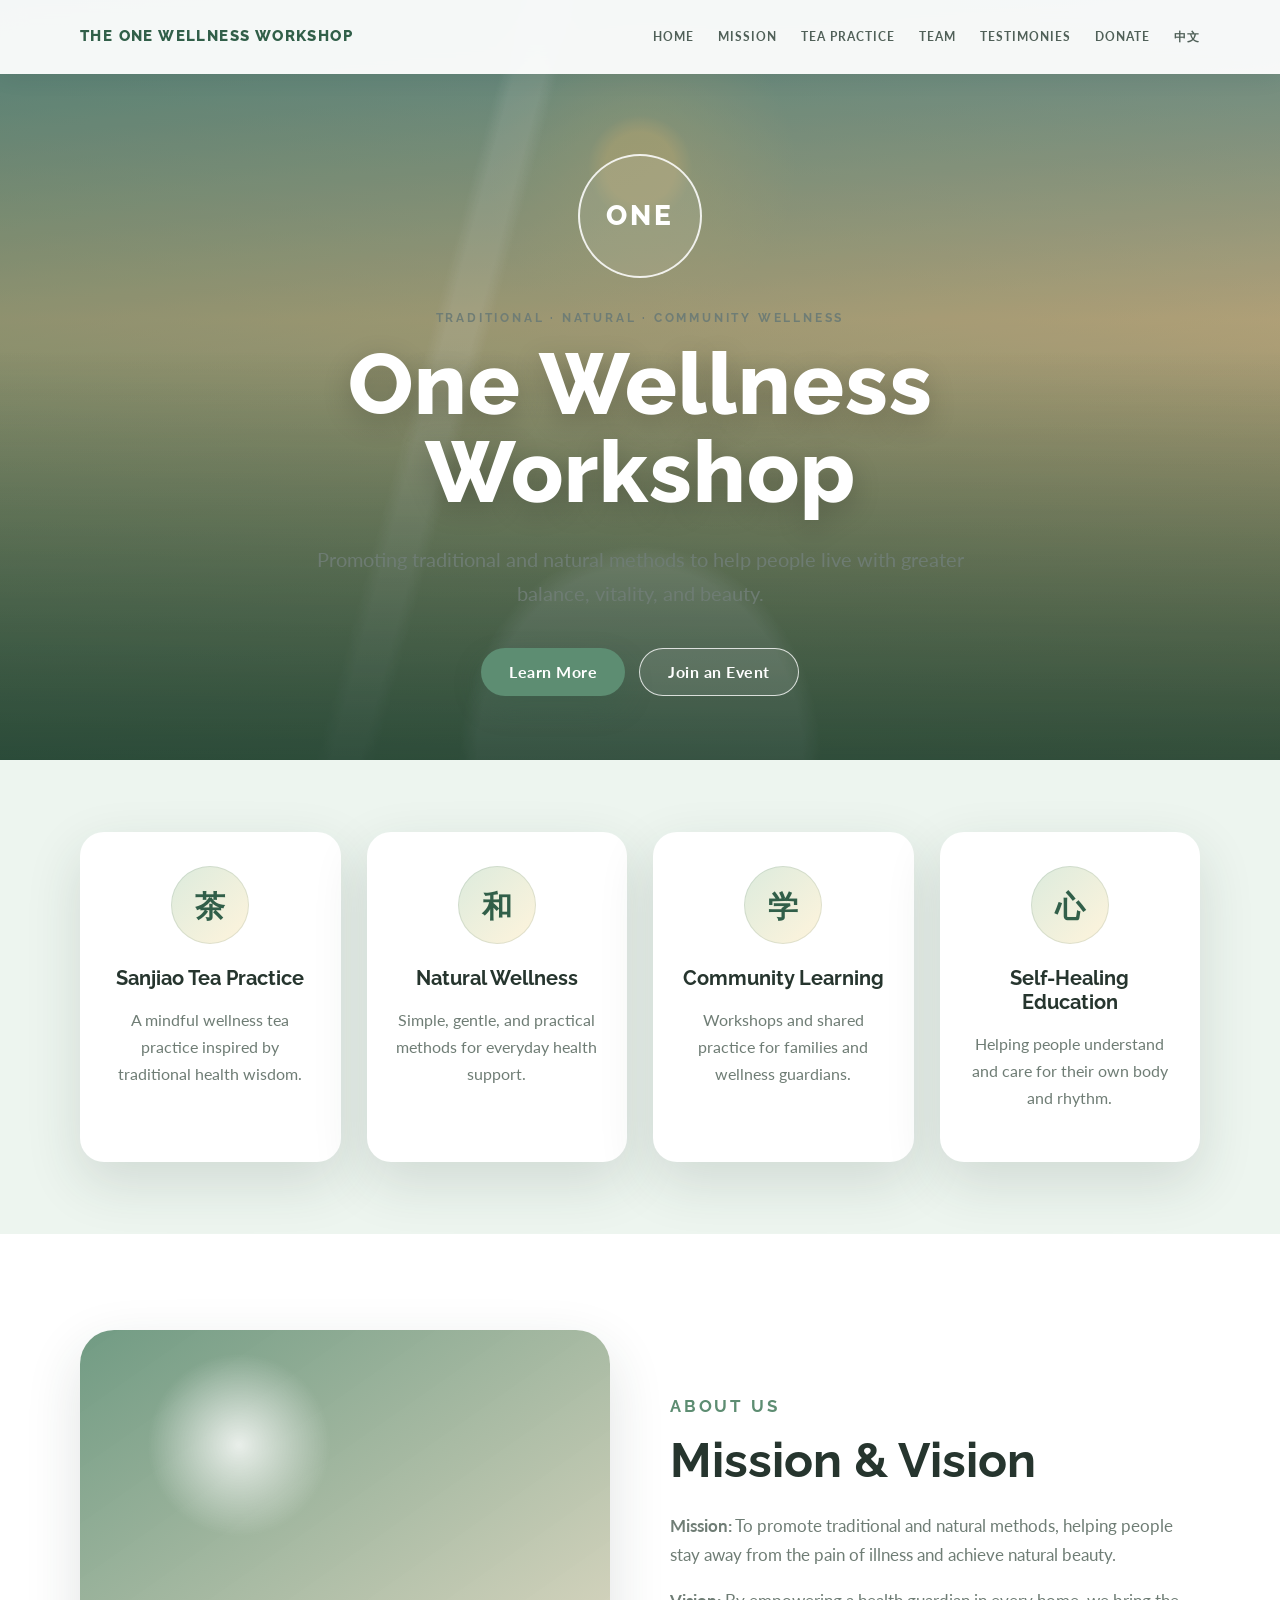
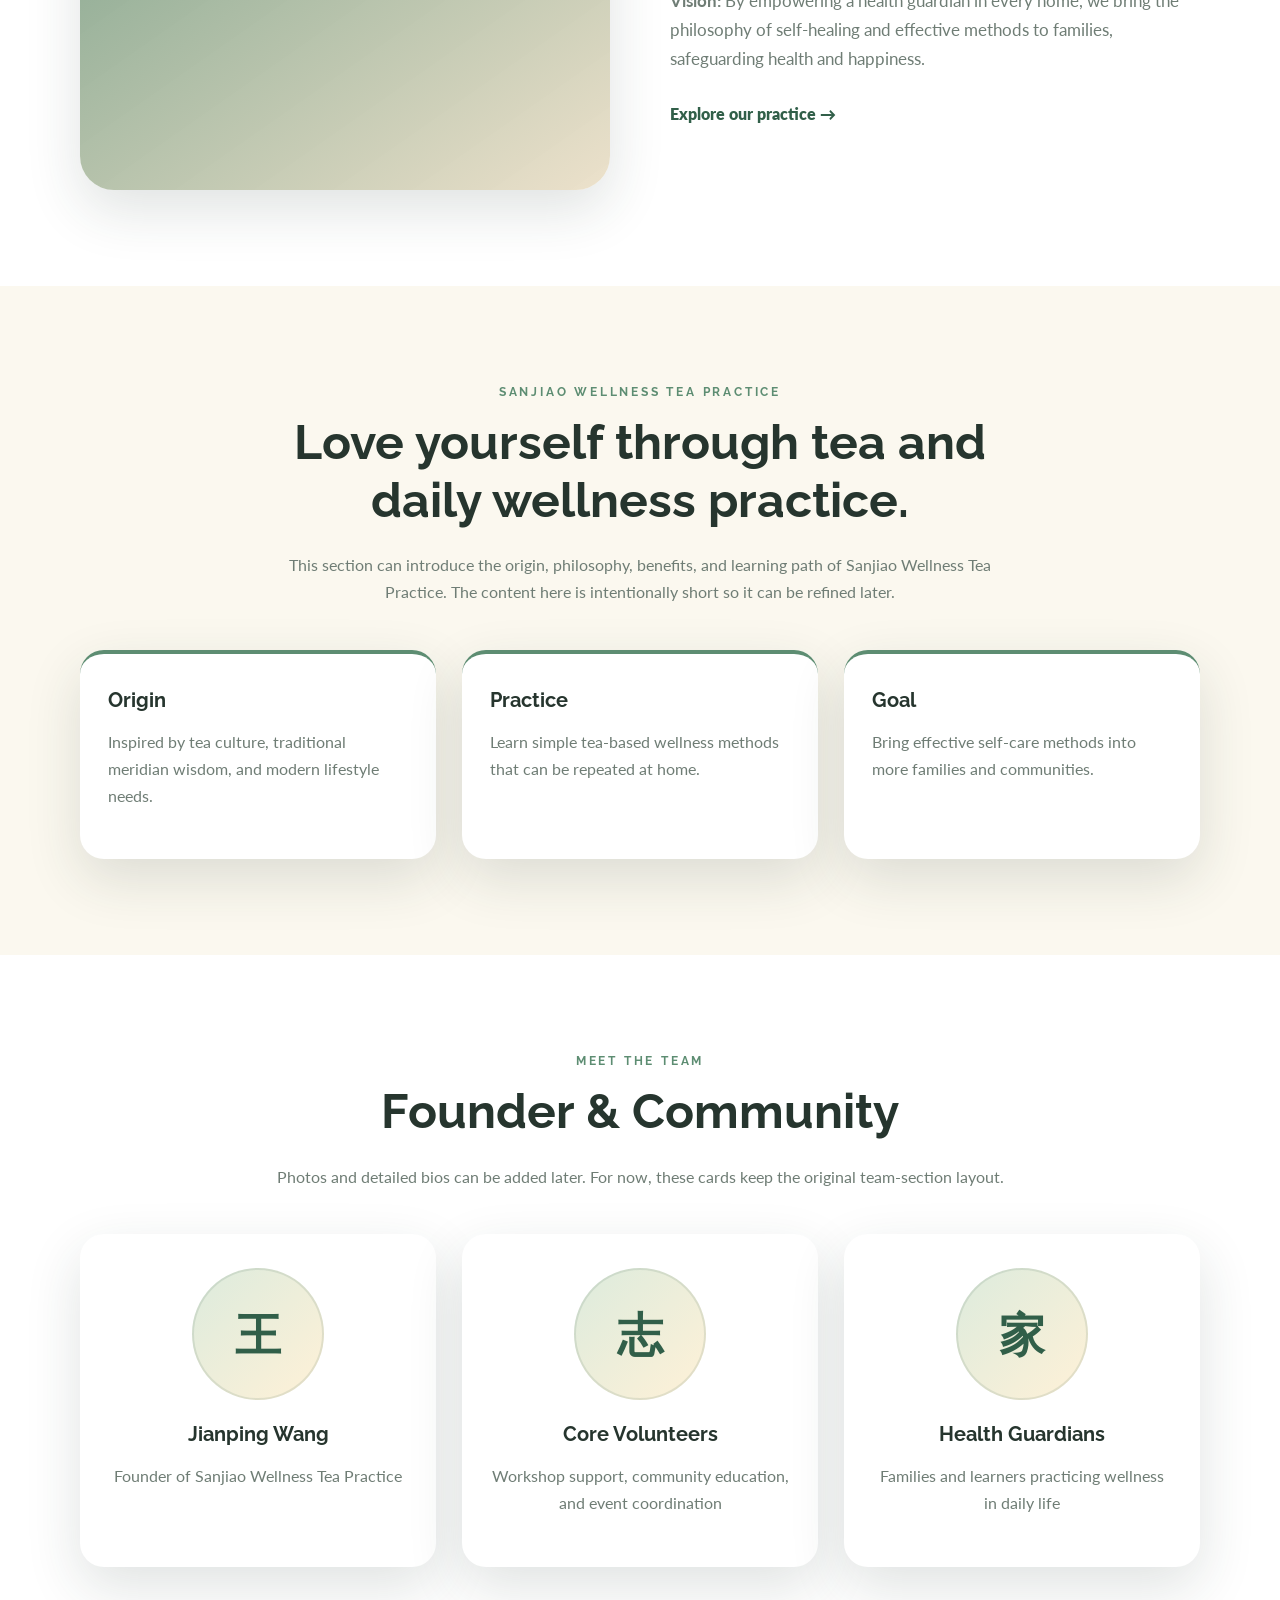
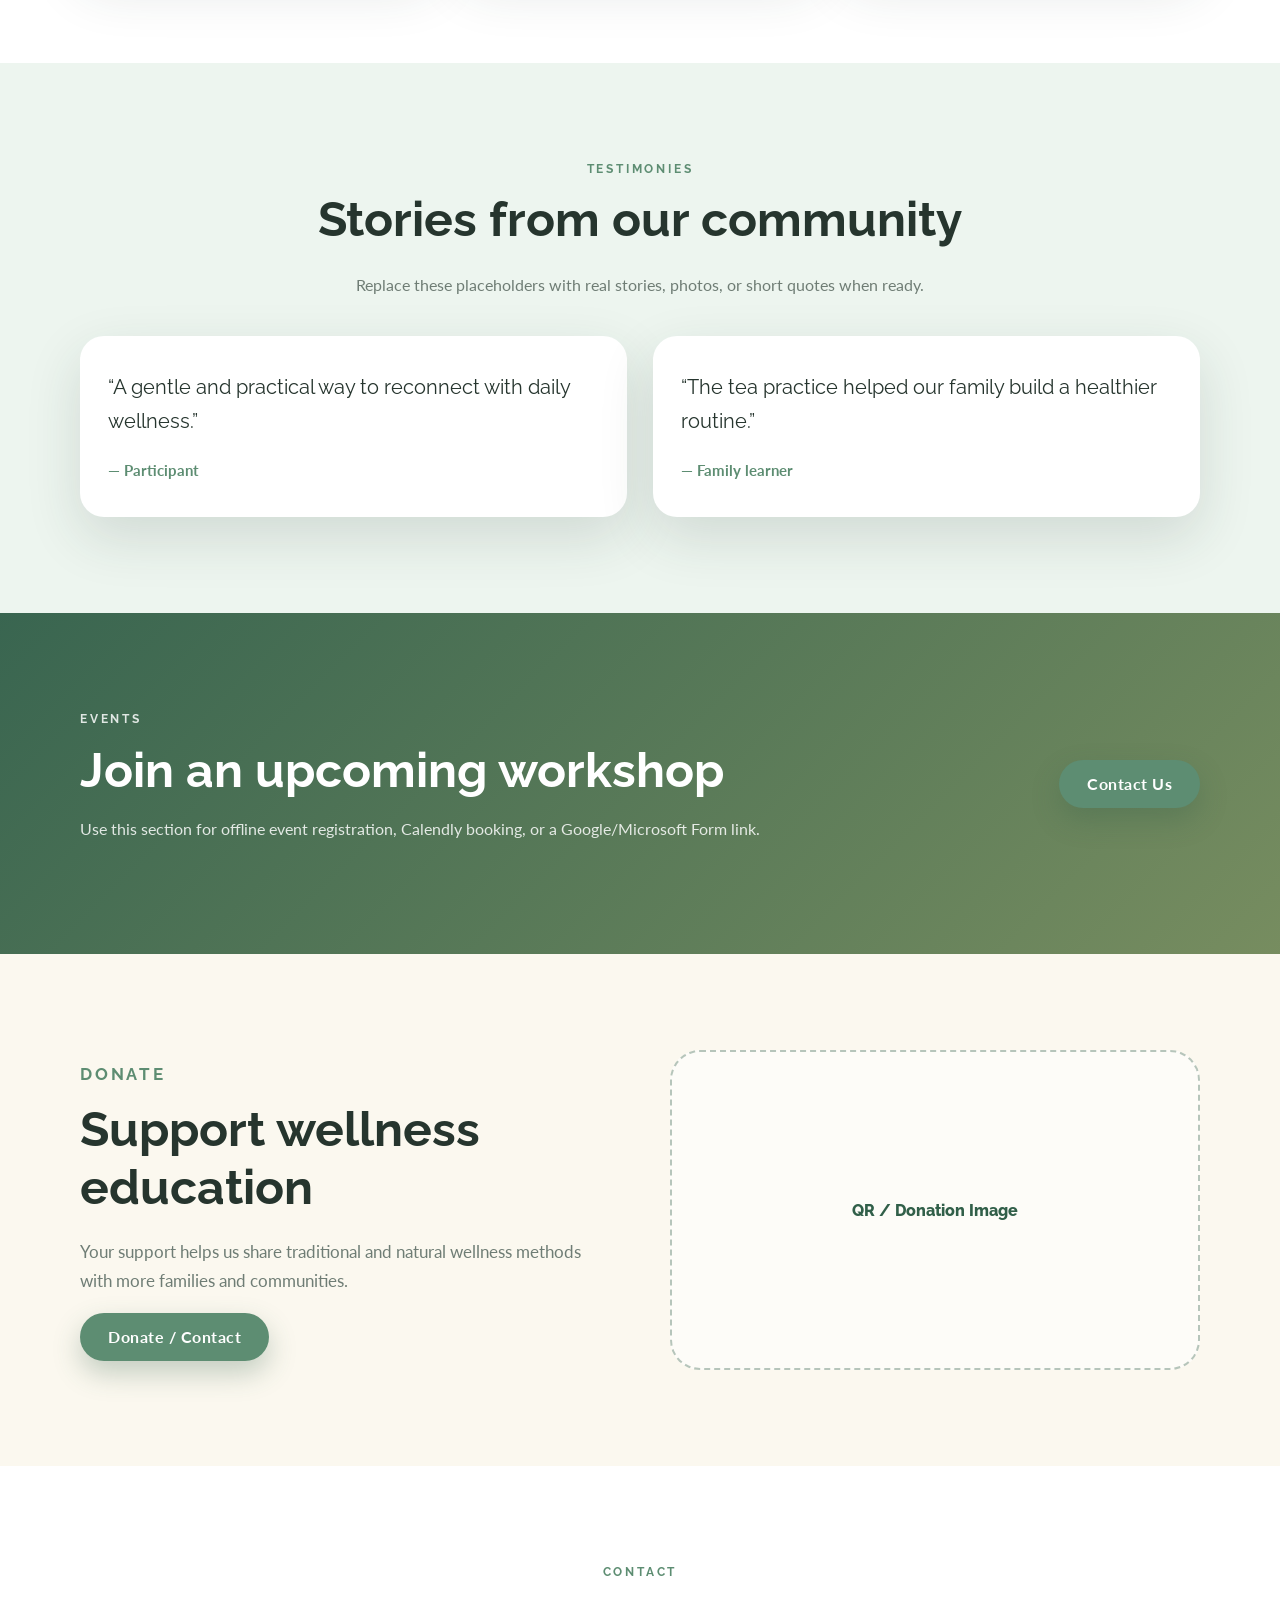
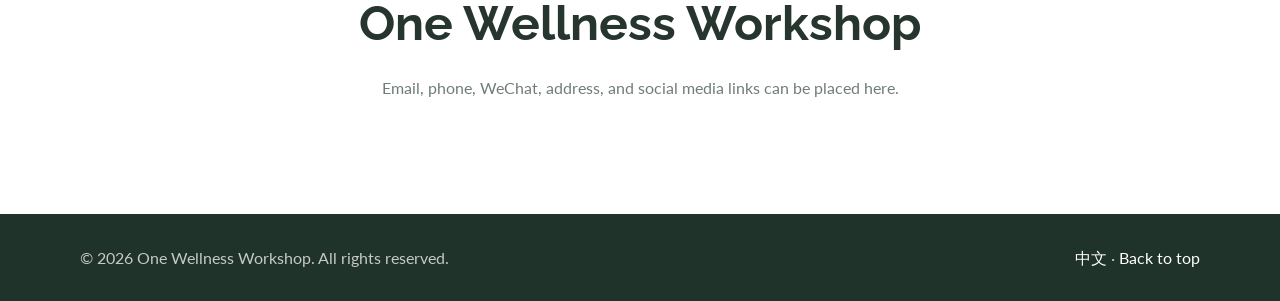
==== _backup_original/index.html @ e8e0ee2f "Replace website with redesigned bilingual version" ====
<!DOCTYPE html>
<html lang="en">
<head>
  <meta charset="UTF-8" />
  <meta name="viewport" content="width=device-width, initial-scale=1.0" />
  <title>One Wellness Workshop</title>
  <meta name="description" content="One Wellness Workshop promotes traditional and natural wellness methods through education, tea practice, and community learning." />
  <link rel="preconnect" href="https://fonts.googleapis.com">
  <link rel="preconnect" href="https://fonts.gstatic.com" crossorigin>
  <link href="https://fonts.googleapis.com/css2?family=Lato:wght@400;700&family=Raleway:wght@400;500;600;700;800&display=swap" rel="stylesheet">
  <link rel="stylesheet" href="styles.css" />
</head>
<body>
  <header class="site-header">
    <nav class="navbar container">
      <a href="#home" class="brand">THE ONE WELLNESS WORKSHOP</a>
      <button class="nav-toggle" aria-label="Open navigation" aria-expanded="false">☰</button>
      <div class="nav-links">
        <a href="#home">Home</a>
        <a href="#mission">Mission</a>
        <a href="#tea">Tea Practice</a>
        <a href="#team">Team</a>
        <a href="#testimonies">Testimonies</a>
        <a href="#donate">Donate</a>
        <a href="zh.html">中文</a>
      </div>
    </nav>
  </header>

  <main>
    <section id="home" class="hero">
      <div class="hero-overlay"></div>
      <div class="container hero-content">
        <div class="logo-mark">ONE</div>
        <p class="eyebrow">Traditional · Natural · Community Wellness</p>
        <h1>One Wellness Workshop</h1>
        <p class="hero-subtitle">Promoting traditional and natural methods to help people live with greater balance, vitality, and beauty.</p>
        <div class="hero-actions">
          <a class="btn btn-primary" href="#mission">Learn More</a>
          <a class="btn btn-secondary" href="#events">Join an Event</a>
        </div>
      </div>
    </section>

    <section class="features section-light">
      <div class="container feature-grid">
        <article class="feature-card">
          <div class="feature-icon">茶</div>
          <h3>Sanjiao Tea Practice</h3>
          <p>A mindful wellness tea practice inspired by traditional health wisdom.</p>
        </article>
        <article class="feature-card">
          <div class="feature-icon">和</div>
          <h3>Natural Wellness</h3>
          <p>Simple, gentle, and practical methods for everyday health support.</p>
        </article>
        <article class="feature-card">
          <div class="feature-icon">学</div>
          <h3>Community Learning</h3>
          <p>Workshops and shared practice for families and wellness guardians.</p>
        </article>
        <article class="feature-card">
          <div class="feature-icon">心</div>
          <h3>Self-Healing Education</h3>
          <p>Helping people understand and care for their own body and rhythm.</p>
        </article>
      </div>
    </section>

    <section id="mission" class="section split-section">
      <div class="container split-grid">
        <div class="split-image image-mission"></div>
        <div class="split-text">
          <p class="section-kicker">About Us</p>
          <h2>Mission & Vision</h2>
          <p><strong>Mission:</strong> To promote traditional and natural methods, helping people stay away from the pain of illness and achieve natural beauty.</p>
          <p><strong>Vision:</strong> By empowering a health guardian in every home, we bring the philosophy of self-healing and effective methods to families, safeguarding health and happiness.</p>
          <a href="#tea" class="text-link">Explore our practice →</a>
        </div>
      </div>
    </section>

    <section id="tea" class="section section-warm">
      <div class="container center-text narrow">
        <p class="section-kicker">Sanjiao Wellness Tea Practice</p>
        <h2>Love yourself through tea and daily wellness practice.</h2>
        <p>This section can introduce the origin, philosophy, benefits, and learning path of Sanjiao Wellness Tea Practice. The content here is intentionally short so it can be refined later.</p>
      </div>
      <div class="container card-grid three">
        <article class="info-card">
          <h3>Origin</h3>
          <p>Inspired by tea culture, traditional meridian wisdom, and modern lifestyle needs.</p>
        </article>
        <article class="info-card">
          <h3>Practice</h3>
          <p>Learn simple tea-based wellness methods that can be repeated at home.</p>
        </article>
        <article class="info-card">
          <h3>Goal</h3>
          <p>Bring effective self-care methods into more families and communities.</p>
        </article>
      </div>
    </section>

    <section id="team" class="section">
      <div class="container center-text narrow">
        <p class="section-kicker">Meet The Team</p>
        <h2>Founder & Community</h2>
        <p>Photos and detailed bios can be added later. For now, these cards keep the original team-section layout.</p>
      </div>
      <div class="container team-grid">
        <article class="team-card">
          <div class="avatar placeholder-avatar">王</div>
          <h3>Jianping Wang</h3>
          <p>Founder of Sanjiao Wellness Tea Practice</p>
        </article>
        <article class="team-card">
          <div class="avatar placeholder-avatar">志</div>
          <h3>Core Volunteers</h3>
          <p>Workshop support, community education, and event coordination</p>
        </article>
        <article class="team-card">
          <div class="avatar placeholder-avatar">家</div>
          <h3>Health Guardians</h3>
          <p>Families and learners practicing wellness in daily life</p>
        </article>
      </div>
    </section>

    <section id="testimonies" class="section section-light">
      <div class="container center-text narrow">
        <p class="section-kicker">Testimonies</p>
        <h2>Stories from our community</h2>
        <p>Replace these placeholders with real stories, photos, or short quotes when ready.</p>
      </div>
      <div class="container testimonial-grid">
        <blockquote>“A gentle and practical way to reconnect with daily wellness.”<span>— Participant</span></blockquote>
        <blockquote>“The tea practice helped our family build a healthier routine.”<span>— Family learner</span></blockquote>
      </div>
    </section>

    <section id="events" class="section event-section">
      <div class="container event-card">
        <div>
          <p class="section-kicker">Events</p>
          <h2>Join an upcoming workshop</h2>
          <p>Use this section for offline event registration, Calendly booking, or a Google/Microsoft Form link.</p>
        </div>
        <a class="btn btn-primary" href="#contact">Contact Us</a>
      </div>
    </section>

    <section id="donate" class="section section-warm">
      <div class="container split-grid reverse">
        <div class="split-text">
          <p class="section-kicker">Donate</p>
          <h2>Support wellness education</h2>
          <p>Your support helps us share traditional and natural wellness methods with more families and communities.</p>
          <a class="btn btn-primary" href="#contact">Donate / Contact</a>
        </div>
        <div class="donate-box">QR / Donation Image</div>
      </div>
    </section>

    <section id="contact" class="section contact-section">
      <div class="container center-text narrow">
        <p class="section-kicker">Contact</p>
        <h2>One Wellness Workshop</h2>
        <p>Email, phone, WeChat, address, and social media links can be placed here.</p>
      </div>
    </section>
  </main>

  <footer class="site-footer">
    <div class="container footer-grid">
      <p>© 2026 One Wellness Workshop. All rights reserved.</p>
      <p><a href="zh.html">中文</a> · <a href="#home">Back to top</a></p>
    </div>
  </footer>

  <script>
    const toggle = document.querySelector('.nav-toggle');
    const links = document.querySelector('.nav-links');
    toggle.addEventListener('click', () => {
      const open = links.classList.toggle('open');
      toggle.setAttribute('aria-expanded', open);
    });
  </script>
</body>
</html>
---- _backup_original/styles.css ----
:root {
  --green: #5d8d72;
  --green-dark: #315f49;
  --green-soft: #edf5ef;
  --cream: #fbf8ef;
  --sand: #e9dbc0;
  --tea: #a97943;
  --charcoal: #26352e;
  --muted: #6f7d75;
  --white: #ffffff;
  --shadow: 0 20px 55px rgba(37, 56, 47, 0.14);
}

* { box-sizing: border-box; }
html { scroll-behavior: smooth; }
body {
  margin: 0;
  font-family: "Lato", system-ui, -apple-system, BlinkMacSystemFont, "Segoe UI", sans-serif;
  color: var(--charcoal);
  background: var(--white);
  line-height: 1.7;
}

a { color: inherit; text-decoration: none; }
img { max-width: 100%; display: block; }

.container {
  width: min(1120px, calc(100% - 40px));
  margin: 0 auto;
}

.site-header {
  position: fixed;
  top: 0;
  left: 0;
  right: 0;
  z-index: 10;
  background: rgba(255, 255, 255, 0.94);
  backdrop-filter: blur(12px);
  box-shadow: 0 4px 25px rgba(0, 0, 0, 0.06);
}

.navbar {
  min-height: 74px;
  display: flex;
  align-items: center;
  justify-content: space-between;
  gap: 24px;
}

.brand {
  font-family: "Raleway", sans-serif;
  font-weight: 800;
  letter-spacing: 1.4px;
  color: var(--green-dark);
  font-size: 15px;
}

.nav-links {
  display: flex;
  align-items: center;
  gap: 24px;
  font-size: 12px;
  text-transform: uppercase;
  letter-spacing: 1px;
  font-weight: 700;
}

.nav-links a {
  color: #506058;
  transition: color .2s ease;
}
.nav-links a:hover { color: var(--green); }
.nav-toggle { display: none; }

.hero {
  min-height: 760px;
  position: relative;
  display: grid;
  place-items: center;
  text-align: center;
  color: var(--white);
  overflow: hidden;
  background:
    linear-gradient(140deg, rgba(49, 95, 73, .45), rgba(152, 112, 70, .25)),
    radial-gradient(circle at 50% 22%, rgba(255, 226, 166, .9) 0 4%, rgba(255, 226, 166, .35) 6%, transparent 18%),
    linear-gradient(180deg, #7bb6be 0%, #f5d7a5 42%, #7aa07d 100%);
}

.hero::before {
  content: "";
  position: absolute;
  inset: 0;
  background:
    linear-gradient(to top, rgba(18, 52, 40, .72), transparent 54%),
    radial-gradient(ellipse at bottom, rgba(255,255,255,.28) 0 18%, transparent 20%),
    linear-gradient(105deg, transparent 0 35%, rgba(255,255,255,.14) 36% 38%, transparent 39% 100%);
  opacity: .9;
}

.hero-overlay {
  position: absolute;
  inset: 0;
  background: rgba(15, 38, 30, .16);
}

.hero-content {
  position: relative;
  padding-top: 90px;
  max-width: 850px;
}

.logo-mark {
  width: 124px;
  height: 124px;
  margin: 0 auto 30px;
  border: 2px solid rgba(255,255,255,.86);
  border-radius: 50%;
  display: grid;
  place-items: center;
  font-family: "Raleway", sans-serif;
  font-weight: 800;
  font-size: 28px;
  letter-spacing: 3px;
  background: rgba(255,255,255,.08);
}

.eyebrow, .section-kicker {
  margin: 0 0 12px;
  font-family: "Raleway", sans-serif;
  text-transform: uppercase;
  letter-spacing: 2.8px;
  font-size: 12px;
  font-weight: 700;
}

.hero h1 {
  margin: 0;
  font-family: "Raleway", sans-serif;
  font-size: clamp(44px, 7vw, 86px);
  line-height: 1.02;
  font-weight: 800;
  letter-spacing: 1px;
  text-shadow: 0 8px 28px rgba(0,0,0,.22);
}

.hero-subtitle {
  max-width: 720px;
  margin: 26px auto 0;
  font-size: 20px;
  opacity: .94;
}

.hero-actions {
  margin-top: 38px;
  display: flex;
  justify-content: center;
  flex-wrap: wrap;
  gap: 14px;
}

.btn {
  display: inline-flex;
  min-height: 48px;
  align-items: center;
  justify-content: center;
  padding: 0 28px;
  border-radius: 999px;
  font-weight: 700;
  letter-spacing: .5px;
  transition: transform .2s ease, box-shadow .2s ease, background .2s ease;
}
.btn:hover { transform: translateY(-2px); }
.btn-primary {
  background: var(--green);
  color: var(--white);
  box-shadow: 0 12px 28px rgba(49, 95, 73, .28);
}
.btn-primary:hover { background: var(--green-dark); }
.btn-secondary {
  color: var(--white);
  border: 1px solid rgba(255,255,255,.78);
  background: rgba(255,255,255,.09);
}

.section { padding: 96px 0; }
.section-light { background: var(--green-soft); }
.section-warm { background: var(--cream); }
.center-text { text-align: center; }
.narrow { max-width: 760px; }

h2, h3 {
  font-family: "Raleway", sans-serif;
  line-height: 1.2;
  margin-top: 0;
}
h2 { font-size: clamp(32px, 4.5vw, 48px); margin-bottom: 22px; }
h3 { font-size: 20px; margin-bottom: 12px; }
p { color: var(--muted); }
.section-kicker { color: var(--green); }

.features { padding: 72px 0; }
.feature-grid, .card-grid, .team-grid, .testimonial-grid {
  display: grid;
  gap: 26px;
}
.feature-grid { grid-template-columns: repeat(4, 1fr); }
.card-grid.three { grid-template-columns: repeat(3, 1fr); margin-top: 44px; }
.team-grid { grid-template-columns: repeat(3, 1fr); margin-top: 44px; }
.testimonial-grid { grid-template-columns: repeat(2, 1fr); margin-top: 38px; }

.feature-card, .info-card, .team-card, blockquote {
  background: var(--white);
  border-radius: 24px;
  padding: 34px 28px;
  box-shadow: var(--shadow);
}
.feature-card { text-align: center; }
.feature-icon {
  width: 78px;
  height: 78px;
  margin: 0 auto 22px;
  border-radius: 50%;
  display: grid;
  place-items: center;
  color: var(--green-dark);
  background: linear-gradient(135deg, #dcebdd, #fff4dc);
  font-size: 30px;
  font-weight: 700;
  box-shadow: inset 0 0 0 1px rgba(49, 95, 73, .12);
}

.split-grid {
  display: grid;
  grid-template-columns: 1fr 1fr;
  gap: 60px;
  align-items: center;
}
.reverse .split-text { order: 1; }
.reverse .donate-box { order: 2; }

.split-image {
  min-height: 460px;
  border-radius: 34px;
  box-shadow: var(--shadow);
  background:
    radial-gradient(circle at 30% 25%, rgba(255,255,255,.8), transparent 18%),
    linear-gradient(145deg, rgba(93, 141, 114, .88), rgba(233, 219, 192, .82)),
    url("assets/placeholder.jpg");
}

.split-text p { font-size: 17px; }
.text-link {
  color: var(--green-dark);
  font-weight: 800;
  display: inline-block;
  margin-top: 10px;
}

.info-card {
  border-top: 4px solid var(--green);
}

.team-card { text-align: center; }
.avatar {
  width: 132px;
  height: 132px;
  border-radius: 50%;
  margin: 0 auto 22px;
  display: grid;
  place-items: center;
  font-size: 46px;
  font-weight: 800;
  color: var(--green-dark);
}
.placeholder-avatar {
  background: linear-gradient(135deg, #dcebdd, #fff1d7);
  box-shadow: inset 0 0 0 2px rgba(49, 95, 73, .12);
}

blockquote {
  margin: 0;
  font-size: 20px;
  color: var(--charcoal);
  font-family: "Raleway", sans-serif;
}
blockquote span {
  display: block;
  margin-top: 20px;
  color: var(--green);
  font-family: "Lato", sans-serif;
  font-size: 15px;
  font-weight: 700;
}

.event-section {
  background: linear-gradient(135deg, rgba(49, 95, 73, .96), rgba(107, 131, 82, .92));
  color: var(--white);
}
.event-section p, .event-section .section-kicker { color: rgba(255,255,255,.84); }
.event-card {
  display: flex;
  align-items: center;
  justify-content: space-between;
  gap: 32px;
}
.event-card h2 { margin-bottom: 10px; }

.donate-box {
  min-height: 320px;
  border-radius: 30px;
  border: 2px dashed rgba(49, 95, 73, .35);
  background: rgba(255,255,255,.58);
  display: grid;
  place-items: center;
  color: var(--green-dark);
  font-weight: 800;
  font-family: "Raleway", sans-serif;
}

.contact-section { background: var(--white); }
.site-footer {
  background: #20332a;
  color: rgba(255,255,255,.82);
  padding: 30px 0;
}
.footer-grid {
  display: flex;
  justify-content: space-between;
  gap: 20px;
  flex-wrap: wrap;
}
.site-footer p { margin: 0; color: rgba(255,255,255,.74); }
.site-footer a { color: var(--white); }

@media (max-width: 900px) {
  .nav-toggle {
    display: block;
    border: 0;
    background: transparent;
    color: var(--green-dark);
    font-size: 28px;
    cursor: pointer;
  }
  .nav-links {
    position: absolute;
    top: 74px;
    left: 0;
    right: 0;
    display: none;
    flex-direction: column;
    align-items: flex-start;
    gap: 0;
    background: var(--white);
    padding: 12px 20px 22px;
    box-shadow: 0 18px 30px rgba(0,0,0,.08);
  }
  .nav-links.open { display: flex; }
  .nav-links a { padding: 10px 0; }
  .hero { min-height: 680px; }
  .feature-grid, .card-grid.three, .team-grid, .testimonial-grid, .split-grid {
    grid-template-columns: 1fr;
  }
  .split-image { min-height: 300px; }
  .event-card { flex-direction: column; align-items: flex-start; }
}

@media (max-width: 560px) {
  .container { width: min(100% - 28px, 1120px); }
  .brand { font-size: 13px; letter-spacing: .7px; }
  .hero { min-height: 650px; }
  .logo-mark { width: 100px; height: 100px; font-size: 23px; }
  .hero-subtitle { font-size: 17px; }
  .section { padding: 72px 0; }
  .feature-card, .info-card, .team-card, blockquote { padding: 28px 22px; }
}
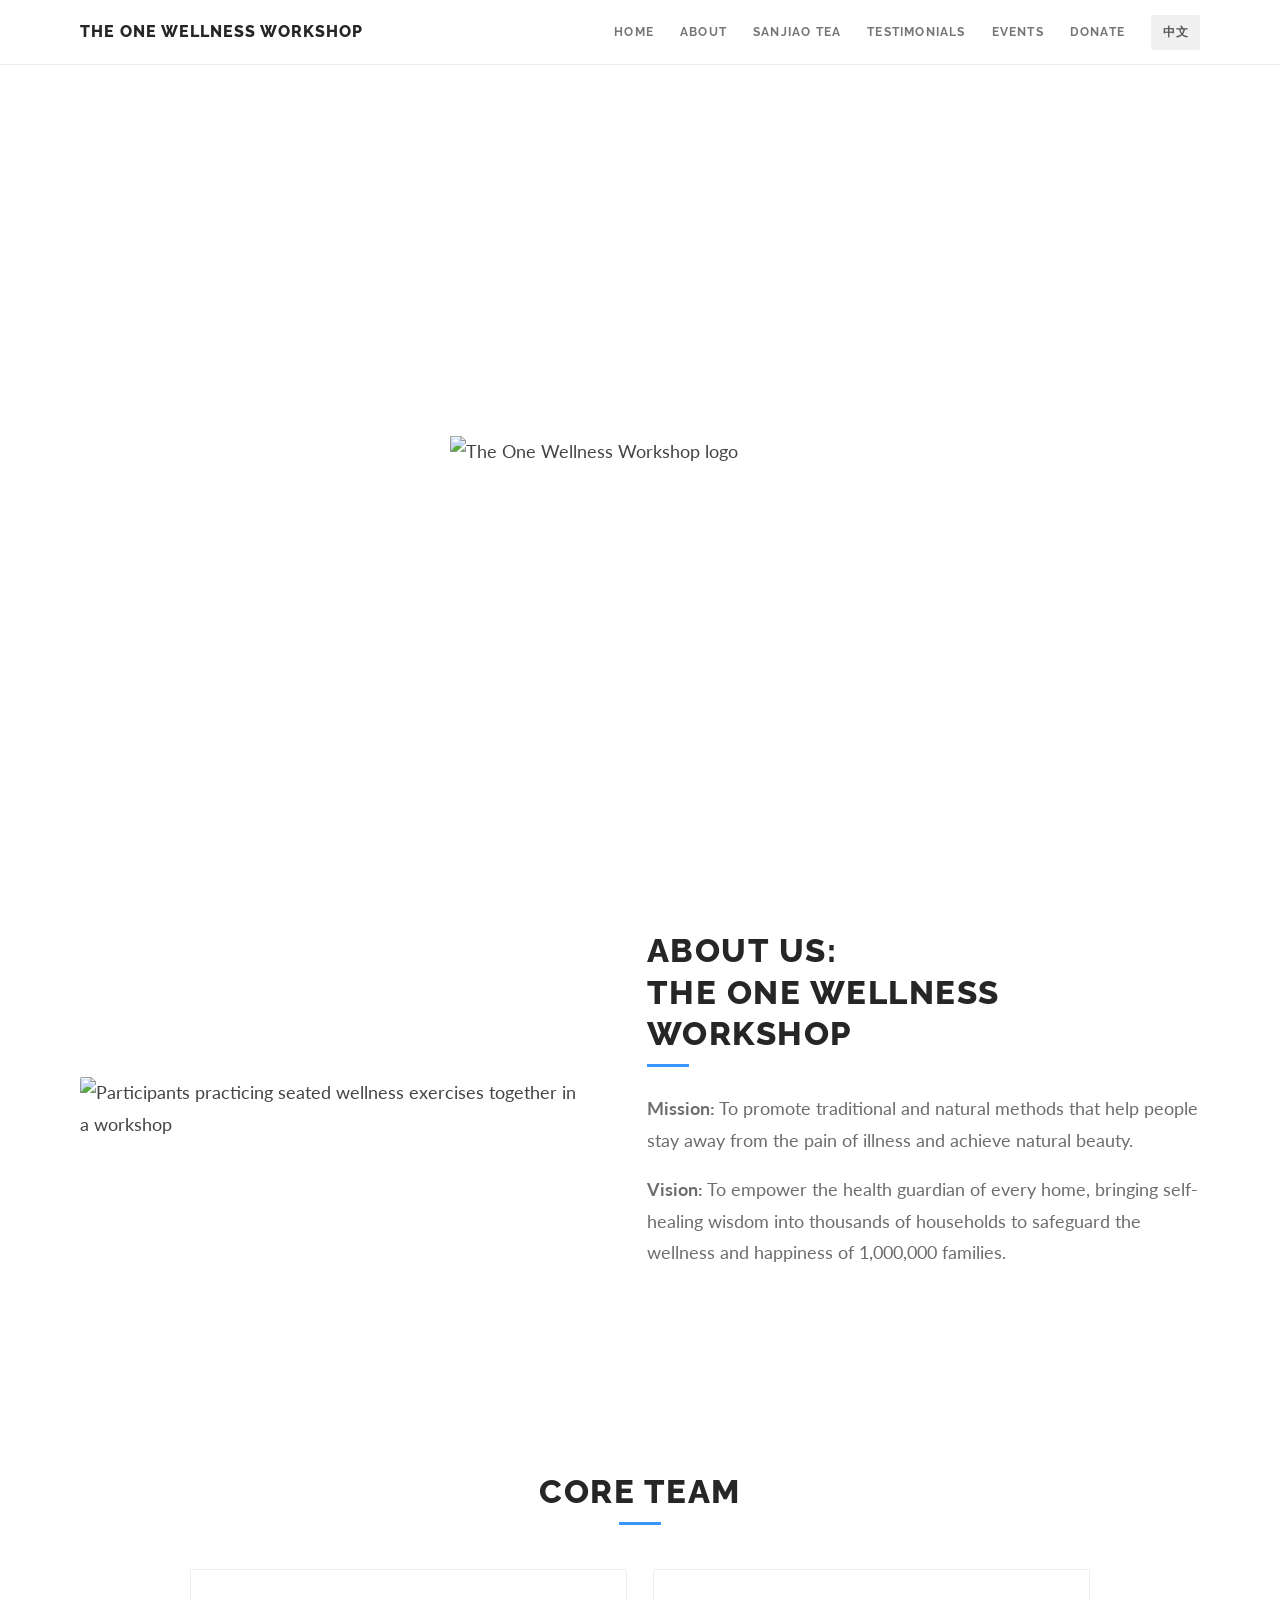
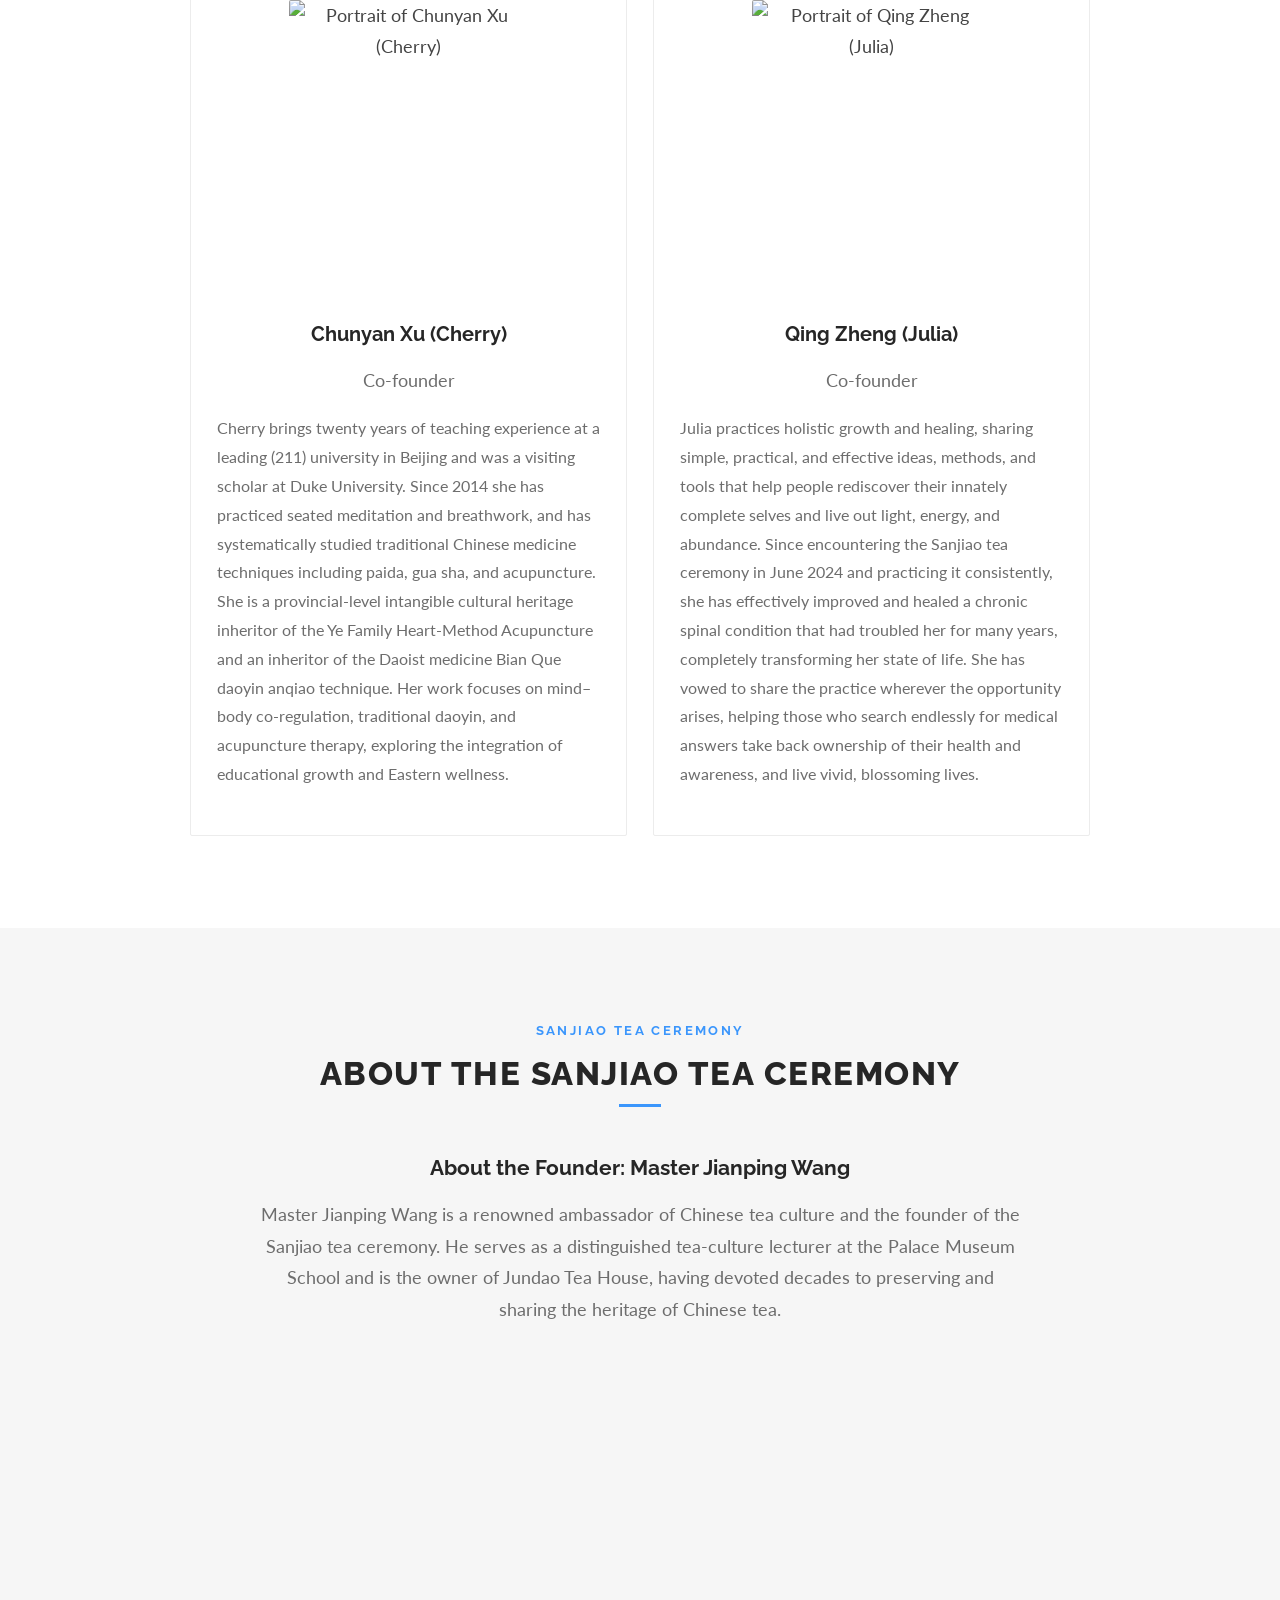
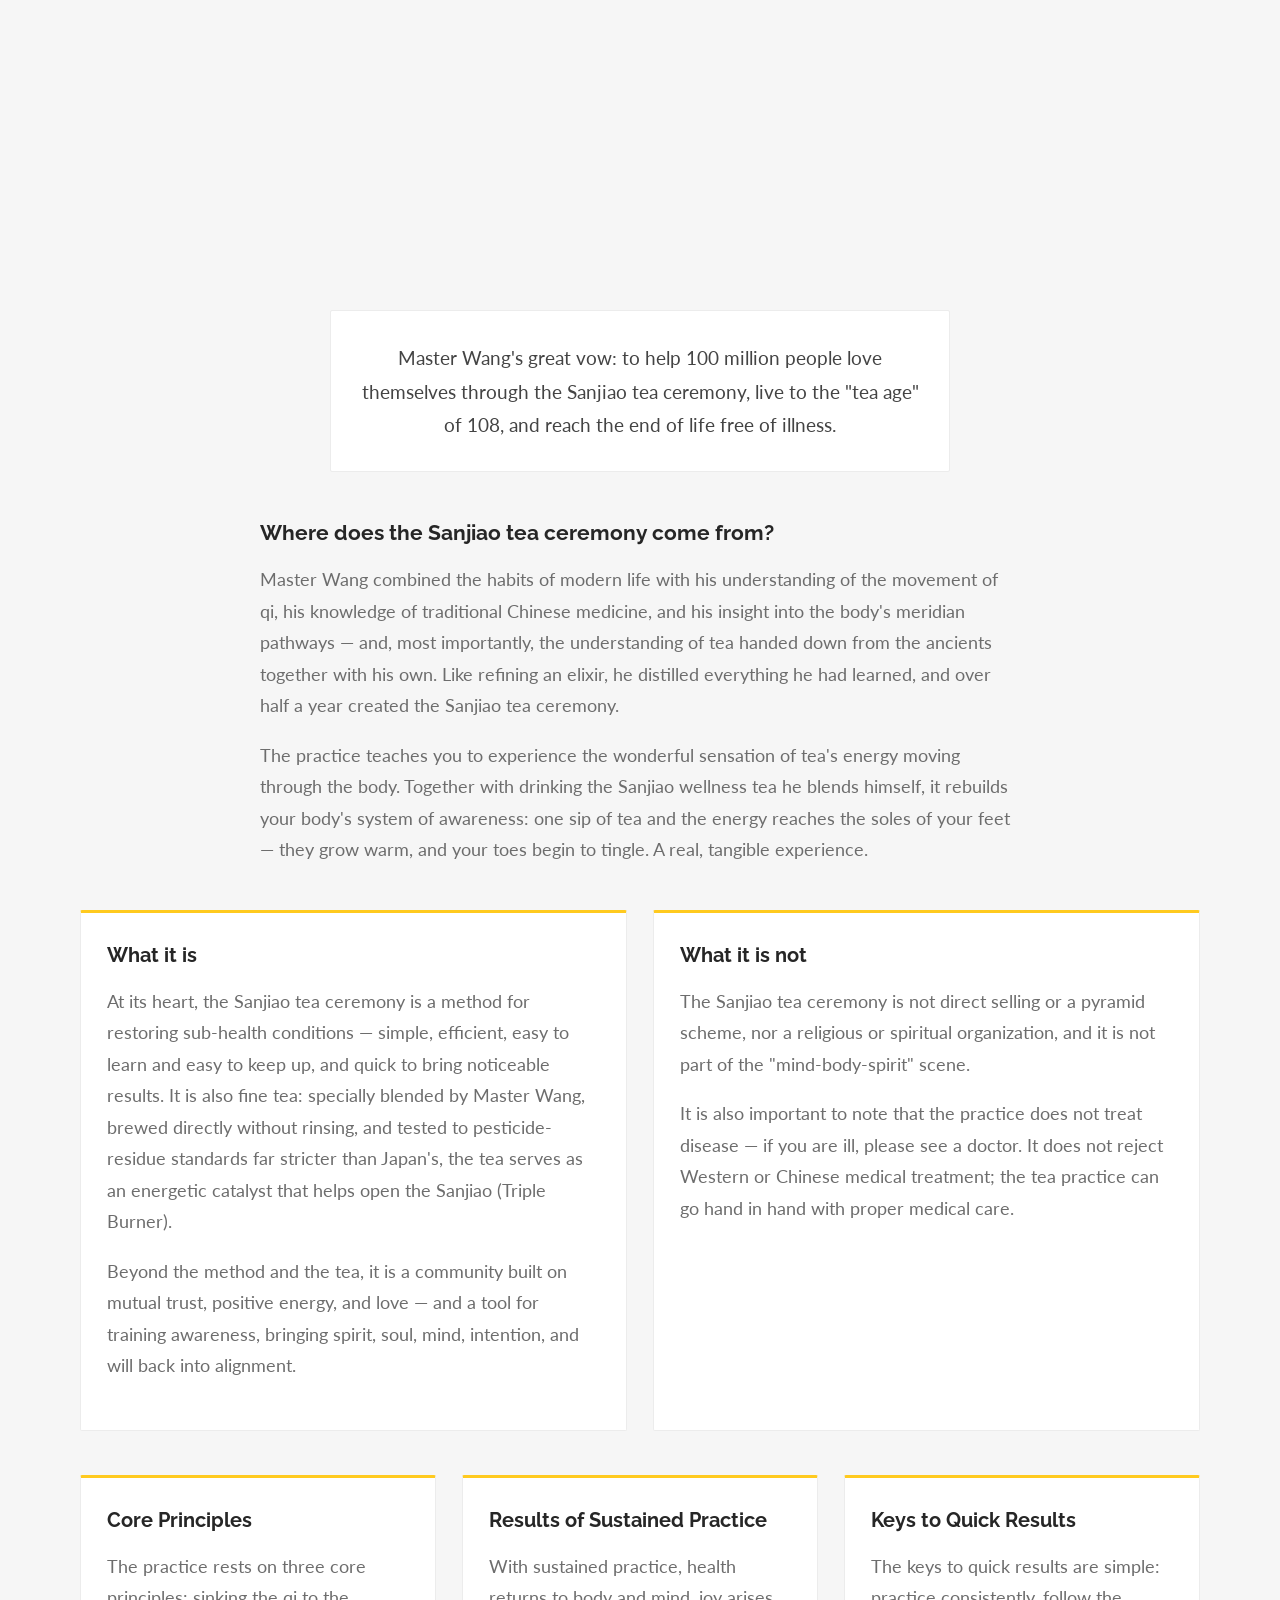
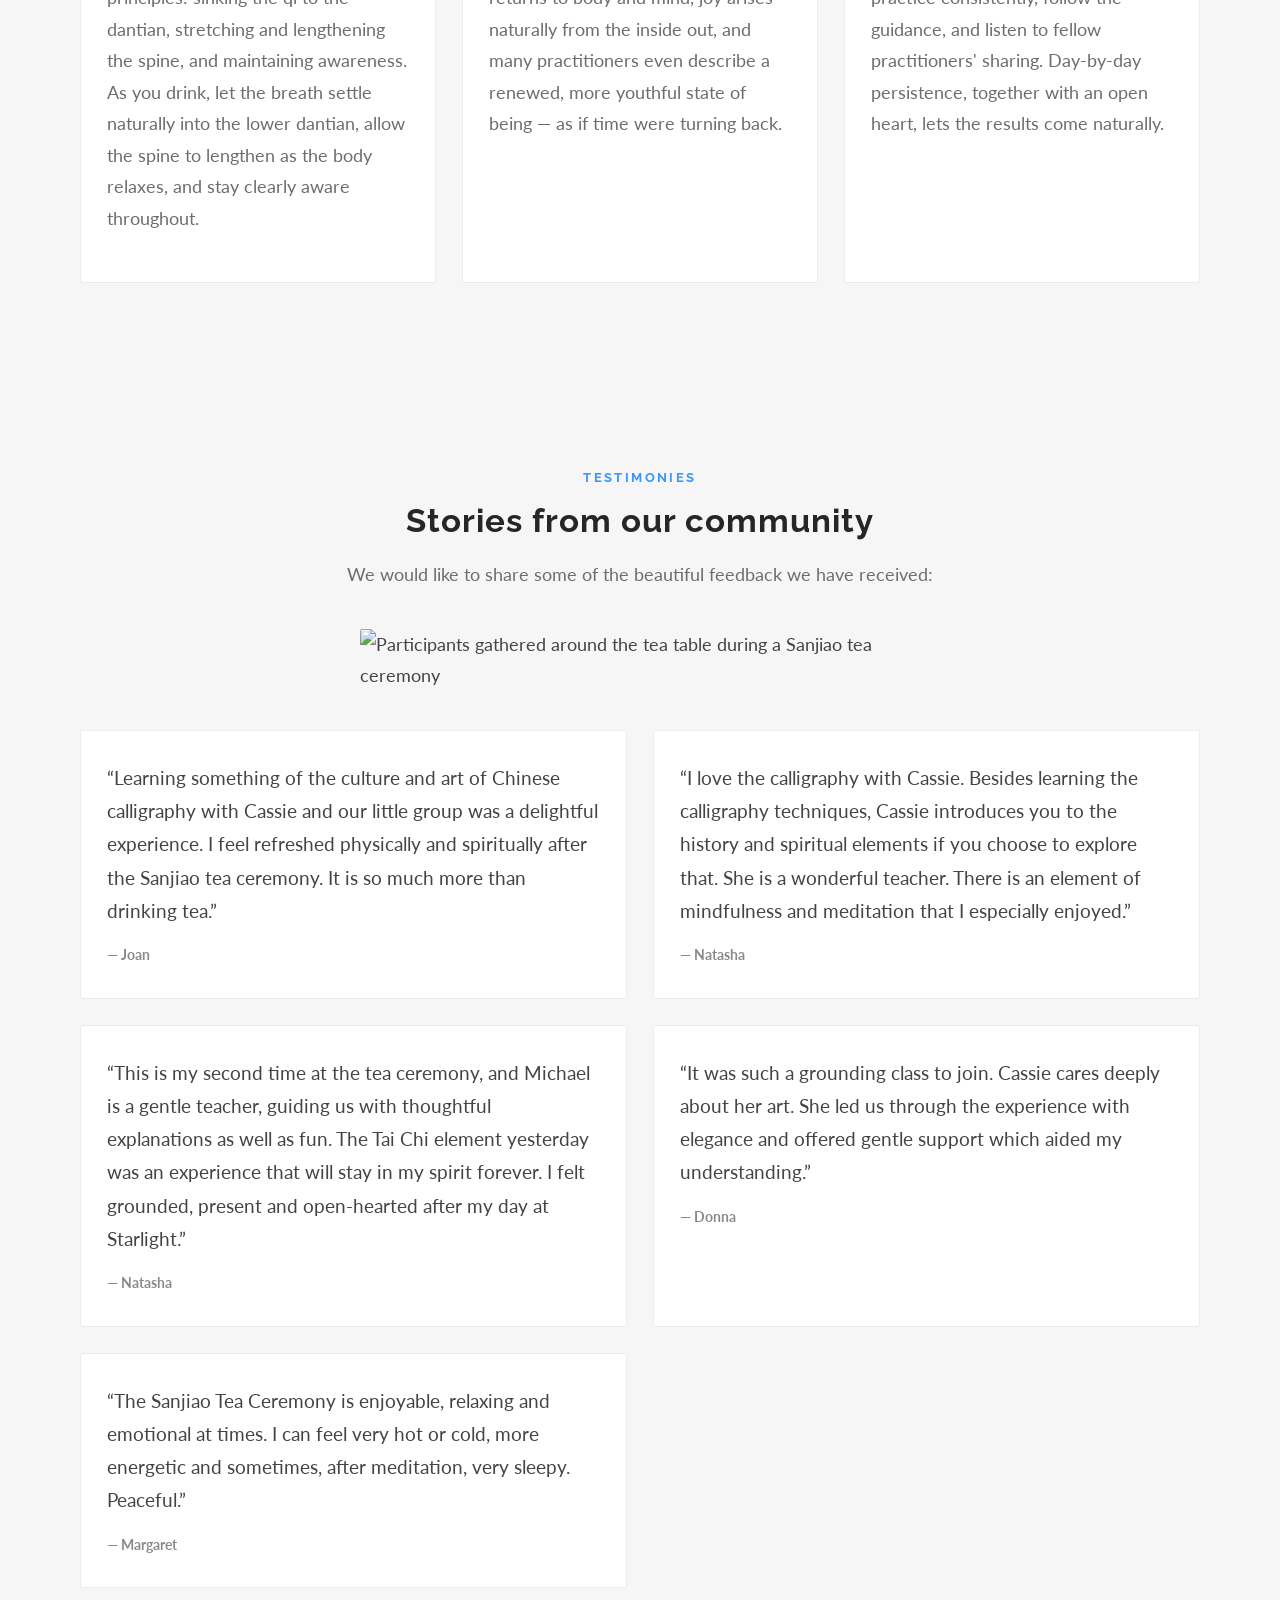
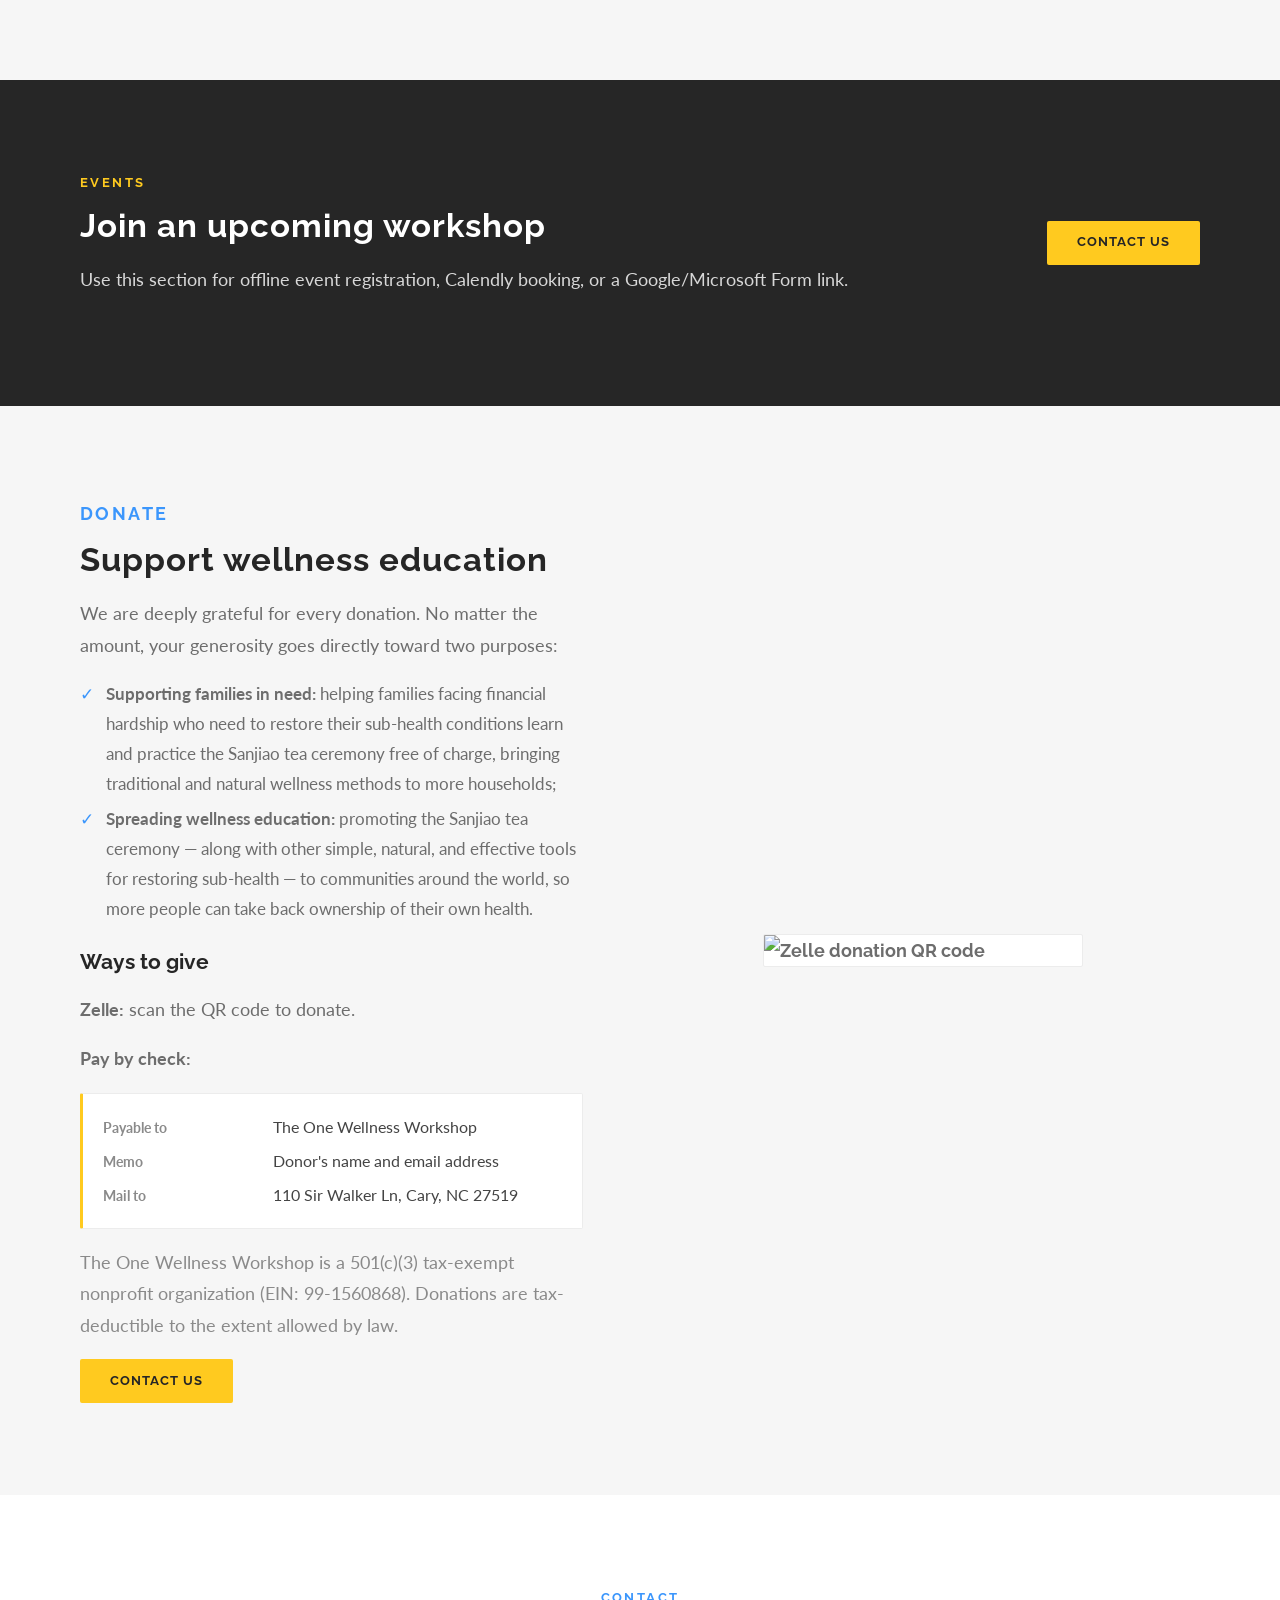
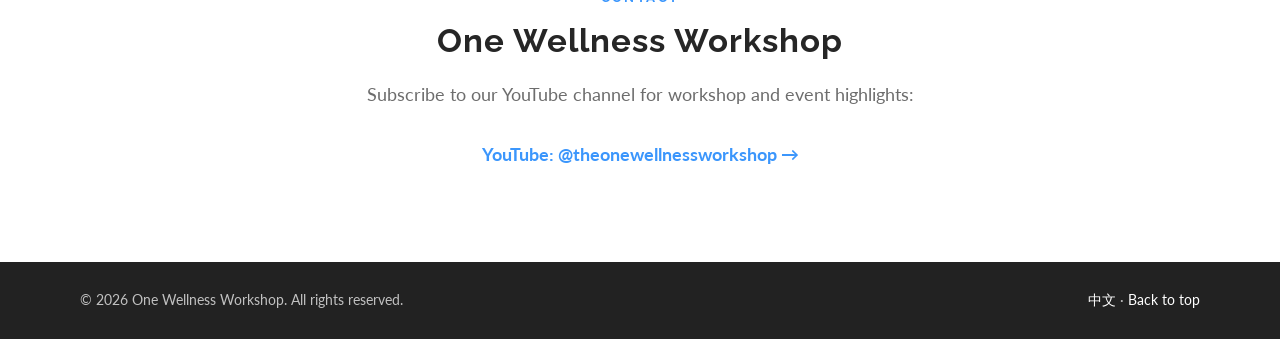
==== commit d6c284bc: "add google form, fix text" ====
--- a/_backup_original/index.html
+++ b/_backup_original/index.html
@@ -17,112 +17,104 @@
       <button class="nav-toggle" aria-label="Open navigation" aria-expanded="false">☰</button>
       <div class="nav-links">
         <a href="#home">Home</a>
-        <a href="#mission">Mission</a>
-        <a href="#tea">Tea Practice</a>
-        <a href="#team">Team</a>
-        <a href="#testimonies">Testimonies</a>
+        <a href="#about">About</a>
+        <a href="#tea">Sanjiao Tea</a>
+        <a href="#testimonies">Testimonials</a>
+        <a href="#events">Events</a>
         <a href="#donate">Donate</a>
-        <a href="zh.html">中文</a>
+        <a href="zh.html" class="lang-switch" lang="zh-CN">中文</a>
       </div>
     </nav>
   </header>
 
   <main>
     <section id="home" class="hero">
-      <div class="hero-overlay"></div>
-      <div class="container hero-content">
-        <div class="logo-mark">ONE</div>
-        <p class="eyebrow">Traditional · Natural · Community Wellness</p>
-        <h1>One Wellness Workshop</h1>
-        <p class="hero-subtitle">Promoting traditional and natural methods to help people live with greater balance, vitality, and beauty.</p>
-        <div class="hero-actions">
-          <a class="btn btn-primary" href="#mission">Learn More</a>
-          <a class="btn btn-secondary" href="#events">Join an Event</a>
-        </div>
-      </div>
-    </section>
-
-    <section class="features section-light">
-      <div class="container feature-grid">
-        <article class="feature-card">
-          <div class="feature-icon">茶</div>
-          <h3>Sanjiao Tea Practice</h3>
-          <p>A mindful wellness tea practice inspired by traditional health wisdom.</p>
-        </article>
-        <article class="feature-card">
-          <div class="feature-icon">和</div>
-          <h3>Natural Wellness</h3>
-          <p>Simple, gentle, and practical methods for everyday health support.</p>
-        </article>
-        <article class="feature-card">
-          <div class="feature-icon">学</div>
-          <h3>Community Learning</h3>
-          <p>Workshops and shared practice for families and wellness guardians.</p>
-        </article>
-        <article class="feature-card">
-          <div class="feature-icon">心</div>
-          <h3>Self-Healing Education</h3>
-          <p>Helping people understand and care for their own body and rhythm.</p>
-        </article>
-      </div>
-    </section>
-
-    <section id="mission" class="section split-section">
+      <h1 class="visually-hidden">The One Wellness Workshop</h1>
+      <img class="hero-lockup" src="assets/logo-lockup-psd.png" alt="The One Wellness Workshop logo" />
+    </section>
+
+    <section id="about" class="section split-section">
       <div class="container split-grid">
-        <div class="split-image image-mission"></div>
+        <div class="split-image">
+          <img src="assets/about-class.jpg" alt="Participants practicing seated wellness exercises together in a workshop" loading="lazy" />
+        </div>
         <div class="split-text">
-          <p class="section-kicker">About Us</p>
-          <h2>Mission & Vision</h2>
-          <p><strong>Mission:</strong> To promote traditional and natural methods, helping people stay away from the pain of illness and achieve natural beauty.</p>
-          <p><strong>Vision:</strong> By empowering a health guardian in every home, we bring the philosophy of self-healing and effective methods to families, safeguarding health and happiness.</p>
-          <a href="#tea" class="text-link">Explore our practice →</a>
-        </div>
-      </div>
-    </section>
-
-    <section id="tea" class="section section-warm">
-      <div class="container center-text narrow">
-        <p class="section-kicker">Sanjiao Wellness Tea Practice</p>
-        <h2>Love yourself through tea and daily wellness practice.</h2>
-        <p>This section can introduce the origin, philosophy, benefits, and learning path of Sanjiao Wellness Tea Practice. The content here is intentionally short so it can be refined later.</p>
-      </div>
-      <div class="container card-grid three">
-        <article class="info-card">
-          <h3>Origin</h3>
-          <p>Inspired by tea culture, traditional meridian wisdom, and modern lifestyle needs.</p>
-        </article>
-        <article class="info-card">
-          <h3>Practice</h3>
-          <p>Learn simple tea-based wellness methods that can be repeated at home.</p>
-        </article>
-        <article class="info-card">
-          <h3>Goal</h3>
-          <p>Bring effective self-care methods into more families and communities.</p>
-        </article>
+          <h2 class="section-title">About Us:<br />The One Wellness Workshop</h2>
+          <span class="title-rule left" aria-hidden="true"></span>
+          <p><strong>Mission:</strong> To promote traditional and natural methods that help people stay away from the pain of illness and achieve natural beauty.</p>
+          <p><strong>Vision:</strong> To empower the health guardian of every home, bringing self-healing wisdom into thousands of households to safeguard the wellness and happiness of 1,000,000 families.</p>
+        </div>
       </div>
     </section>
 
     <section id="team" class="section">
       <div class="container center-text narrow">
-        <p class="section-kicker">Meet The Team</p>
-        <h2>Founder & Community</h2>
-        <p>Photos and detailed bios can be added later. For now, these cards keep the original team-section layout.</p>
+        <h2 class="section-title">Core Team</h2>
+        <span class="title-rule" aria-hidden="true"></span>
       </div>
       <div class="container team-grid">
         <article class="team-card">
-          <div class="avatar placeholder-avatar">王</div>
-          <h3>Jianping Wang</h3>
-          <p>Founder of Sanjiao Wellness Tea Practice</p>
+          <figure class="team-photo"><img src="assets/team-cherry.jpg" alt="Portrait of Chunyan Xu (Cherry)" loading="lazy" /></figure>
+          <h3>Chunyan Xu (Cherry)</h3>
+          <p>Co-founder</p>
+          <p class="bio">Cherry brings twenty years of teaching experience at a leading (211) university in Beijing and was a visiting scholar at Duke University. Since 2014 she has practiced seated meditation and breathwork, and has systematically studied traditional Chinese medicine techniques including paida, gua sha, and acupuncture. She is a provincial-level intangible cultural heritage inheritor of the Ye Family Heart-Method Acupuncture and an inheritor of the Daoist medicine Bian Que daoyin anqiao technique. Her work focuses on mind–body co-regulation, traditional daoyin, and acupuncture therapy, exploring the integration of educational growth and Eastern wellness.</p>
         </article>
         <article class="team-card">
-          <div class="avatar placeholder-avatar">志</div>
-          <h3>Core Volunteers</h3>
-          <p>Workshop support, community education, and event coordination</p>
-        </article>
-        <article class="team-card">
-          <div class="avatar placeholder-avatar">家</div>
-          <h3>Health Guardians</h3>
-          <p>Families and learners practicing wellness in daily life</p>
+          <figure class="team-photo"><img src="assets/team-julia.jpg" alt="Portrait of Qing Zheng (Julia)" loading="lazy" /></figure>
+          <h3>Qing Zheng (Julia)</h3>
+          <p>Co-founder</p>
+          <p class="bio">Julia practices holistic growth and healing, sharing simple, practical, and effective ideas, methods, and tools that help people rediscover their innately complete selves and live out light, energy, and abundance. Since encountering the Sanjiao tea ceremony in June 2024 and practicing it consistently, she has effectively improved and healed a chronic spinal condition that had troubled her for many years, completely transforming her state of life. She has vowed to share the practice wherever the opportunity arises, helping those who search endlessly for medical answers take back ownership of their health and awareness, and live vivid, blossoming lives.</p>
+        </article>
+      </div>
+    </section>
+
+    <section id="tea" class="section section-warm">
+      <div class="container center-text narrow">
+        <p class="section-kicker">Sanjiao Tea Ceremony</p>
+        <h2 class="section-title">About the Sanjiao Tea Ceremony</h2>
+        <span class="title-rule" aria-hidden="true"></span>
+      </div>
+
+      <div class="container center-text narrow tea-block">
+        <h3 class="subheading">About the Founder: Master Jianping Wang</h3>
+        <p>Master Jianping Wang is a renowned ambassador of Chinese tea culture and the founder of the Sanjiao tea ceremony. He serves as a distinguished tea-culture lecturer at the Palace Museum School and is the owner of Jundao Tea House, having devoted decades to preserving and sharing the heritage of Chinese tea.</p>
+        <div class="tea-video">
+          <iframe src="https://www.youtube.com/embed/YK6tbPDrr0U" title="Video of Master Jianping Wang" loading="lazy" allow="accelerometer; autoplay; clipboard-write; encrypted-media; gyroscope; picture-in-picture; web-share" allowfullscreen></iframe>
+        </div>
+        <blockquote class="tea-vow">Master Wang's great vow: to help 100 million people love themselves through the Sanjiao tea ceremony, live to the "tea age" of 108, and reach the end of life free of illness.</blockquote>
+      </div>
+
+      <div class="container narrow tea-block">
+        <h3 class="subheading">Where does the Sanjiao tea ceremony come from?</h3>
+        <p>Master Wang combined the habits of modern life with his understanding of the movement of qi, his knowledge of traditional Chinese medicine, and his insight into the body's meridian pathways — and, most importantly, the understanding of tea handed down from the ancients together with his own. Like refining an elixir, he distilled everything he had learned, and over half a year created the Sanjiao tea ceremony.</p>
+        <p>The practice teaches you to experience the wonderful sensation of tea's energy moving through the body. Together with drinking the Sanjiao wellness tea he blends himself, it rebuilds your body's system of awareness: one sip of tea and the energy reaches the soles of your feet — they grow warm, and your toes begin to tingle. A real, tangible experience.</p>
+      </div>
+
+      <div class="container card-grid two">
+        <article class="info-card">
+          <h3>What it is</h3>
+          <p>At its heart, the Sanjiao tea ceremony is a method for restoring sub-health conditions — simple, efficient, easy to learn and easy to keep up, and quick to bring noticeable results. It is also fine tea: specially blended by Master Wang, brewed directly without rinsing, and tested to pesticide-residue standards far stricter than Japan's, the tea serves as an energetic catalyst that helps open the Sanjiao (Triple Burner).</p>
+          <p>Beyond the method and the tea, it is a community built on mutual trust, positive energy, and love — and a tool for training awareness, bringing spirit, soul, mind, intention, and will back into alignment.</p>
+        </article>
+        <article class="info-card">
+          <h3>What it is not</h3>
+          <p>The Sanjiao tea ceremony is not direct selling or a pyramid scheme, nor a religious or spiritual organization, and it is not part of the "mind-body-spirit" scene.</p>
+          <p>It is also important to note that the practice does not treat disease — if you are ill, please see a doctor. It does not reject Western or Chinese medical treatment; the tea practice can go hand in hand with proper medical care.</p>
+        </article>
+      </div>
+
+      <div class="container card-grid three">
+        <article class="info-card">
+          <h3>Core Principles</h3>
+          <p>The practice rests on three core principles: sinking the qi to the dantian, stretching and lengthening the spine, and maintaining awareness. As you drink, let the breath settle naturally into the lower dantian, allow the spine to lengthen as the body relaxes, and stay clearly aware throughout.</p>
+        </article>
+        <article class="info-card">
+          <h3>Results of Sustained Practice</h3>
+          <p>With sustained practice, health returns to body and mind, joy arises naturally from the inside out, and many practitioners even describe a renewed, more youthful state of being — as if time were turning back.</p>
+        </article>
+        <article class="info-card">
+          <h3>Keys to Quick Results</h3>
+          <p>The keys to quick results are simple: practice consistently, follow the guidance, and listen to fellow practitioners' sharing. Day-by-day persistence, together with an open heart, lets the results come naturally.</p>
         </article>
       </div>
     </section>
@@ -131,11 +123,17 @@
       <div class="container center-text narrow">
         <p class="section-kicker">Testimonies</p>
         <h2>Stories from our community</h2>
-        <p>Replace these placeholders with real stories, photos, or short quotes when ready.</p>
-      </div>
+        <p>We would like to share some of the beautiful feedback we have received:</p>
+      </div>
+      <figure class="container testimonial-photo">
+        <img src="assets/testimonies-tea.jpg" alt="Participants gathered around the tea table during a Sanjiao tea ceremony" loading="lazy" />
+      </figure>
       <div class="container testimonial-grid">
-        <blockquote>“A gentle and practical way to reconnect with daily wellness.”<span>— Participant</span></blockquote>
-        <blockquote>“The tea practice helped our family build a healthier routine.”<span>— Family learner</span></blockquote>
+        <blockquote>“Learning something of the culture and art of Chinese calligraphy with Cassie and our little group was a delightful experience. I feel refreshed physically and spiritually after the Sanjiao tea ceremony. It is so much more than drinking tea.”<span>— Joan</span></blockquote>
+        <blockquote>“I love the calligraphy with Cassie. Besides learning the calligraphy techniques, Cassie introduces you to the history and spiritual elements if you choose to explore that. She is a wonderful teacher. There is an element of mindfulness and meditation that I especially enjoyed.”<span>— Natasha</span></blockquote>
+        <blockquote>“This is my second time at the tea ceremony, and Michael is a gentle teacher, guiding us with thoughtful explanations as well as fun. The Tai Chi element yesterday was an experience that will stay in my spirit forever. I felt grounded, present and open-hearted after my day at Starlight.”<span>— Natasha</span></blockquote>
+        <blockquote>“It was such a grounding class to join. Cassie cares deeply about her art. She led us through the experience with elegance and offered gentle support which aided my understanding.”<span>— Donna</span></blockquote>
+        <blockquote>“The Sanjiao Tea Ceremony is enjoyable, relaxing and emotional at times. I can feel very hot or cold, more energetic and sometimes, after meditation, very sleepy. Peaceful.”<span>— Margaret</span></blockquote>
       </div>
     </section>
 
@@ -155,10 +153,25 @@
         <div class="split-text">
           <p class="section-kicker">Donate</p>
           <h2>Support wellness education</h2>
-          <p>Your support helps us share traditional and natural wellness methods with more families and communities.</p>
-          <a class="btn btn-primary" href="#contact">Donate / Contact</a>
-        </div>
-        <div class="donate-box">QR / Donation Image</div>
+          <p>We are deeply grateful for every donation. No matter the amount, your generosity goes directly toward two purposes:</p>
+          <ul class="checklist single">
+            <li><strong>Supporting families in need:</strong> helping families facing financial hardship who need to restore their sub-health conditions learn and practice the Sanjiao tea ceremony free of charge, bringing traditional and natural wellness methods to more households;</li>
+            <li><strong>Spreading wellness education:</strong> promoting the Sanjiao tea ceremony — along with other simple, natural, and effective tools for restoring sub-health — to communities around the world, so more people can take back ownership of their own health.</li>
+          </ul>
+          <h3 class="subheading">Ways to give</h3>
+          <p><strong>Zelle:</strong> scan the QR code to donate.</p>
+          <p><strong>Pay by check:</strong></p>
+          <ul class="donate-details">
+            <li><span>Payable to</span>The One Wellness Workshop</li>
+            <li><span>Memo</span>Donor's name and email address</li>
+            <li><span>Mail to</span>110 Sir Walker Ln, Cary, NC 27519</li>
+          </ul>
+          <p class="donate-tax">The One Wellness Workshop is a 501(c)(3) tax-exempt nonprofit organization (EIN: 99-1560868). Donations are tax-deductible to the extent allowed by law.</p>
+          <a class="btn btn-primary" href="#contact">Contact Us</a>
+        </div>
+        <figure class="donate-box has-image">
+          <img src="assets/donate-zelle.png" alt="Zelle donation QR code" loading="lazy" />
+        </figure>
       </div>
     </section>
 
@@ -166,7 +179,8 @@
       <div class="container center-text narrow">
         <p class="section-kicker">Contact</p>
         <h2>One Wellness Workshop</h2>
-        <p>Email, phone, WeChat, address, and social media links can be placed here.</p>
+        <p>Subscribe to our YouTube channel for workshop and event highlights:</p>
+        <a class="text-link" href="https://www.youtube.com/@theonewellnessworkshop" target="_blank" rel="noopener">YouTube: @theonewellnessworkshop →</a>
       </div>
     </section>
   </main>
@@ -185,6 +199,13 @@
       const open = links.classList.toggle('open');
       toggle.setAttribute('aria-expanded', open);
     });
+    // 手机端：点击任意导航链接后自动收起菜单
+    links.querySelectorAll('a').forEach((a) => {
+      a.addEventListener('click', () => {
+        links.classList.remove('open');
+        toggle.setAttribute('aria-expanded', 'false');
+      });
+    });
   </script>
 </body>
 </html>
--- a/_backup_original/styles.css
+++ b/_backup_original/styles.css
@@ -1,47 +1,75 @@
+/* ==========================================================================
+   One Wellness Workshop — global design system
+   Derived from onewellness网页模版.psd
+   Palette sampled from the PSD:
+     brand yellow  #FFCA1F   (logo sun / lockup text)
+     icon yellow   #FDD150   (feature circles, subtle gradient)
+     accent blue   #3B96FC   (section underlines, checklist marks)
+     heading       #262626
+     body text     #8F8F8F
+     nav text      #8C8C8C
+     light band    #F6F6F6
+   ========================================================================== */
+
 :root {
-  --green: #5d8d72;
-  --green-dark: #315f49;
-  --green-soft: #edf5ef;
-  --cream: #fbf8ef;
-  --sand: #e9dbc0;
-  --tea: #a97943;
-  --charcoal: #26352e;
-  --muted: #6f7d75;
+  --yellow: #ffca1f;
+  --yellow-soft: #fdd150;
+  --yellow-deep: #f4b91a;
+  --blue: #3b96fc;
+  --charcoal: #262626;
+  --ink: #444444;
+  --muted: #6d6d6d;
+  --muted-soft: #8a8a8a;
+  --band: #f6f6f6;
+  --line: #ececec;
   --white: #ffffff;
-  --shadow: 0 20px 55px rgba(37, 56, 47, 0.14);
+  --radius: 2px;
+  --header-h: 64px;
 }
 
 * { box-sizing: border-box; }
 html { scroll-behavior: smooth; }
 body {
   margin: 0;
-  font-family: "Lato", system-ui, -apple-system, BlinkMacSystemFont, "Segoe UI", sans-serif;
-  color: var(--charcoal);
+  font-family: "Lato", "PingFang SC", "Microsoft YaHei", system-ui, -apple-system, "Segoe UI", sans-serif;
+  color: var(--ink);
   background: var(--white);
-  line-height: 1.7;
+  line-height: 1.75;
+  font-size: 18px;
 }
 
 a { color: inherit; text-decoration: none; }
 img { max-width: 100%; display: block; }
+
+.visually-hidden {
+  position: absolute;
+  width: 1px; height: 1px;
+  margin: -1px; padding: 0;
+  overflow: hidden;
+  clip: rect(0 0 0 0);
+  white-space: nowrap;
+  border: 0;
+}
 
 .container {
   width: min(1120px, calc(100% - 40px));
   margin: 0 auto;
 }
 
+/* --------------------------------------------------------------------------
+   Header / navigation  (PSD: flat white bar, brand left, compact caps nav,
+   boxed language switcher — no shadows, no pills)
+   -------------------------------------------------------------------------- */
 .site-header {
   position: fixed;
-  top: 0;
-  left: 0;
-  right: 0;
+  top: 0; left: 0; right: 0;
   z-index: 10;
-  background: rgba(255, 255, 255, 0.94);
-  backdrop-filter: blur(12px);
-  box-shadow: 0 4px 25px rgba(0, 0, 0, 0.06);
+  background: var(--white);
+  border-bottom: 1px solid var(--line);
 }
 
 .navbar {
-  min-height: 74px;
+  min-height: var(--header-h);
   display: flex;
   align-items: center;
   justify-content: space-between;
@@ -49,280 +77,463 @@
 }
 
 .brand {
-  font-family: "Raleway", sans-serif;
+  font-family: "Raleway", "PingFang SC", "Microsoft YaHei", sans-serif;
   font-weight: 800;
-  letter-spacing: 1.4px;
-  color: var(--green-dark);
-  font-size: 15px;
+  letter-spacing: 1px;
+  color: var(--charcoal);
+  font-size: 16px;
+  text-transform: uppercase;
+  white-space: nowrap;
 }
 
 .nav-links {
   display: flex;
   align-items: center;
-  gap: 24px;
+  gap: 26px;
   font-size: 12px;
   text-transform: uppercase;
-  letter-spacing: 1px;
-  font-weight: 700;
+  letter-spacing: 1.2px;
+  font-weight: 700;
+  font-family: "Raleway", "PingFang SC", "Microsoft YaHei", sans-serif;
 }
 
 .nav-links a {
-  color: #506058;
+  color: #757575;
   transition: color .2s ease;
 }
-.nav-links a:hover { color: var(--green); }
+.nav-links a:hover { color: var(--charcoal); }
+
+/* Boxed language switcher, as in the PSD */
+.nav-links a.lang-switch {
+  background: #f0f0f0;
+  color: #555;
+  padding: 7px 12px;
+  border-radius: var(--radius);
+  letter-spacing: .5px;
+}
+.nav-links a.lang-switch:hover { background: #e6e6e6; color: var(--charcoal); }
+
 .nav-toggle { display: none; }
 
+/* --------------------------------------------------------------------------
+   Hero  (PSD: full-bleed ocean-sunset photo, centered logo lockup,
+   no headline / subtitle / buttons)
+   -------------------------------------------------------------------------- */
 .hero {
-  min-height: 760px;
+  margin-top: var(--header-h);
   position: relative;
-  display: grid;
-  place-items: center;
-  text-align: center;
-  color: var(--white);
+  min-height: 520px;
+  height: min(60.5vw, 88vh);   /* PSD hero ratio ≈ height 60.5% of width */
+  background: url("assets/hero-ocean.jpg") center 38% / cover no-repeat;
   overflow: hidden;
-  background:
-    linear-gradient(140deg, rgba(49, 95, 73, .45), rgba(152, 112, 70, .25)),
-    radial-gradient(circle at 50% 22%, rgba(255, 226, 166, .9) 0 4%, rgba(255, 226, 166, .35) 6%, transparent 18%),
-    linear-gradient(180deg, #7bb6be 0%, #f5d7a5 42%, #7aa07d 100%);
-}
-
-.hero::before {
-  content: "";
+}
+
+.hero-lockup {
   position: absolute;
-  inset: 0;
-  background:
-    linear-gradient(to top, rgba(18, 52, 40, .72), transparent 54%),
-    radial-gradient(ellipse at bottom, rgba(255,255,255,.28) 0 18%, transparent 20%),
-    linear-gradient(105deg, transparent 0 35%, rgba(255,255,255,.14) 36% 38%, transparent 39% 100%);
-  opacity: .9;
-}
-
-.hero-overlay {
-  position: absolute;
-  inset: 0;
-  background: rgba(15, 38, 30, .16);
-}
-
-.hero-content {
-  position: relative;
-  padding-top: 90px;
-  max-width: 850px;
-}
-
-.logo-mark {
-  width: 124px;
-  height: 124px;
-  margin: 0 auto 30px;
-  border: 2px solid rgba(255,255,255,.86);
-  border-radius: 50%;
-  display: grid;
-  place-items: center;
-  font-family: "Raleway", sans-serif;
+  left: 50%;
+  top: 50%;
+  transform: translate(-50%, -48%);  /* -48%: optical centering per PSD */
+  width: 34%;                        /* PSD: lockup ≈ 35% of layout width */
+  max-width: 380px;
+  min-width: 220px;
+  height: auto;
+}
+
+/* --------------------------------------------------------------------------
+   Sections & headings  (PSD: uppercase heading + short blue rule)
+   -------------------------------------------------------------------------- */
+.section { padding: 92px 0; }
+.section-light, .section-warm { background: var(--band); }
+.center-text { text-align: center; }
+.narrow { max-width: 760px; }
+
+h1, h2, h3 {
+  font-family: "Raleway", "PingFang SC", "Microsoft YaHei", sans-serif;
+  color: var(--charcoal);
+  line-height: 1.25;
+  margin-top: 0;
+}
+h2 { font-size: 33px; letter-spacing: 1px; margin-bottom: 18px; }
+h3 { font-size: 20px; margin-bottom: 10px; }
+p  { color: var(--muted); }
+
+.section-title {
+  text-transform: uppercase;
   font-weight: 800;
-  font-size: 28px;
-  letter-spacing: 3px;
-  background: rgba(255,255,255,.08);
-}
-
-.eyebrow, .section-kicker {
-  margin: 0 0 12px;
-  font-family: "Raleway", sans-serif;
+  letter-spacing: 1.5px;
+  margin-bottom: 10px;
+}
+
+/* Short blue underline under section titles */
+.title-rule {
+  display: block;
+  width: 42px;
+  height: 3px;
+  background: var(--blue);
+  margin: 0 auto 26px;
+  border: 0;
+}
+.title-rule.left { margin-left: 0; margin-right: auto; }
+
+.section-lede {
+  max-width: 640px;
+  margin: 0 auto 8px;
+  color: var(--muted);
+}
+
+/* Kicker kept for not-yet-restyled sections */
+.section-kicker {
+  margin: 0 0 10px;
+  font-family: "Raleway", "PingFang SC", "Microsoft YaHei", sans-serif;
   text-transform: uppercase;
-  letter-spacing: 2.8px;
-  font-size: 12px;
-  font-weight: 700;
-}
-
-.hero h1 {
-  margin: 0;
-  font-family: "Raleway", sans-serif;
-  font-size: clamp(44px, 7vw, 86px);
-  line-height: 1.02;
-  font-weight: 800;
-  letter-spacing: 1px;
-  text-shadow: 0 8px 28px rgba(0,0,0,.22);
-}
-
-.hero-subtitle {
-  max-width: 720px;
-  margin: 26px auto 0;
-  font-size: 20px;
-  opacity: .94;
-}
-
-.hero-actions {
-  margin-top: 38px;
-  display: flex;
-  justify-content: center;
-  flex-wrap: wrap;
-  gap: 14px;
-}
-
+  letter-spacing: 2.4px;
+  font-size: 13px;
+  font-weight: 700;
+  color: var(--blue);
+}
+
+/* --------------------------------------------------------------------------
+   Buttons  (flat, rectangular — no pills)
+   -------------------------------------------------------------------------- */
 .btn {
   display: inline-flex;
-  min-height: 48px;
+  min-height: 44px;
   align-items: center;
   justify-content: center;
-  padding: 0 28px;
-  border-radius: 999px;
-  font-weight: 700;
-  letter-spacing: .5px;
-  transition: transform .2s ease, box-shadow .2s ease, background .2s ease;
-}
-.btn:hover { transform: translateY(-2px); }
+  padding: 0 30px;
+  border-radius: var(--radius);
+  font-weight: 700;
+  font-family: "Raleway", "PingFang SC", "Microsoft YaHei", sans-serif;
+  letter-spacing: 1px;
+  text-transform: uppercase;
+  font-size: 13px;
+  transition: background .2s ease, color .2s ease, border-color .2s ease;
+}
 .btn-primary {
-  background: var(--green);
-  color: var(--white);
-  box-shadow: 0 12px 28px rgba(49, 95, 73, .28);
-}
-.btn-primary:hover { background: var(--green-dark); }
+  background: var(--yellow);
+  color: var(--charcoal);
+}
+.btn-primary:hover { background: var(--yellow-deep); }
 .btn-secondary {
-  color: var(--white);
-  border: 1px solid rgba(255,255,255,.78);
-  background: rgba(255,255,255,.09);
-}
-
-.section { padding: 96px 0; }
-.section-light { background: var(--green-soft); }
-.section-warm { background: var(--cream); }
-.center-text { text-align: center; }
-.narrow { max-width: 760px; }
-
-h2, h3 {
-  font-family: "Raleway", sans-serif;
-  line-height: 1.2;
-  margin-top: 0;
-}
-h2 { font-size: clamp(32px, 4.5vw, 48px); margin-bottom: 22px; }
-h3 { font-size: 20px; margin-bottom: 12px; }
-p { color: var(--muted); }
-.section-kicker { color: var(--green); }
-
-.features { padding: 72px 0; }
-.feature-grid, .card-grid, .team-grid, .testimonial-grid {
-  display: grid;
-  gap: 26px;
-}
-.feature-grid { grid-template-columns: repeat(4, 1fr); }
-.card-grid.three { grid-template-columns: repeat(3, 1fr); margin-top: 44px; }
-.team-grid { grid-template-columns: repeat(3, 1fr); margin-top: 44px; }
-.testimonial-grid { grid-template-columns: repeat(2, 1fr); margin-top: 38px; }
-
-.feature-card, .info-card, .team-card, blockquote {
-  background: var(--white);
-  border-radius: 24px;
-  padding: 34px 28px;
-  box-shadow: var(--shadow);
-}
-.feature-card { text-align: center; }
+  color: var(--charcoal);
+  border: 1px solid #d5d5d5;
+  background: transparent;
+}
+.btn-secondary:hover { border-color: var(--charcoal); }
+
+.text-link {
+  color: var(--blue);
+  font-weight: 700;
+  display: inline-block;
+  margin-top: 10px;
+}
+
+/* --------------------------------------------------------------------------
+   Features  (PSD: gray band, 4 columns, yellow gradient circles, no cards)
+   -------------------------------------------------------------------------- */
+.features { padding: 84px 0; }
+.features .section-head { text-align: center; }
+
+.feature-grid {
+  display: grid;
+  grid-template-columns: repeat(4, 1fr);
+  gap: 34px;
+  margin-top: 18px;
+}
+
+.feature-card {
+  background: transparent;
+  text-align: center;
+  padding: 0;
+}
+.feature-card h3 {
+  font-size: 15px;
+  font-weight: 700;
+  margin: 22px 0 8px;
+}
+.feature-card p {
+  font-size: 13px;
+  line-height: 1.8;
+  color: var(--muted-soft);
+  margin: 0;
+}
+
 .feature-icon {
-  width: 78px;
-  height: 78px;
-  margin: 0 auto 22px;
+  width: 92px;
+  height: 92px;
+  margin: 0 auto;
   border-radius: 50%;
   display: grid;
   place-items: center;
-  color: var(--green-dark);
-  background: linear-gradient(135deg, #dcebdd, #fff4dc);
-  font-size: 30px;
-  font-weight: 700;
-  box-shadow: inset 0 0 0 1px rgba(49, 95, 73, .12);
-}
-
+  background: linear-gradient(135deg, #ffda6b 0%, var(--yellow-soft) 45%, #f9c22e 100%);
+  color: rgba(255, 255, 255, .96);
+  font-size: 36px;
+  font-weight: 700;
+  font-family: "Raleway", "PingFang SC", "Microsoft YaHei", sans-serif;
+}
+
+/* --------------------------------------------------------------------------
+   About / split sections  (PSD: photo left, left-aligned title + blue rule,
+   "Why Choose Us?" checklist with blue marks)
+   -------------------------------------------------------------------------- */
 .split-grid {
   display: grid;
-  grid-template-columns: 1fr 1fr;
-  gap: 60px;
+  grid-template-columns: 1fr 1.1fr;
+  gap: 64px;
   align-items: center;
 }
 .reverse .split-text { order: 1; }
 .reverse .donate-box { order: 2; }
 
-.split-image {
-  min-height: 460px;
-  border-radius: 34px;
-  box-shadow: var(--shadow);
-  background:
-    radial-gradient(circle at 30% 25%, rgba(255,255,255,.8), transparent 18%),
-    linear-gradient(145deg, rgba(93, 141, 114, .88), rgba(233, 219, 192, .82)),
-    url("assets/placeholder.jpg");
-}
-
-.split-text p { font-size: 17px; }
-.text-link {
-  color: var(--green-dark);
-  font-weight: 800;
-  display: inline-block;
-  margin-top: 10px;
-}
-
-.info-card {
-  border-top: 4px solid var(--green);
-}
+.split-image img {
+  width: 100%;
+  height: auto;
+  max-height: 460px;
+  object-fit: cover;
+  border-radius: var(--radius);
+}
+
+.split-text p { font-size: 18px; }
+
+.subheading {
+  font-size: 21px;
+  margin: 26px 0 6px;
+}
+
+/* Blue checklist */
+.checklist {
+  list-style: none;
+  margin: 10px 0 0;
+  padding: 0;
+  display: grid;
+  grid-template-columns: 1fr 1fr;
+  gap: 6px 32px;
+}
+.checklist li {
+  position: relative;
+  padding-left: 26px;
+  font-size: 17px;
+  color: var(--muted);
+}
+.checklist li::before {
+  content: "✓";
+  position: absolute;
+  left: 0;
+  top: 0;
+  color: var(--blue);
+  font-weight: 900;
+}
+
+/* --------------------------------------------------------------------------
+   Not-yet-restyled sections (Tea, Team, Testimonies, Events, Donate,
+   Contact) — mapped onto the flat system so nothing looks broken.
+   These get their full PSD treatment in the next stage.
+   -------------------------------------------------------------------------- */
+.card-grid, .team-grid, .testimonial-grid { display: grid; gap: 26px; }
+.card-grid.three { grid-template-columns: repeat(3, 1fr); margin-top: 44px; }
+.team-grid {
+  grid-template-columns: repeat(2, 1fr);
+  max-width: 900px;               /* 两张卡片时整体居中，避免占满整行 */
+  margin: 44px auto 0;
+}
+.testimonial-grid { grid-template-columns: repeat(2, 1fr); margin-top: 38px; }
+
+.info-card, .team-card, blockquote {
+  background: var(--white);
+  border: 1px solid var(--line);
+  border-radius: var(--radius);
+  padding: 30px 26px;
+}
+.info-card { border-top: 3px solid var(--yellow); }
 
 .team-card { text-align: center; }
 .avatar {
-  width: 132px;
-  height: 132px;
+  width: 128px;
+  height: 128px;
   border-radius: 50%;
-  margin: 0 auto 22px;
+  margin: 0 auto 20px;
   display: grid;
   place-items: center;
-  font-size: 46px;
+  font-size: 42px;
   font-weight: 800;
-  color: var(--green-dark);
+  color: var(--white);
 }
 .placeholder-avatar {
-  background: linear-gradient(135deg, #dcebdd, #fff1d7);
-  box-shadow: inset 0 0 0 2px rgba(49, 95, 73, .12);
+  background: linear-gradient(135deg, #ffda6b, #f9c22e);
 }
 
 blockquote {
   margin: 0;
-  font-size: 20px;
-  color: var(--charcoal);
-  font-family: "Raleway", sans-serif;
+  font-size: 19px;
+  color: var(--ink);
 }
 blockquote span {
   display: block;
-  margin-top: 20px;
-  color: var(--green);
-  font-family: "Lato", sans-serif;
-  font-size: 15px;
+  margin-top: 16px;
+  color: var(--muted-soft);
+  font-size: 14px;
   font-weight: 700;
 }
 
 .event-section {
-  background: linear-gradient(135deg, rgba(49, 95, 73, .96), rgba(107, 131, 82, .92));
+  background: var(--charcoal);
   color: var(--white);
 }
-.event-section p, .event-section .section-kicker { color: rgba(255,255,255,.84); }
+.event-section h2 { color: var(--white); }
+.event-section p { color: rgba(255,255,255,.82); }
+.event-section .section-kicker { color: var(--yellow); }
 .event-card {
   display: flex;
   align-items: center;
   justify-content: space-between;
   gap: 32px;
 }
-.event-card h2 { margin-bottom: 10px; }
+.event-card h2 { margin-bottom: 8px; }
 
 .donate-box {
-  min-height: 320px;
-  border-radius: 30px;
-  border: 2px dashed rgba(49, 95, 73, .35);
-  background: rgba(255,255,255,.58);
+  min-height: 300px;
+  border-radius: var(--radius);
+  border: 1px dashed #cfcfcf;
+  background: var(--white);
   display: grid;
   place-items: center;
-  color: var(--green-dark);
+  color: var(--muted);
+  font-weight: 700;
+  font-family: "Raleway", "PingFang SC", "Microsoft YaHei", sans-serif;
+}
+
+.contact-section { background: var(--white); }
+
+/* --------------------------------------------------------------------------
+   Content helpers for the Sanjiao Tea section & Testimonies
+   (layout only — same colors, type, and radius as the rest of the system)
+   -------------------------------------------------------------------------- */
+.card-grid.two { grid-template-columns: repeat(2, 1fr); margin-top: 44px; }
+
+.checklist.single { grid-template-columns: 1fr; }
+.checklist.no-list li::before { content: "✕"; color: var(--muted-soft); }
+
+.tea-block { margin-top: 48px; }
+.tea-block .subheading { margin-top: 0; }
+
+.tea-credentials {
+  display: grid;
+  grid-template-columns: repeat(2, minmax(0, max-content));
+  justify-content: center;
+  gap: 6px 44px;
+  text-align: left;
+  margin-top: 14px;
+}
+
+.tea-vow {
+  margin: 28px auto 0;
+  max-width: 620px;
+}
+
+.tea-video {
+  margin: 24px auto 0;
+  width: min(300px, 100%);
+  aspect-ratio: 9 / 16;   /* YouTube Shorts 为竖屏比例 */
+}
+.tea-video iframe {
+  width: 100%;
+  height: 100%;
+  border: 0;
+  border-radius: var(--radius);
+  display: block;
+}
+
+.testimonial-photo {
+  margin: 38px auto 0;
+  max-width: 560px;
+  padding: 0;
+}
+.testimonial-photo img {
+  width: 100%;
+  height: auto;
+  border-radius: var(--radius);
+}
+
+/* Team photos (rectangular) & bios */
+.team-photo {
+  width: min(240px, 100%);
+  height: 300px;
+  margin: 0 auto 22px;
+  border-radius: var(--radius);
+  overflow: hidden;
+}
+.team-photo img {
+  width: 100%;
+  height: 100%;
+  object-fit: cover;
+  object-position: center;   /* photo file is pre-cropped with the face centered */
+}
+.team-photo.placeholder-photo {
+  display: grid;
+  place-items: center;
+  font-size: 64px;
   font-weight: 800;
-  font-family: "Raleway", sans-serif;
-}
-
-.contact-section { background: var(--white); }
+  color: var(--white);
+  font-family: "Raleway", "PingFang SC", "Microsoft YaHei", sans-serif;
+  background: linear-gradient(135deg, #ffda6b, #f9c22e);
+}
+.team-card .bio {
+  text-align: left;
+  font-size: 16px;
+  line-height: 1.8;
+  margin-top: 12px;
+}
+
+/* Check-payment details in the Donate section */
+.donate-details {
+  list-style: none;
+  margin: 4px 0 18px;
+  padding: 16px 20px;
+  background: var(--white);
+  border: 1px solid var(--line);
+  border-left: 3px solid var(--yellow);
+  border-radius: var(--radius);
+}
+.donate-details li {
+  font-size: 16px;
+  color: var(--ink);
+  padding: 3px 0;
+}
+.donate-details li span {
+  display: inline-block;
+  min-width: 170px;
+  color: var(--muted-soft);
+  font-weight: 700;
+  font-size: 14px;
+}
+
+.donate-tax {
+  font-size: 14px;
+  color: var(--muted-soft);
+  margin: 0 0 18px;
+}
+
+/* Donate QR (replaces the dashed placeholder box when an image is present) */
+.donate-box.has-image {
+  border: 0;
+  background: transparent;
+  min-height: 0;
+  margin: 0;
+  padding: 0;
+}
+.donate-box.has-image img {
+  width: min(320px, 100%);
+  height: auto;
+  border-radius: var(--radius);
+  border: 1px solid var(--line);
+  background: var(--white);
+}
+
 .site-footer {
-  background: #20332a;
-  color: rgba(255,255,255,.82);
-  padding: 30px 0;
+  background: #222222;
+  color: rgba(255,255,255,.75);
+  padding: 26px 0;
+  font-size: 14px;
 }
 .footer-grid {
   display: flex;
@@ -330,47 +541,56 @@
   gap: 20px;
   flex-wrap: wrap;
 }
-.site-footer p { margin: 0; color: rgba(255,255,255,.74); }
+.site-footer p { margin: 0; color: rgba(255,255,255,.72); }
 .site-footer a { color: var(--white); }
 
+/* --------------------------------------------------------------------------
+   Responsive
+   -------------------------------------------------------------------------- */
 @media (max-width: 900px) {
   .nav-toggle {
     display: block;
     border: 0;
     background: transparent;
-    color: var(--green-dark);
-    font-size: 28px;
+    color: var(--charcoal);
+    font-size: 26px;
     cursor: pointer;
   }
   .nav-links {
     position: absolute;
-    top: 74px;
-    left: 0;
-    right: 0;
+    top: var(--header-h);
+    left: 0; right: 0;
     display: none;
     flex-direction: column;
     align-items: flex-start;
     gap: 0;
     background: var(--white);
-    padding: 12px 20px 22px;
-    box-shadow: 0 18px 30px rgba(0,0,0,.08);
+    padding: 10px 20px 18px;
+    border-bottom: 1px solid var(--line);
   }
   .nav-links.open { display: flex; }
   .nav-links a { padding: 10px 0; }
-  .hero { min-height: 680px; }
-  .feature-grid, .card-grid.three, .team-grid, .testimonial-grid, .split-grid {
+  .nav-links a.lang-switch { margin-top: 8px; }
+
+  .hero { height: auto; min-height: 420px; aspect-ratio: 4 / 3; }
+  .hero-lockup { width: 48%; }
+
+  .feature-grid { grid-template-columns: repeat(2, 1fr); gap: 40px 26px; }
+  .card-grid.three, .card-grid.two, .team-grid, .testimonial-grid, .split-grid {
     grid-template-columns: 1fr;
   }
-  .split-image { min-height: 300px; }
+  .tea-credentials { grid-template-columns: minmax(0, max-content); }
+  .split-grid { gap: 36px; }
+  .checklist { grid-template-columns: 1fr; }
   .event-card { flex-direction: column; align-items: flex-start; }
 }
 
 @media (max-width: 560px) {
   .container { width: min(100% - 28px, 1120px); }
-  .brand { font-size: 13px; letter-spacing: .7px; }
-  .hero { min-height: 650px; }
-  .logo-mark { width: 100px; height: 100px; font-size: 23px; }
-  .hero-subtitle { font-size: 17px; }
-  .section { padding: 72px 0; }
-  .feature-card, .info-card, .team-card, blockquote { padding: 28px 22px; }
-}
+  .brand { font-size: 14px; letter-spacing: .6px; }
+  .section { padding: 68px 0; }
+  .features { padding: 64px 0; }
+  .feature-grid { grid-template-columns: 1fr; }
+  .hero-lockup { width: 60%; }
+  h2 { font-size: 27px; }
+}
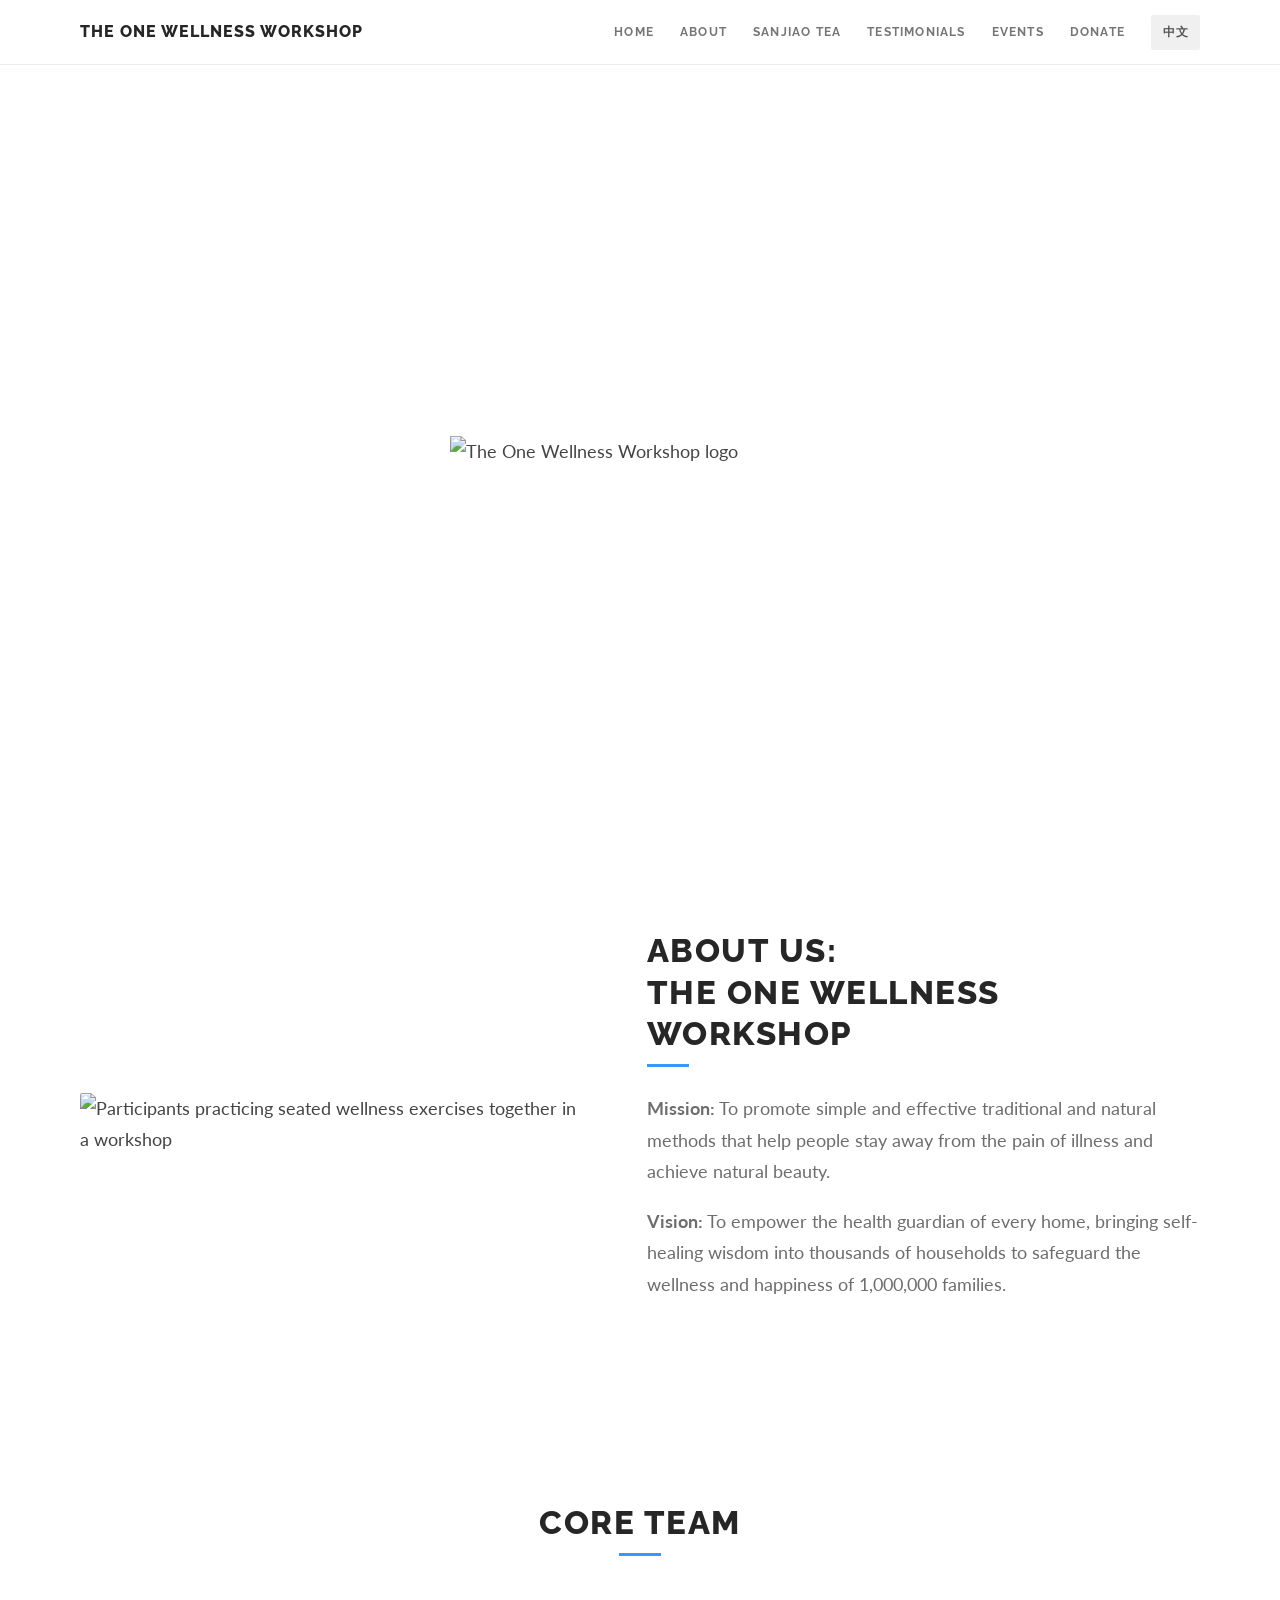
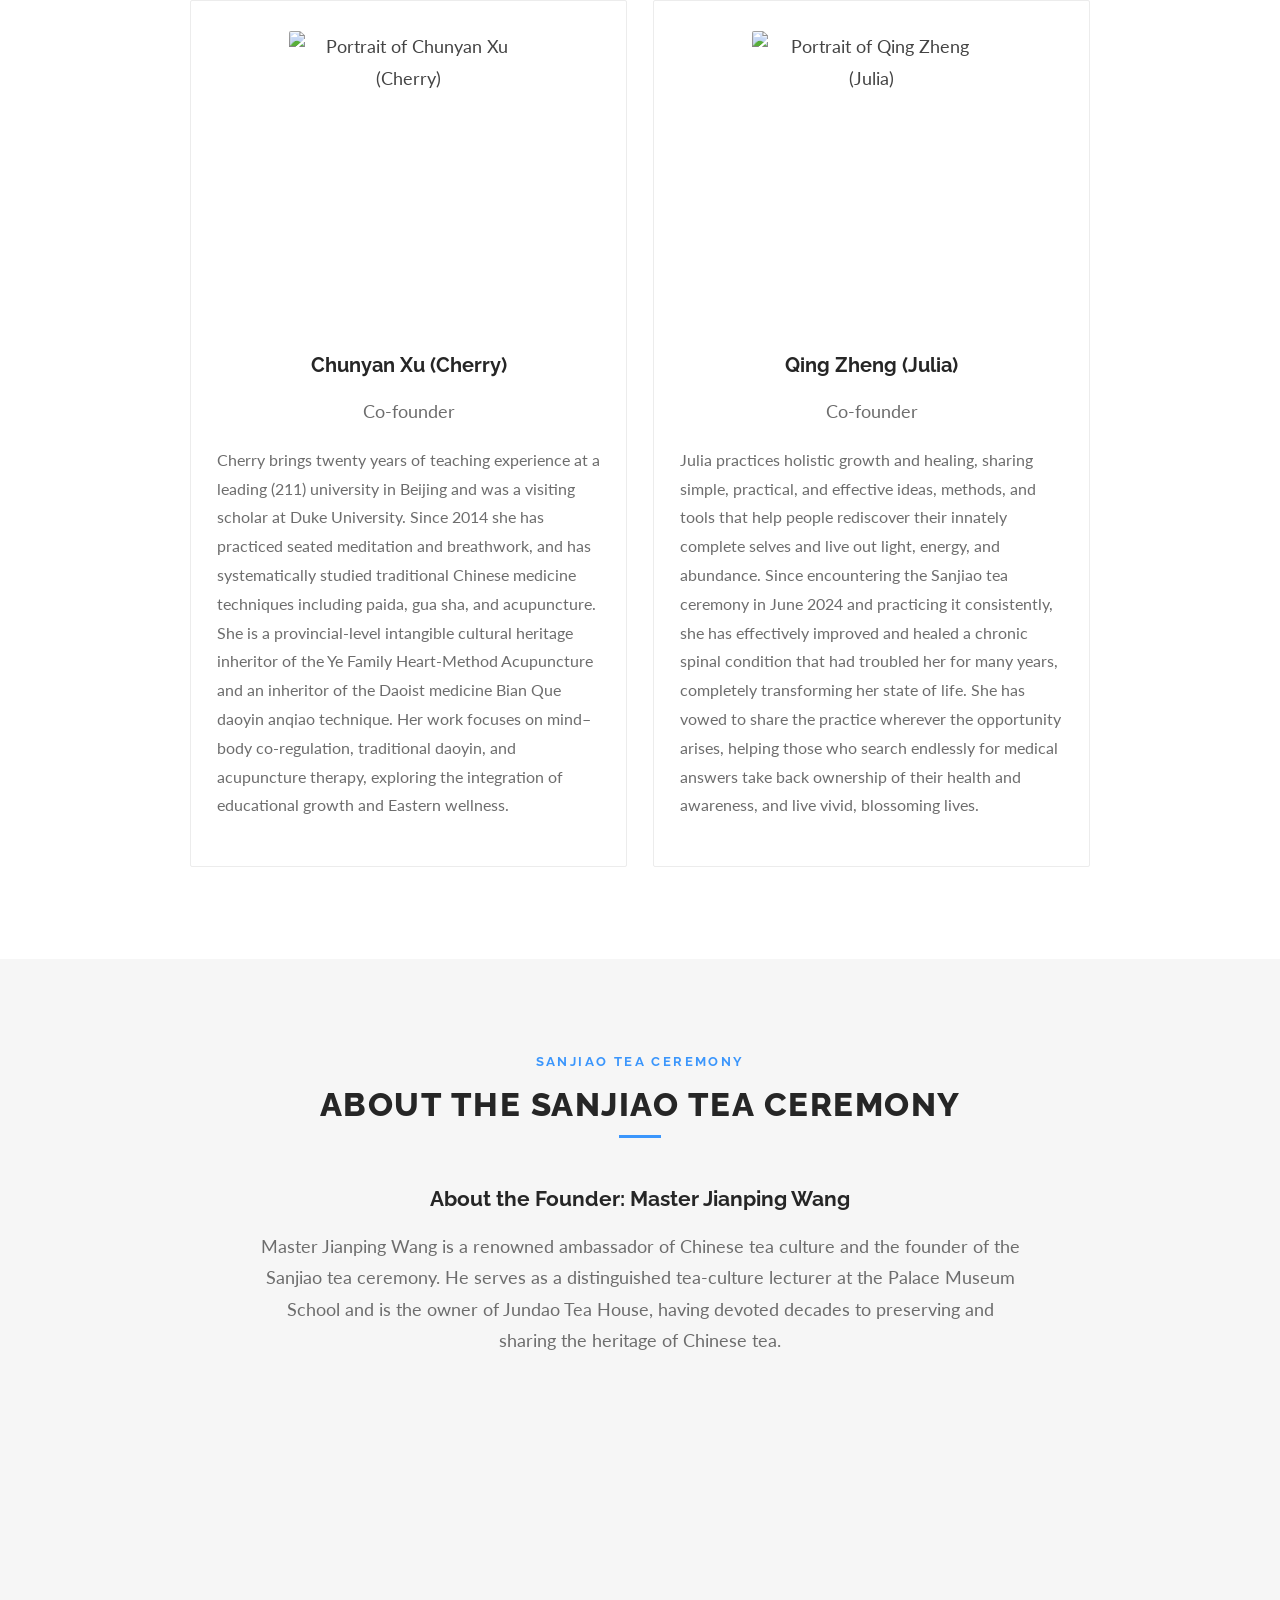
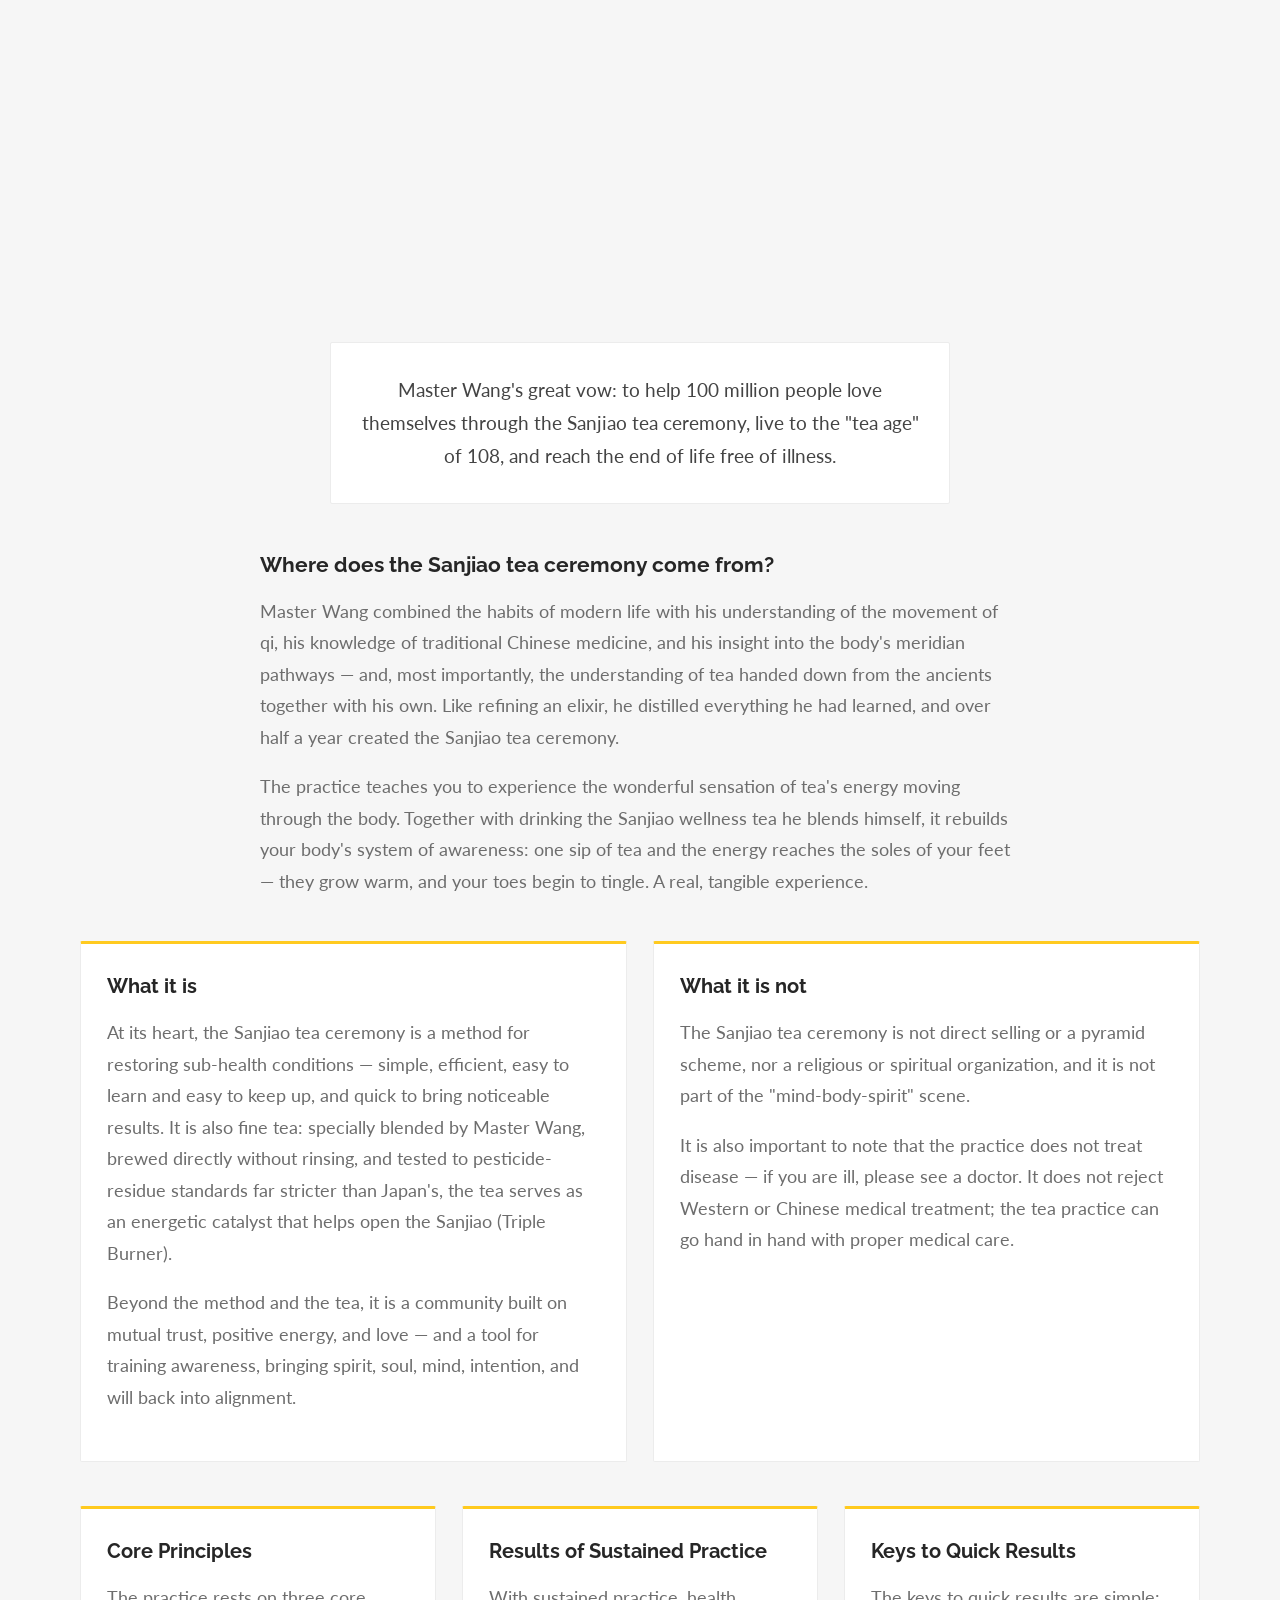
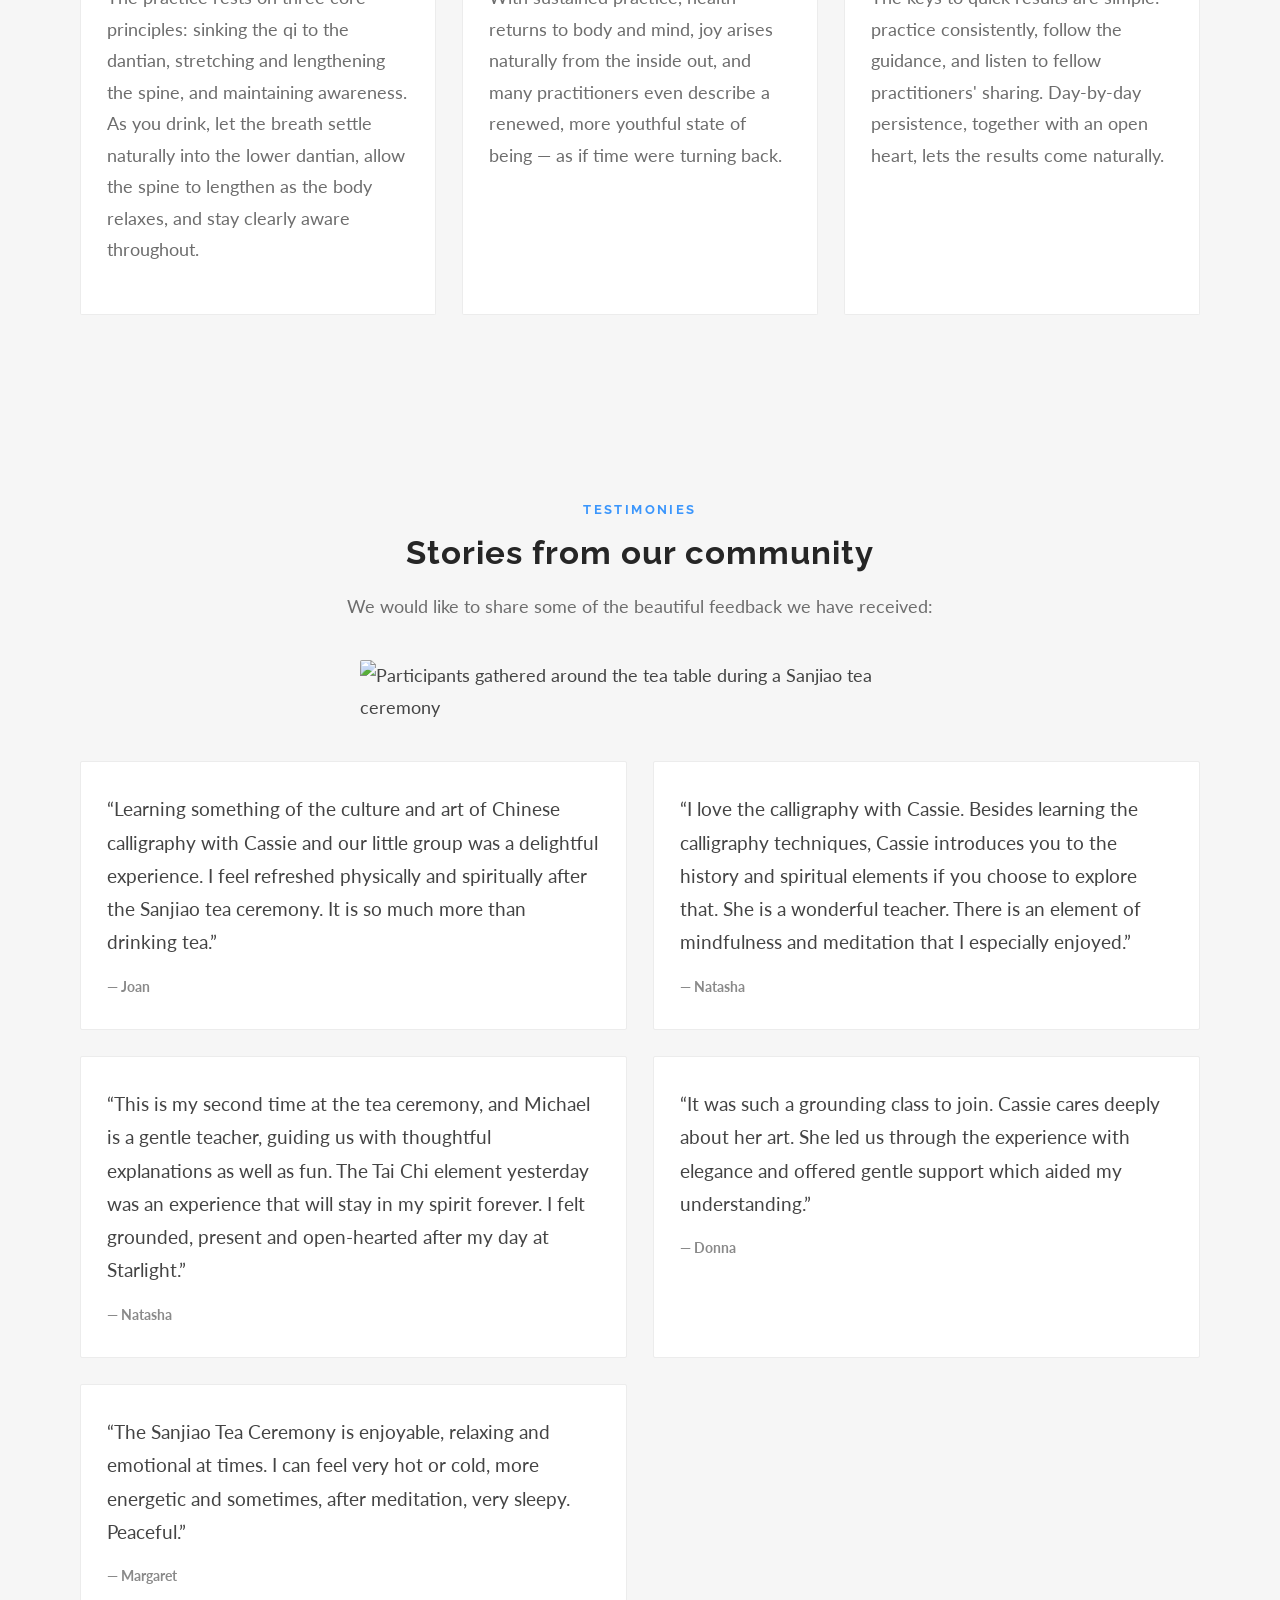
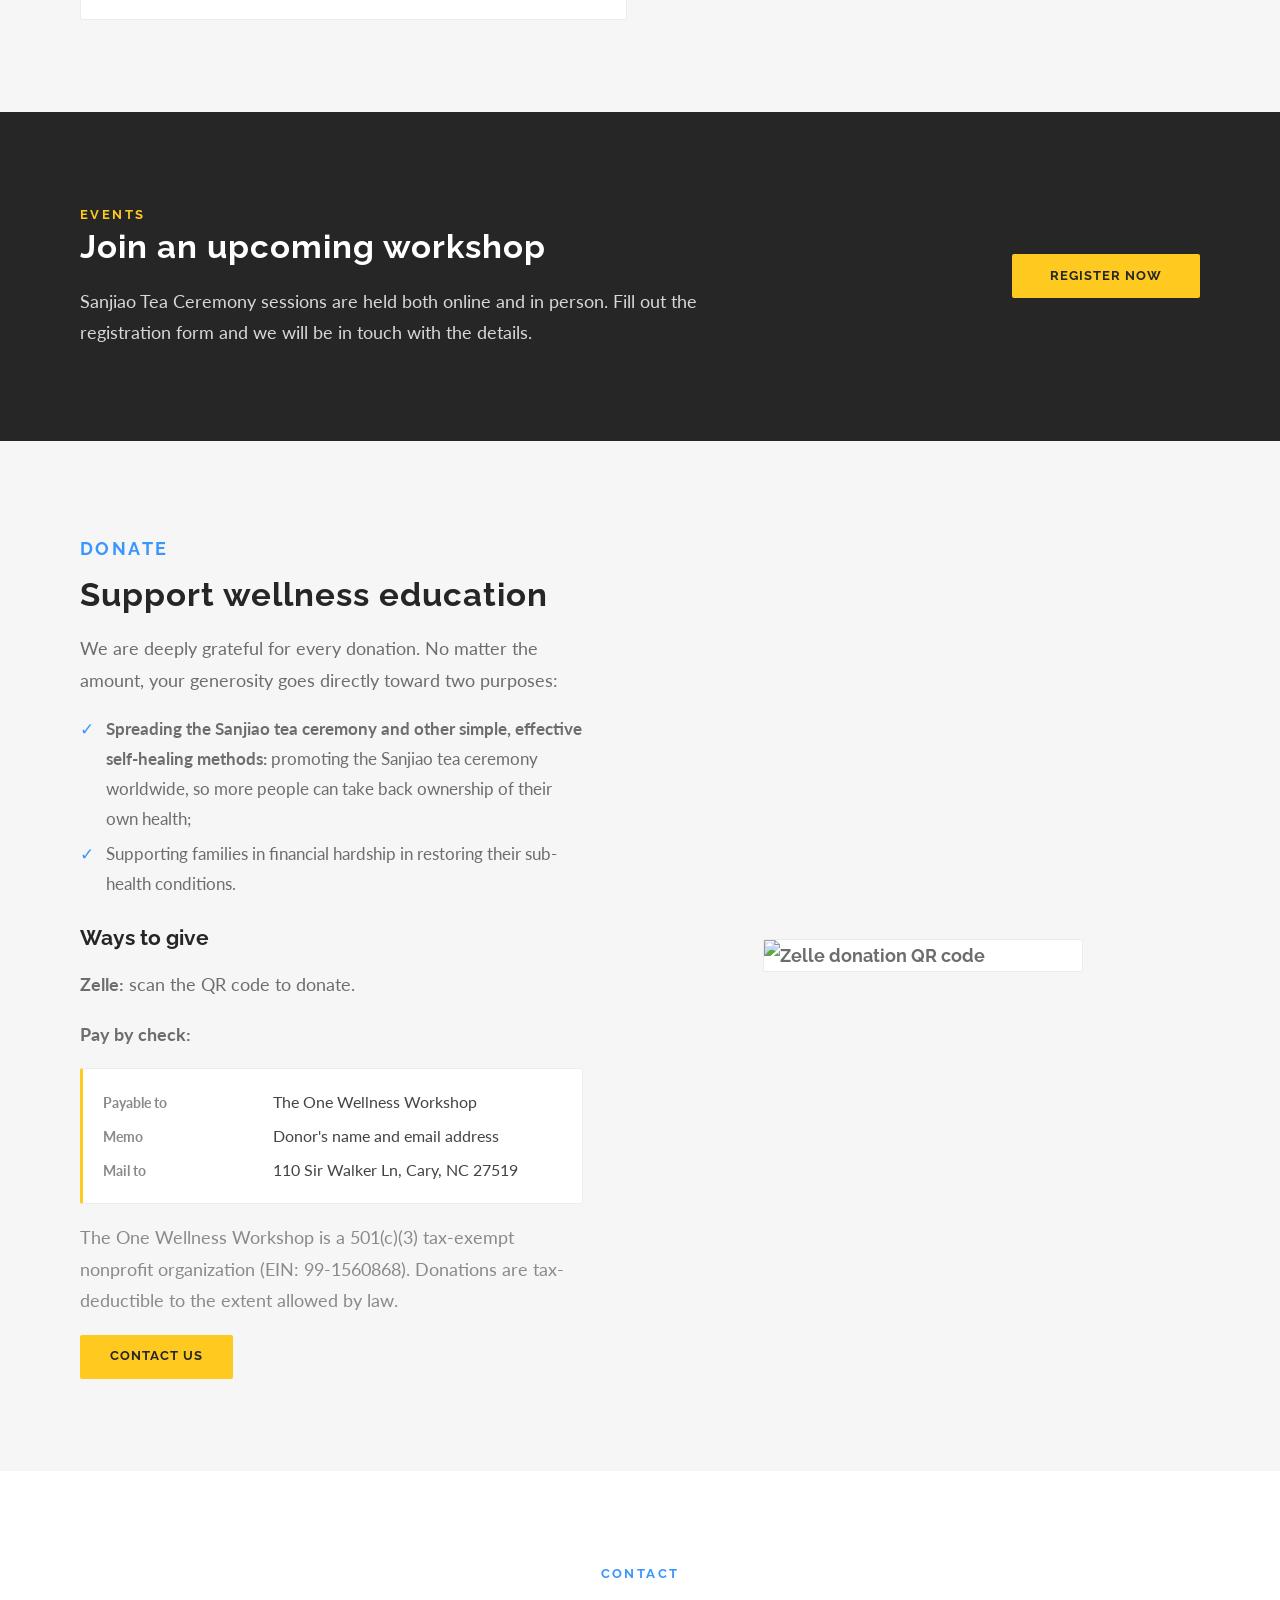
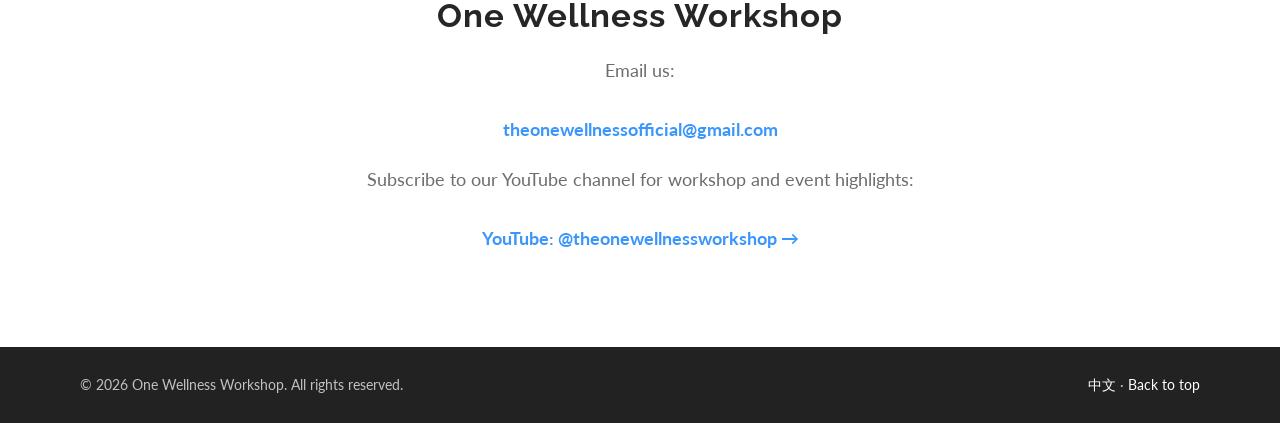
==== commit 082cdc4e: "layout fix" ====
--- a/_backup_original/index.html
+++ b/_backup_original/index.html
@@ -4,7 +4,7 @@
   <meta charset="UTF-8" />
   <meta name="viewport" content="width=device-width, initial-scale=1.0" />
   <title>One Wellness Workshop</title>
-  <meta name="description" content="One Wellness Workshop promotes traditional and natural wellness methods through education, tea practice, and community learning." />
+  <meta name="description" content="One Wellness Workshop promotes simple and effective traditional and natural wellness methods through education, tea practice, and community learning." />
   <link rel="preconnect" href="https://fonts.googleapis.com">
   <link rel="preconnect" href="https://fonts.gstatic.com" crossorigin>
   <link href="https://fonts.googleapis.com/css2?family=Lato:wght@400;700&family=Raleway:wght@400;500;600;700;800&display=swap" rel="stylesheet">
@@ -41,7 +41,7 @@
         <div class="split-text">
           <h2 class="section-title">About Us:<br />The One Wellness Workshop</h2>
           <span class="title-rule left" aria-hidden="true"></span>
-          <p><strong>Mission:</strong> To promote traditional and natural methods that help people stay away from the pain of illness and achieve natural beauty.</p>
+          <p><strong>Mission:</strong> To promote simple and effective traditional and natural methods that help people stay away from the pain of illness and achieve natural beauty.</p>
           <p><strong>Vision:</strong> To empower the health guardian of every home, bringing self-healing wisdom into thousands of households to safeguard the wellness and happiness of 1,000,000 families.</p>
         </div>
       </div>
@@ -142,9 +142,9 @@
         <div>
           <p class="section-kicker">Events</p>
           <h2>Join an upcoming workshop</h2>
-          <p>Use this section for offline event registration, Calendly booking, or a Google/Microsoft Form link.</p>
-        </div>
-        <a class="btn btn-primary" href="#contact">Contact Us</a>
+          <p>Sanjiao Tea Ceremony sessions are held both online and in person. Fill out the registration form and we will be in touch with the details.</p>
+        </div>
+        <a class="btn btn-primary" href="https://forms.gle/8Z8Eb8uVFvMLnaNM6" target="_blank" rel="noopener">Register Now</a>
       </div>
     </section>
 
@@ -155,11 +155,12 @@
           <h2>Support wellness education</h2>
           <p>We are deeply grateful for every donation. No matter the amount, your generosity goes directly toward two purposes:</p>
           <ul class="checklist single">
-            <li><strong>Supporting families in need:</strong> helping families facing financial hardship who need to restore their sub-health conditions learn and practice the Sanjiao tea ceremony free of charge, bringing traditional and natural wellness methods to more households;</li>
-            <li><strong>Spreading wellness education:</strong> promoting the Sanjiao tea ceremony — along with other simple, natural, and effective tools for restoring sub-health — to communities around the world, so more people can take back ownership of their own health.</li>
+            <li><strong>Spreading the Sanjiao tea ceremony and other simple, effective self-healing methods:</strong> promoting the Sanjiao tea ceremony worldwide, so more people can take back ownership of their own health;</li>
+            <li>Supporting families in financial hardship in restoring their sub-health conditions.</li>
           </ul>
           <h3 class="subheading">Ways to give</h3>
           <p><strong>Zelle:</strong> scan the QR code to donate.</p>
+          <div class="donate-qr-slot"></div>
           <p><strong>Pay by check:</strong></p>
           <ul class="donate-details">
             <li><span>Payable to</span>The One Wellness Workshop</li>
@@ -179,6 +180,8 @@
       <div class="container center-text narrow">
         <p class="section-kicker">Contact</p>
         <h2>One Wellness Workshop</h2>
+        <p>Email us:</p>
+        <a class="text-link" href="mailto:theonewellnessofficial@gmail.com">theonewellnessofficial@gmail.com</a>
         <p>Subscribe to our YouTube channel for workshop and event highlights:</p>
         <a class="text-link" href="https://www.youtube.com/@theonewellnessworkshop" target="_blank" rel="noopener">YouTube: @theonewellnessworkshop →</a>
       </div>
@@ -206,6 +209,22 @@
         toggle.setAttribute('aria-expanded', 'false');
       });
     });
+
+    // 捐赠二维码：桌面端显示在右侧栏，手机端移动到 Zelle 文字下方（同一张图，不重复）
+    const donateQr = document.querySelector('#donate .donate-box.has-image');
+    const donateQrSlot = document.querySelector('#donate .donate-qr-slot');
+    const donateGrid = document.querySelector('#donate .split-grid');
+    const mqMobile = window.matchMedia('(max-width: 900px)');
+    function placeDonateQr() {
+      if (!donateQr || !donateQrSlot || !donateGrid) return;
+      if (mqMobile.matches) {
+        donateQrSlot.appendChild(donateQr);
+      } else {
+        donateGrid.appendChild(donateQr);
+      }
+    }
+    placeDonateQr();
+    mqMobile.addEventListener('change', placeDonateQr);
   </script>
 </body>
 </html>
--- a/_backup_original/styles.css
+++ b/_backup_original/styles.css
@@ -386,9 +386,15 @@
   display: flex;
   align-items: center;
   justify-content: space-between;
-  gap: 32px;
+  gap: 48px;
 }
 .event-card h2 { margin-bottom: 8px; }
+.event-card p { max-width: 640px; margin-bottom: 0; }
+.event-card .btn {
+  flex-shrink: 0;
+  white-space: nowrap;
+  padding: 0 38px;
+}
 
 .donate-box {
   min-height: 300px;
@@ -528,6 +534,10 @@
   border: 1px solid var(--line);
   background: var(--white);
 }
+
+/* 手机端二维码插槽：桌面端为空，不占空间 */
+.donate-qr-slot { margin: 0; }
+.donate-qr-slot:not(:empty) { margin: 12px 0 26px; }
 
 .site-footer {
   background: #222222;
@@ -582,7 +592,14 @@
   .tea-credentials { grid-template-columns: minmax(0, max-content); }
   .split-grid { gap: 36px; }
   .checklist { grid-template-columns: 1fr; }
-  .event-card { flex-direction: column; align-items: flex-start; }
+  .event-card { flex-direction: column; align-items: flex-start; gap: 26px; }
+
+  /* 手机端：二维码由脚本移入 .donate-qr-slot，显示在 Zelle 文字下方并居中 */
+  .donate-qr-slot .donate-box.has-image {
+    display: grid;
+    justify-content: center;
+  }
+  .donate-qr-slot .donate-box.has-image img { width: min(240px, 100%); }
 }
 
 @media (max-width: 560px) {
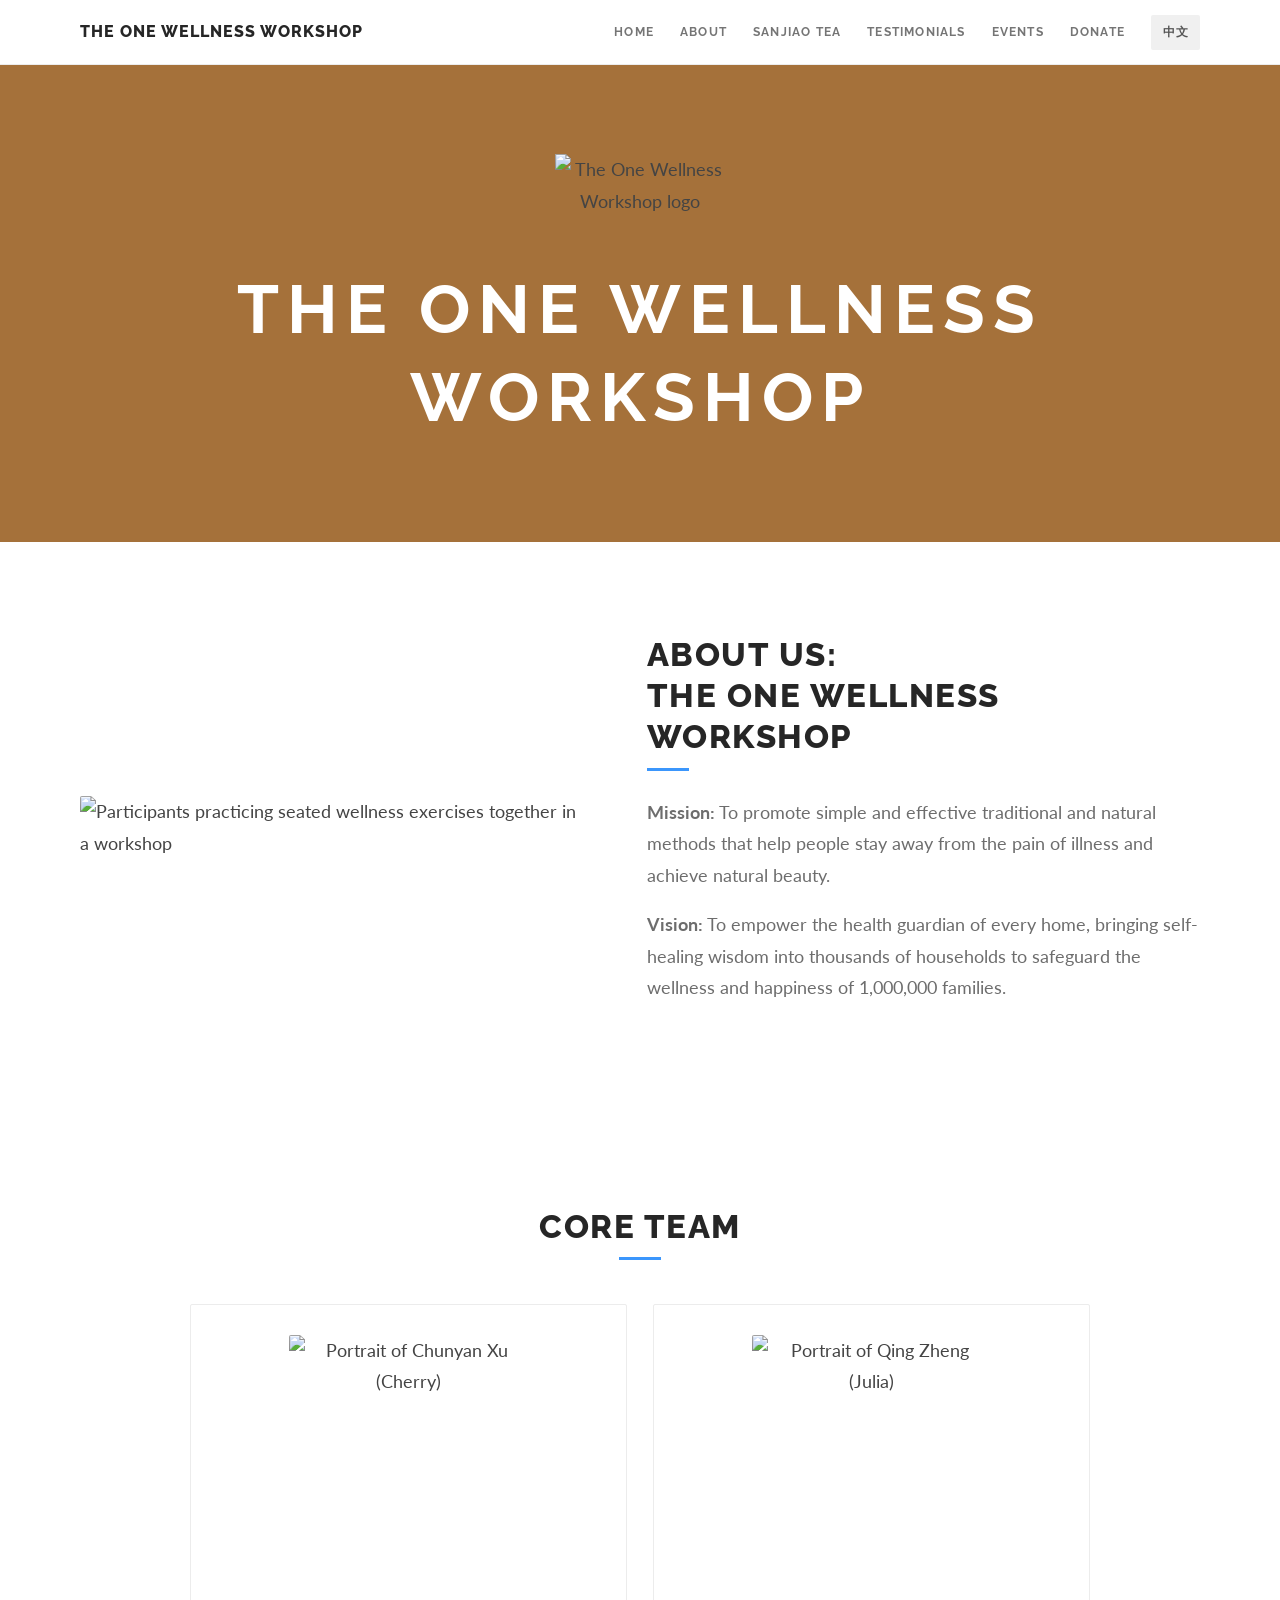
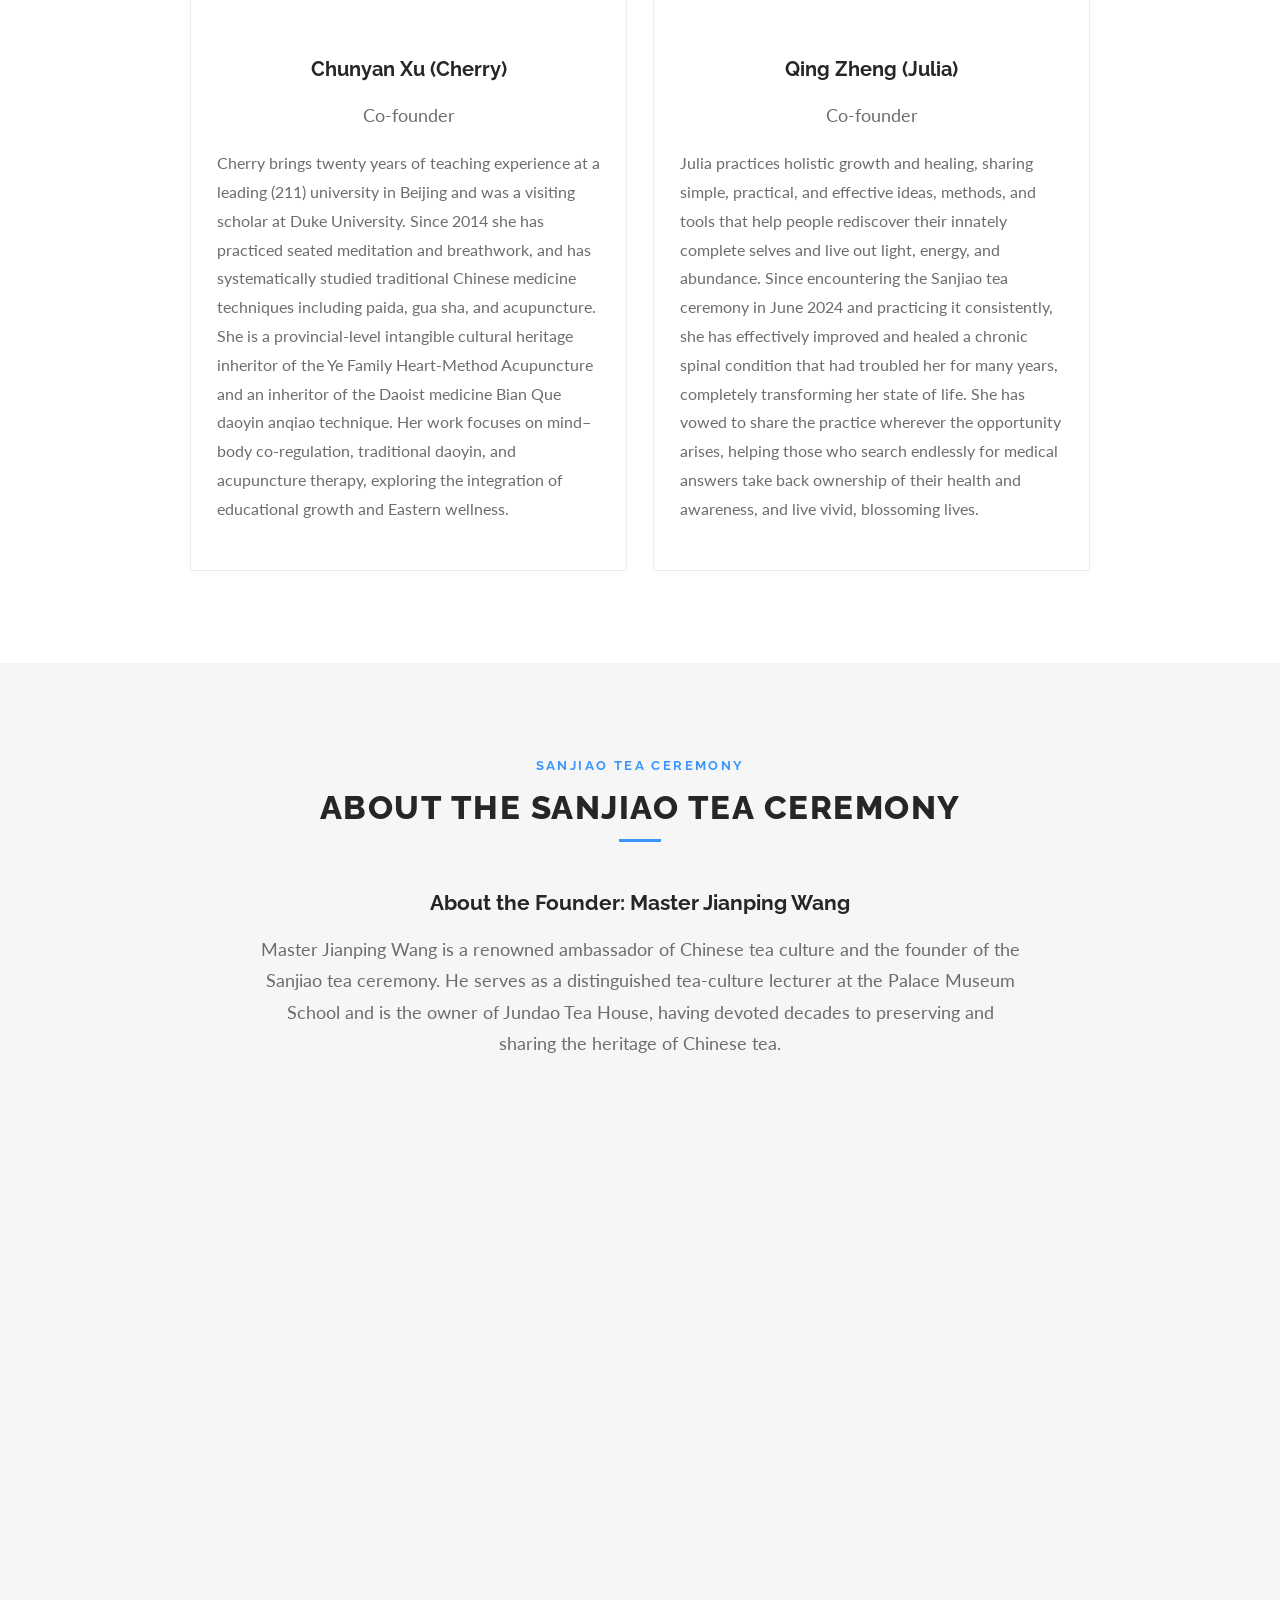
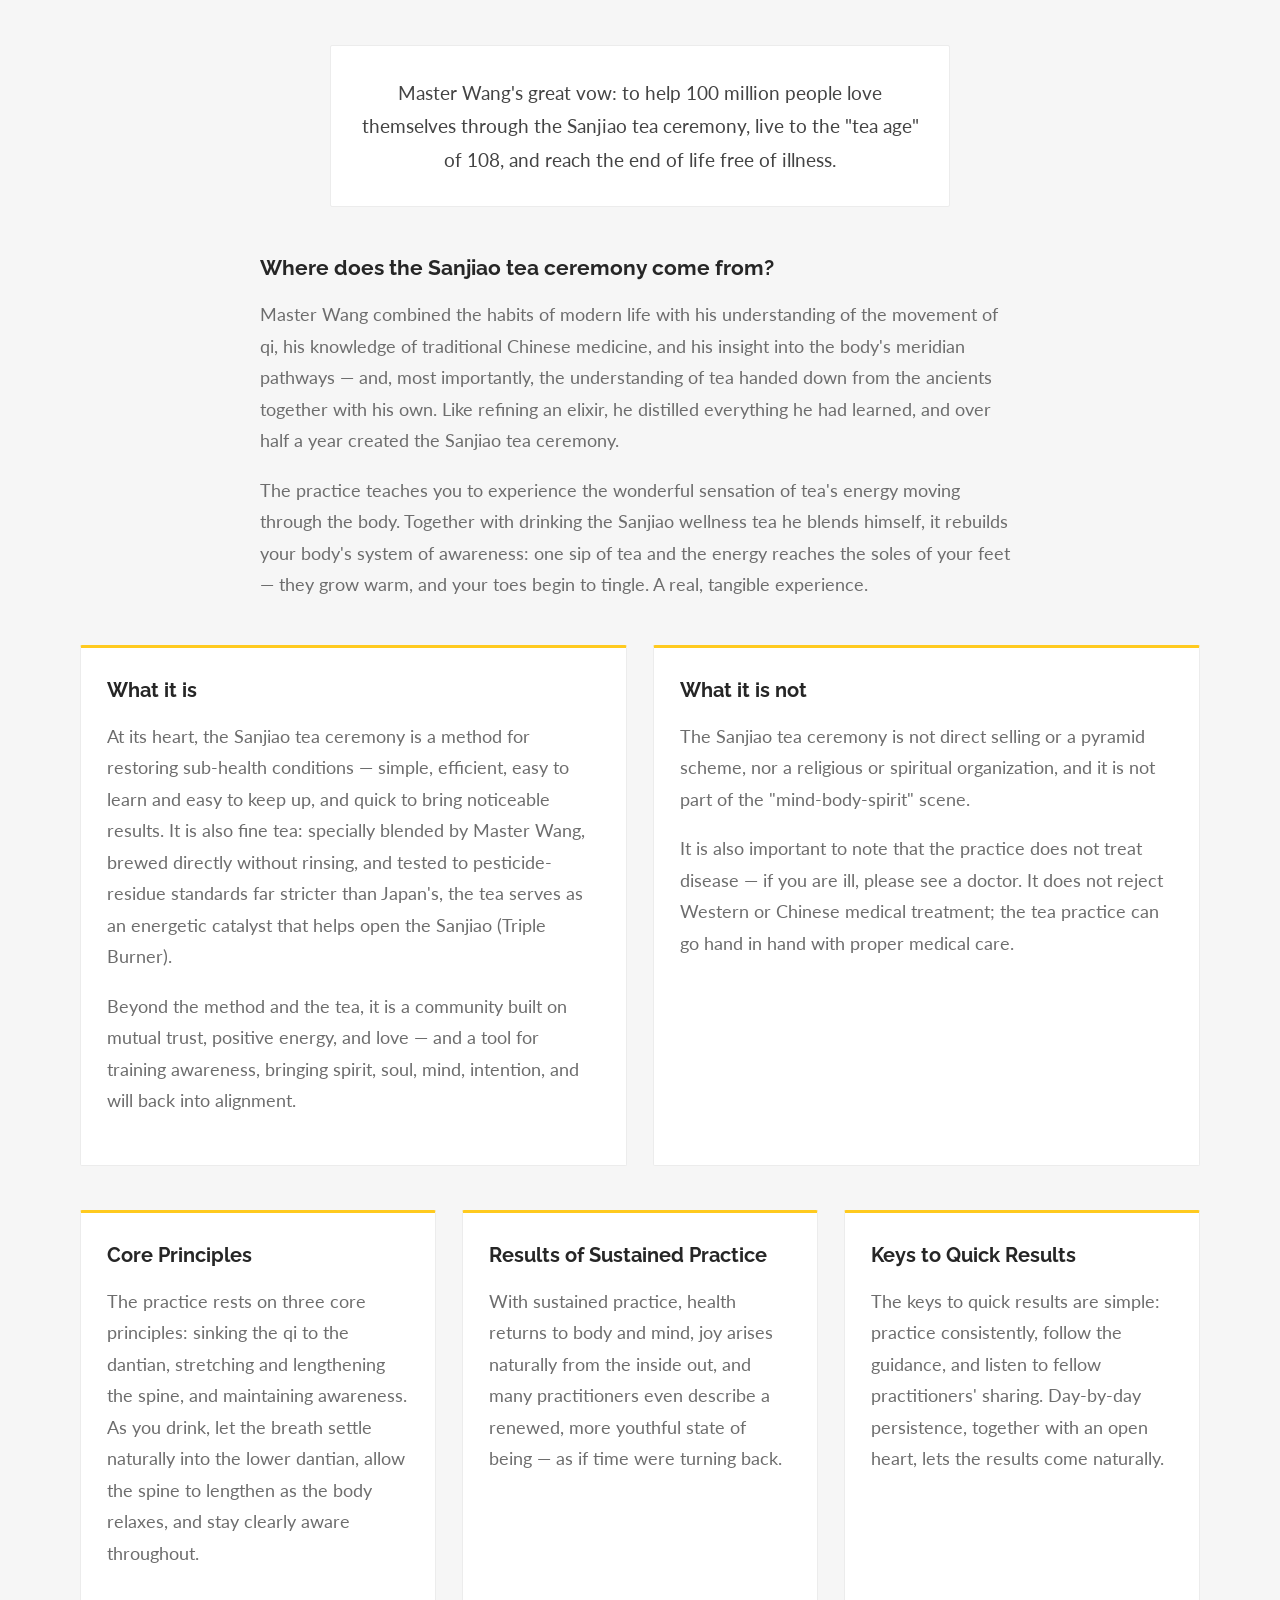
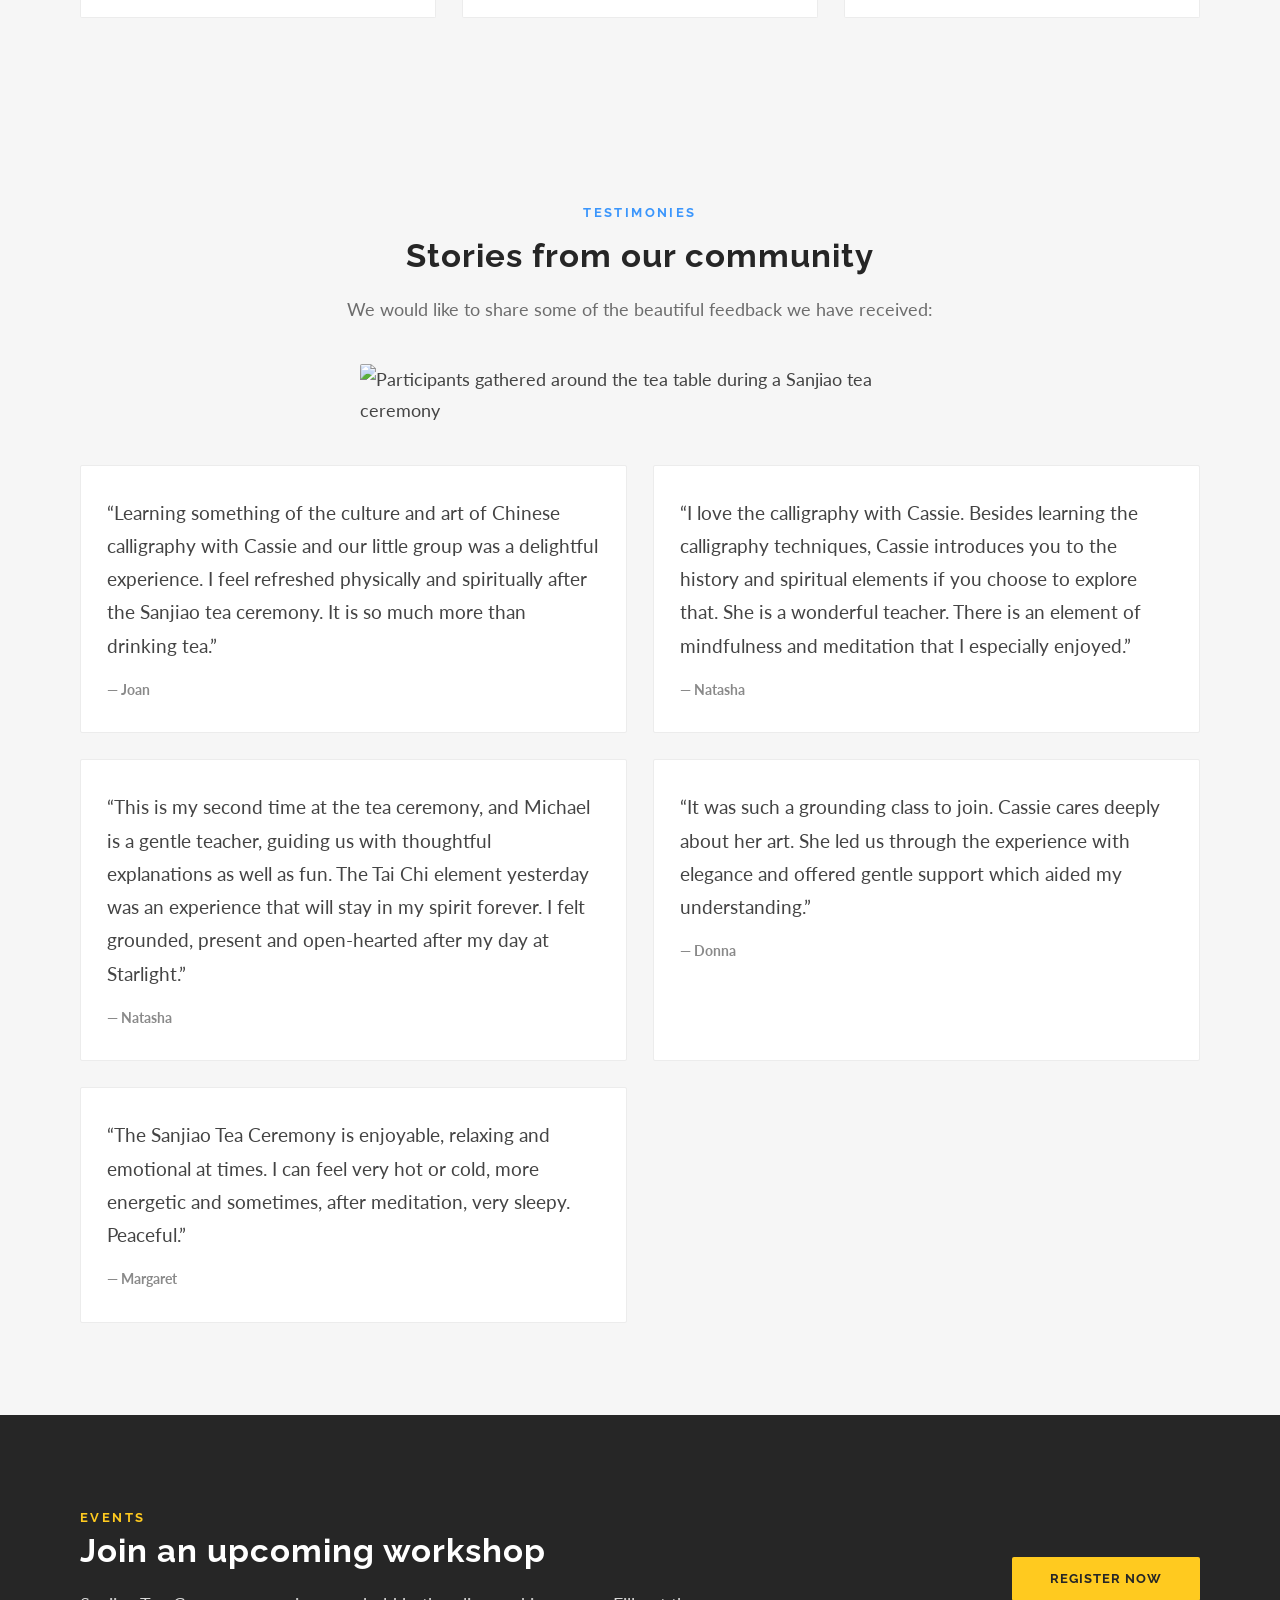
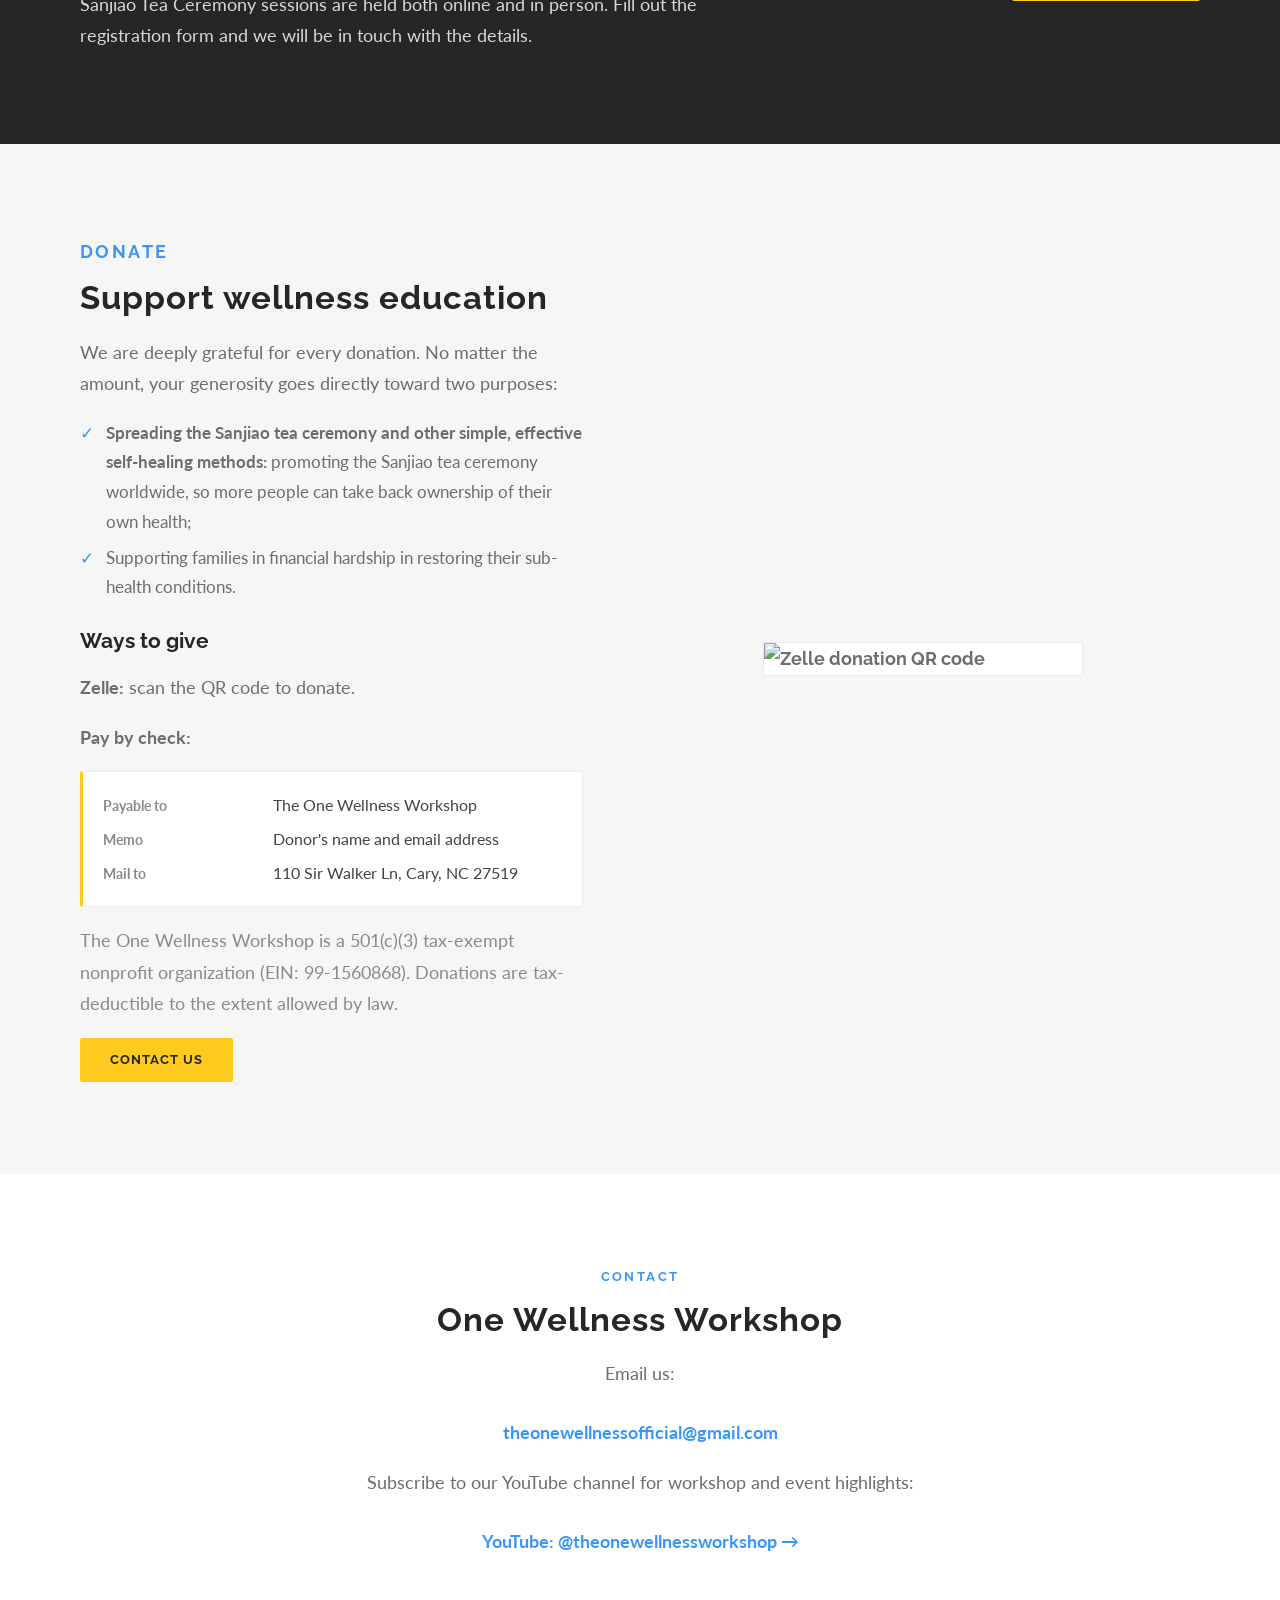
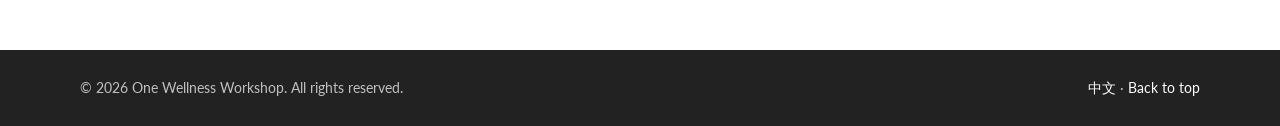
==== commit 98dde73c: "delete testimonies" ====
--- a/_backup_original/index.html
+++ b/_backup_original/index.html
@@ -29,8 +29,8 @@
 
   <main>
     <section id="home" class="hero">
-      <h1 class="visually-hidden">The One Wellness Workshop</h1>
       <img class="hero-lockup" src="assets/logo-lockup-psd.png" alt="The One Wellness Workshop logo" />
+      <h1 class="hero-title">The One Wellness Workshop</h1>
     </section>
 
     <section id="about" class="section split-section">
--- a/_backup_original/styles.css
+++ b/_backup_original/styles.css
@@ -116,27 +116,36 @@
 .nav-toggle { display: none; }
 
 /* --------------------------------------------------------------------------
-   Hero  (PSD: full-bleed ocean-sunset photo, centered logo lockup,
-   no headline / subtitle / buttons)
-   -------------------------------------------------------------------------- */
+   Hero  (solid brand-brown band, centered logo lockup,
+   organization name in white below the logo)
+   -------------------------------------------------------------------------- */
+:root { --hero-brown: #a5713a; }
+
 .hero {
   margin-top: var(--header-h);
-  position: relative;
-  min-height: 520px;
-  height: min(60.5vw, 88vh);   /* PSD hero ratio ≈ height 60.5% of width */
-  background: url("assets/hero-ocean.jpg") center 38% / cover no-repeat;
-  overflow: hidden;
+  background: var(--hero-brown);
+  display: flex;
+  flex-direction: column;
+  align-items: center;
+  justify-content: center;
+  text-align: center;
+  padding: 90px 20px 100px;
 }
 
 .hero-lockup {
-  position: absolute;
-  left: 50%;
-  top: 50%;
-  transform: translate(-50%, -48%);  /* -48%: optical centering per PSD */
-  width: 34%;                        /* PSD: lockup ≈ 35% of layout width */
-  max-width: 380px;
-  min-width: 220px;
+  width: min(170px, 50%);
   height: auto;
+}
+
+.hero-title {
+  margin: 48px 0 0;
+  color: var(--white);
+  font-family: "Raleway", "PingFang SC", "Microsoft YaHei", sans-serif;
+  font-weight: 700;
+  font-size: 68px;
+  letter-spacing: 8px;
+  text-transform: uppercase;
+  line-height: 1.3;
 }
 
 /* --------------------------------------------------------------------------
@@ -582,8 +591,9 @@
   .nav-links a { padding: 10px 0; }
   .nav-links a.lang-switch { margin-top: 8px; }
 
-  .hero { height: auto; min-height: 420px; aspect-ratio: 4 / 3; }
-  .hero-lockup { width: 48%; }
+  .hero { padding: 70px 20px 80px; }
+  .hero-lockup { width: min(140px, 45%); }
+  .hero-title { font-size: 46px; letter-spacing: 5px; margin-top: 38px; }
 
   .feature-grid { grid-template-columns: repeat(2, 1fr); gap: 40px 26px; }
   .card-grid.three, .card-grid.two, .team-grid, .testimonial-grid, .split-grid {
@@ -608,6 +618,8 @@
   .section { padding: 68px 0; }
   .features { padding: 64px 0; }
   .feature-grid { grid-template-columns: 1fr; }
-  .hero-lockup { width: 60%; }
+  .hero { padding: 56px 16px 64px; }
+  .hero-lockup { width: min(120px, 42%); }
+  .hero-title { font-size: 36px; letter-spacing: 3px; margin-top: 32px; }
   h2 { font-size: 27px; }
 }
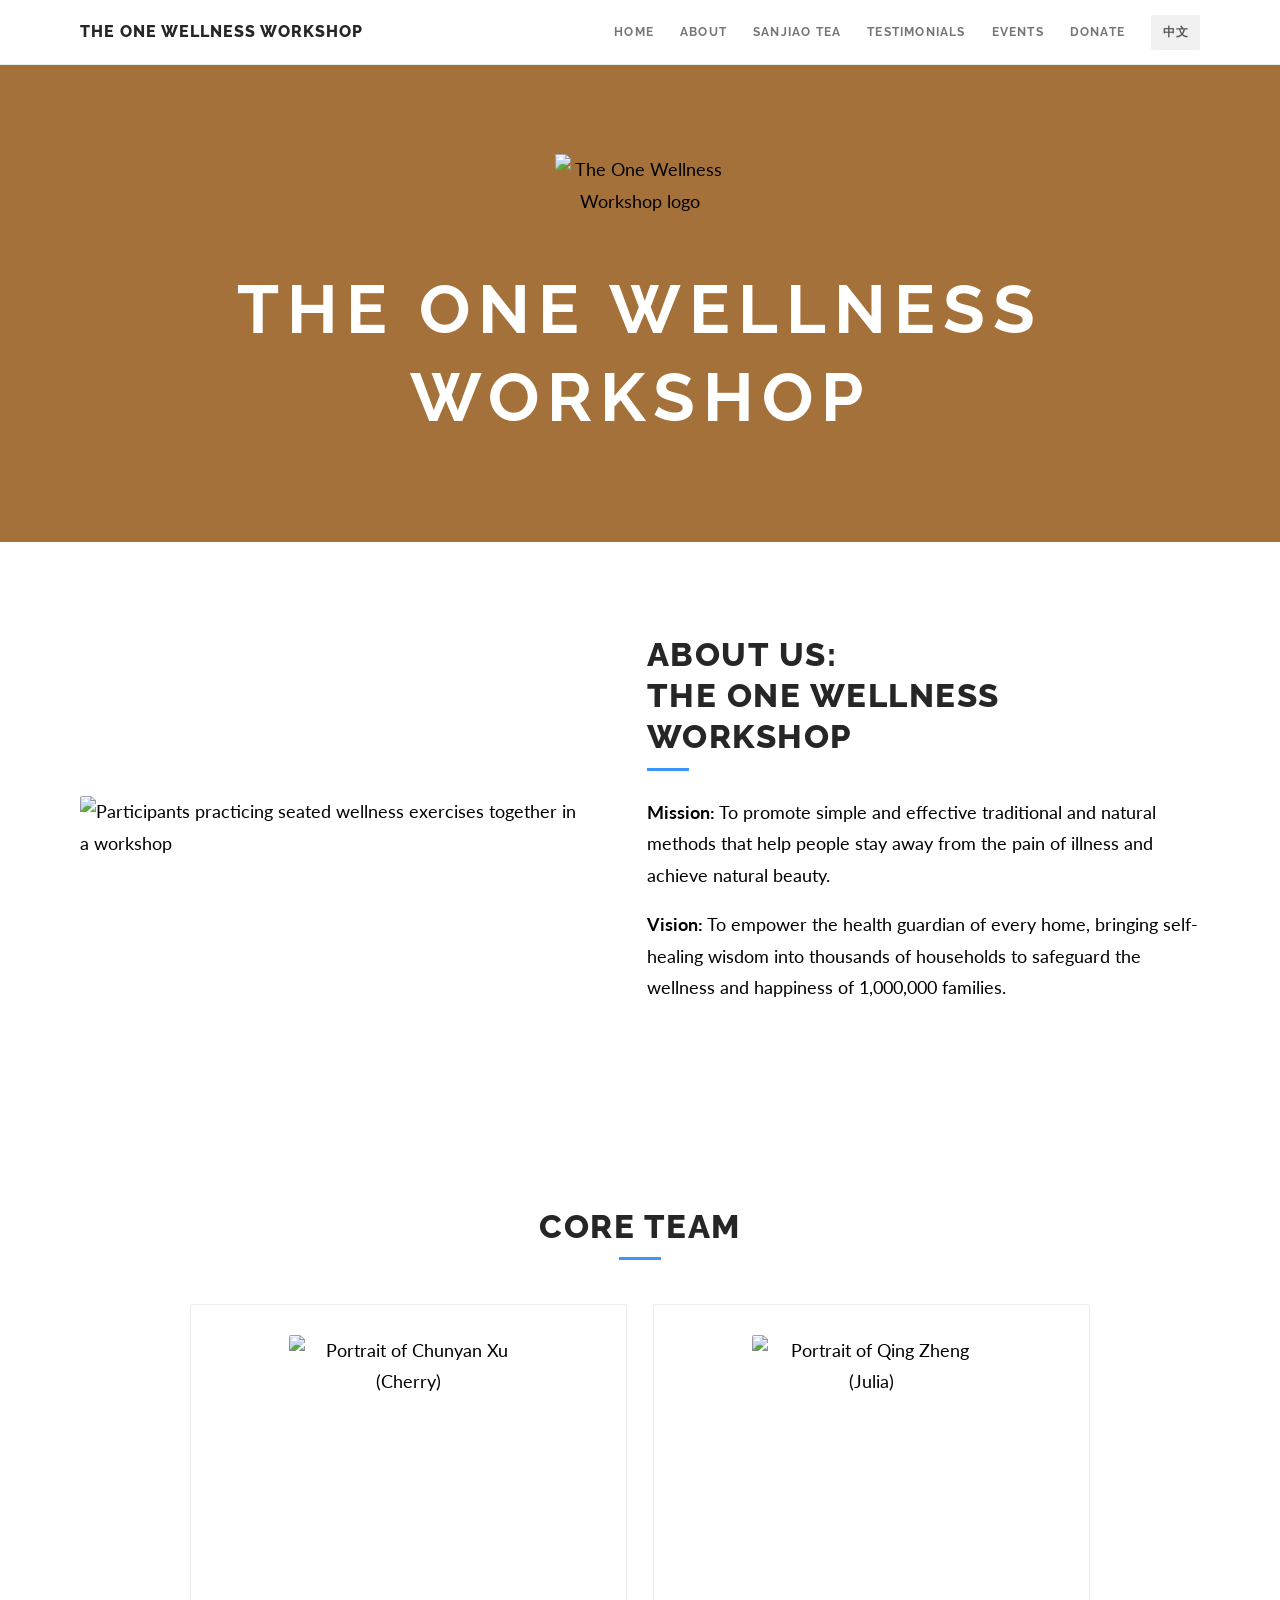
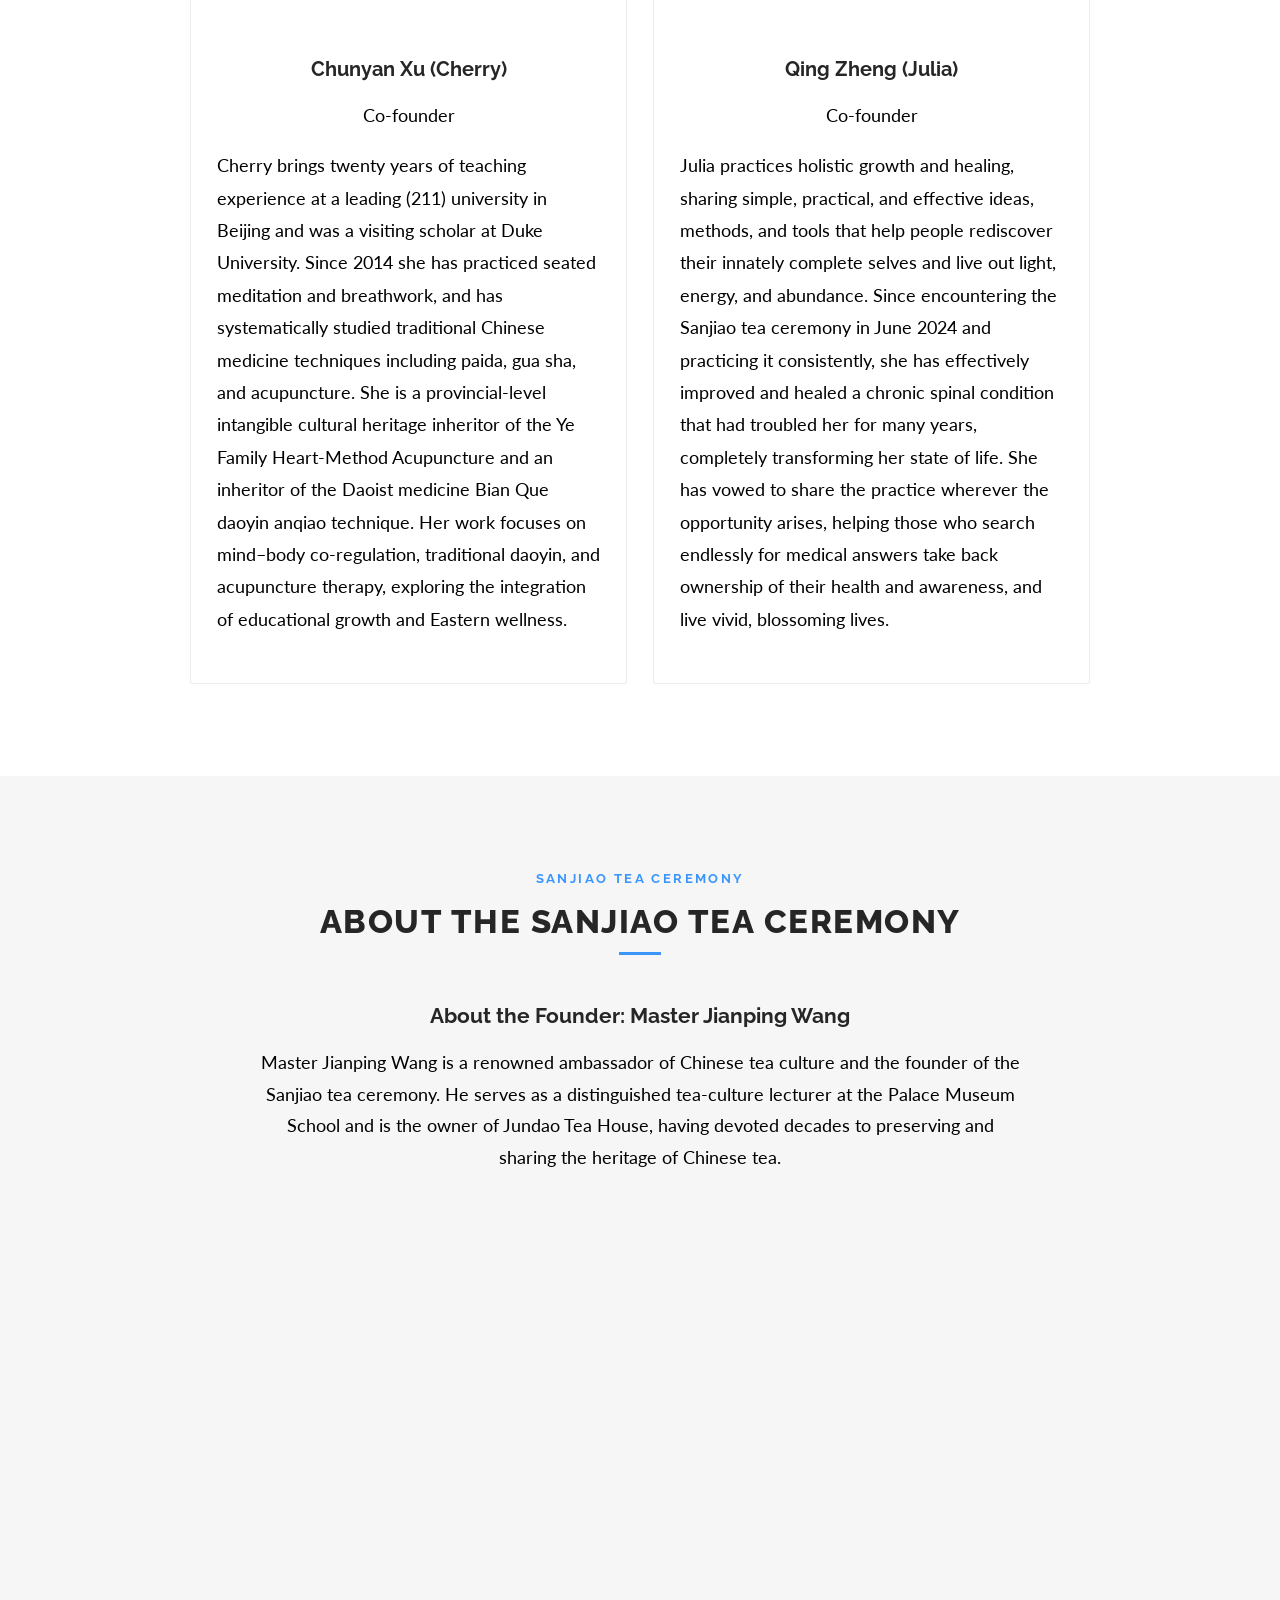
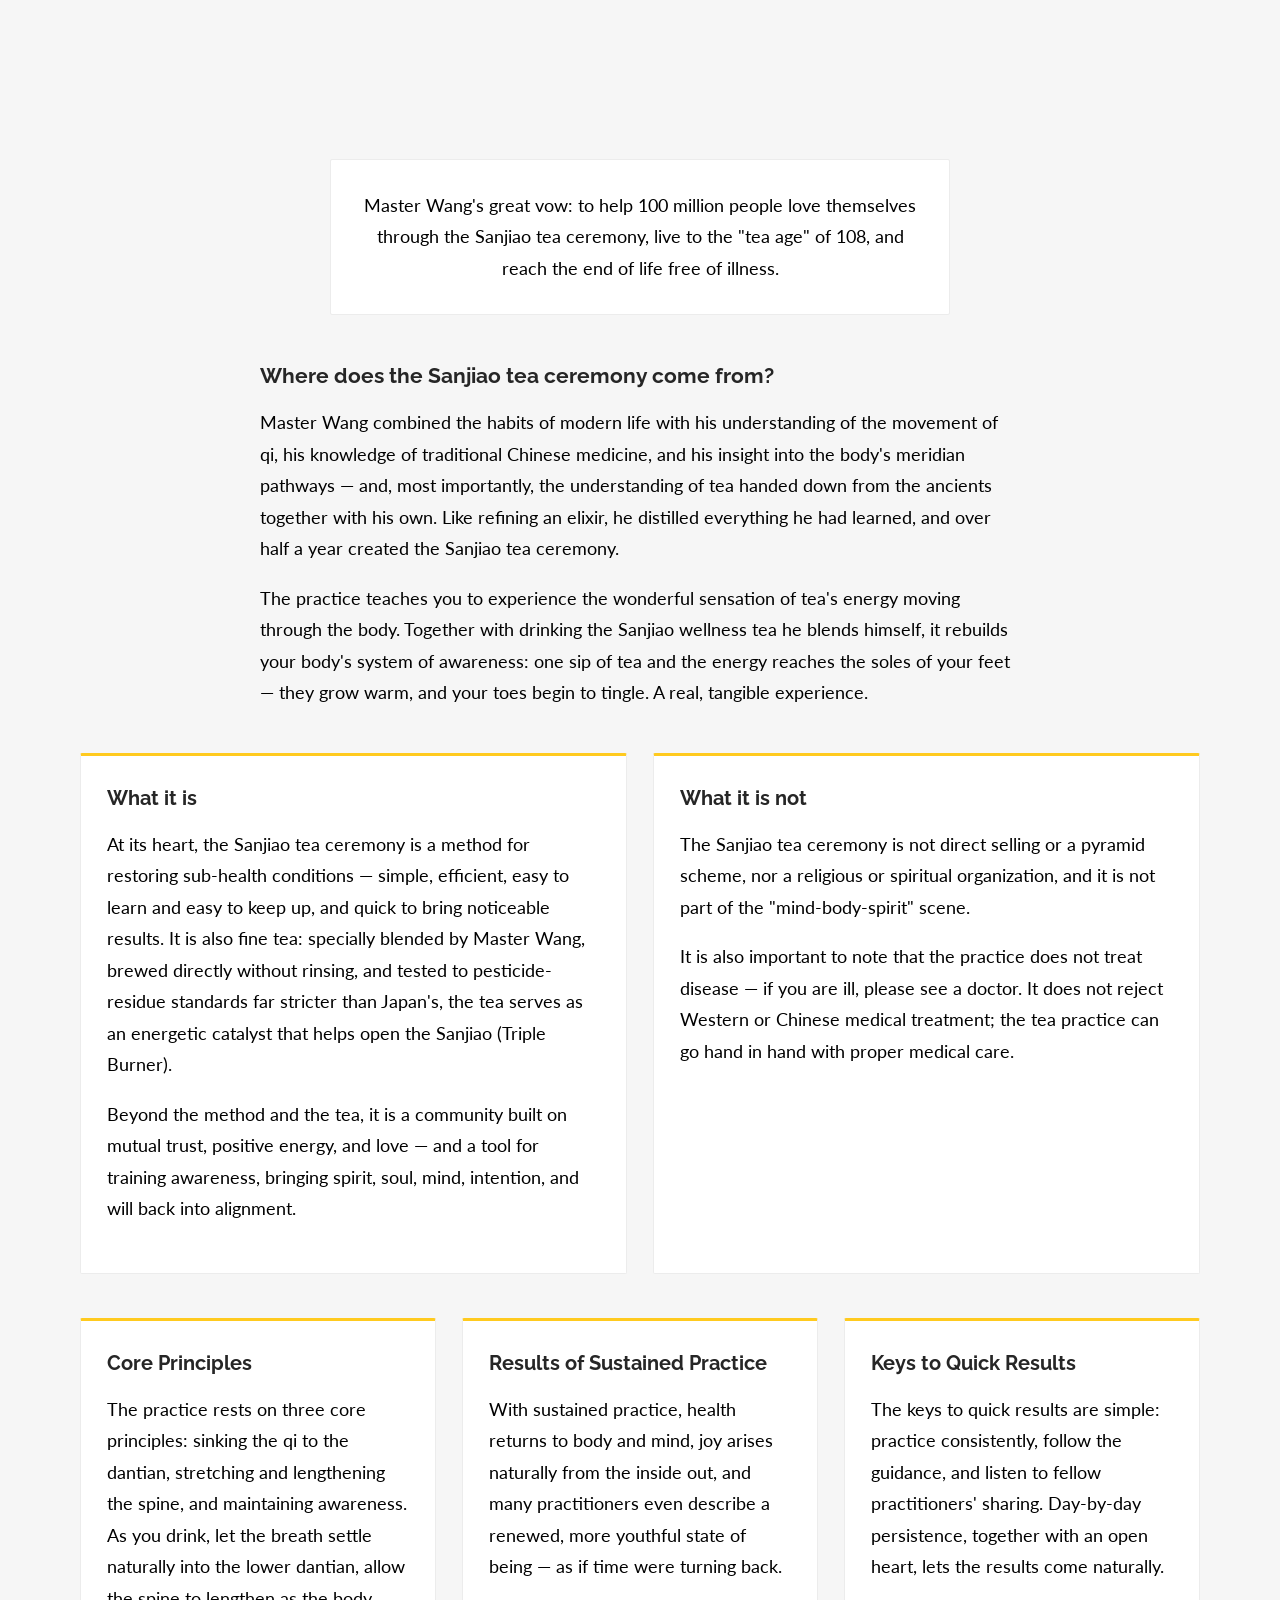
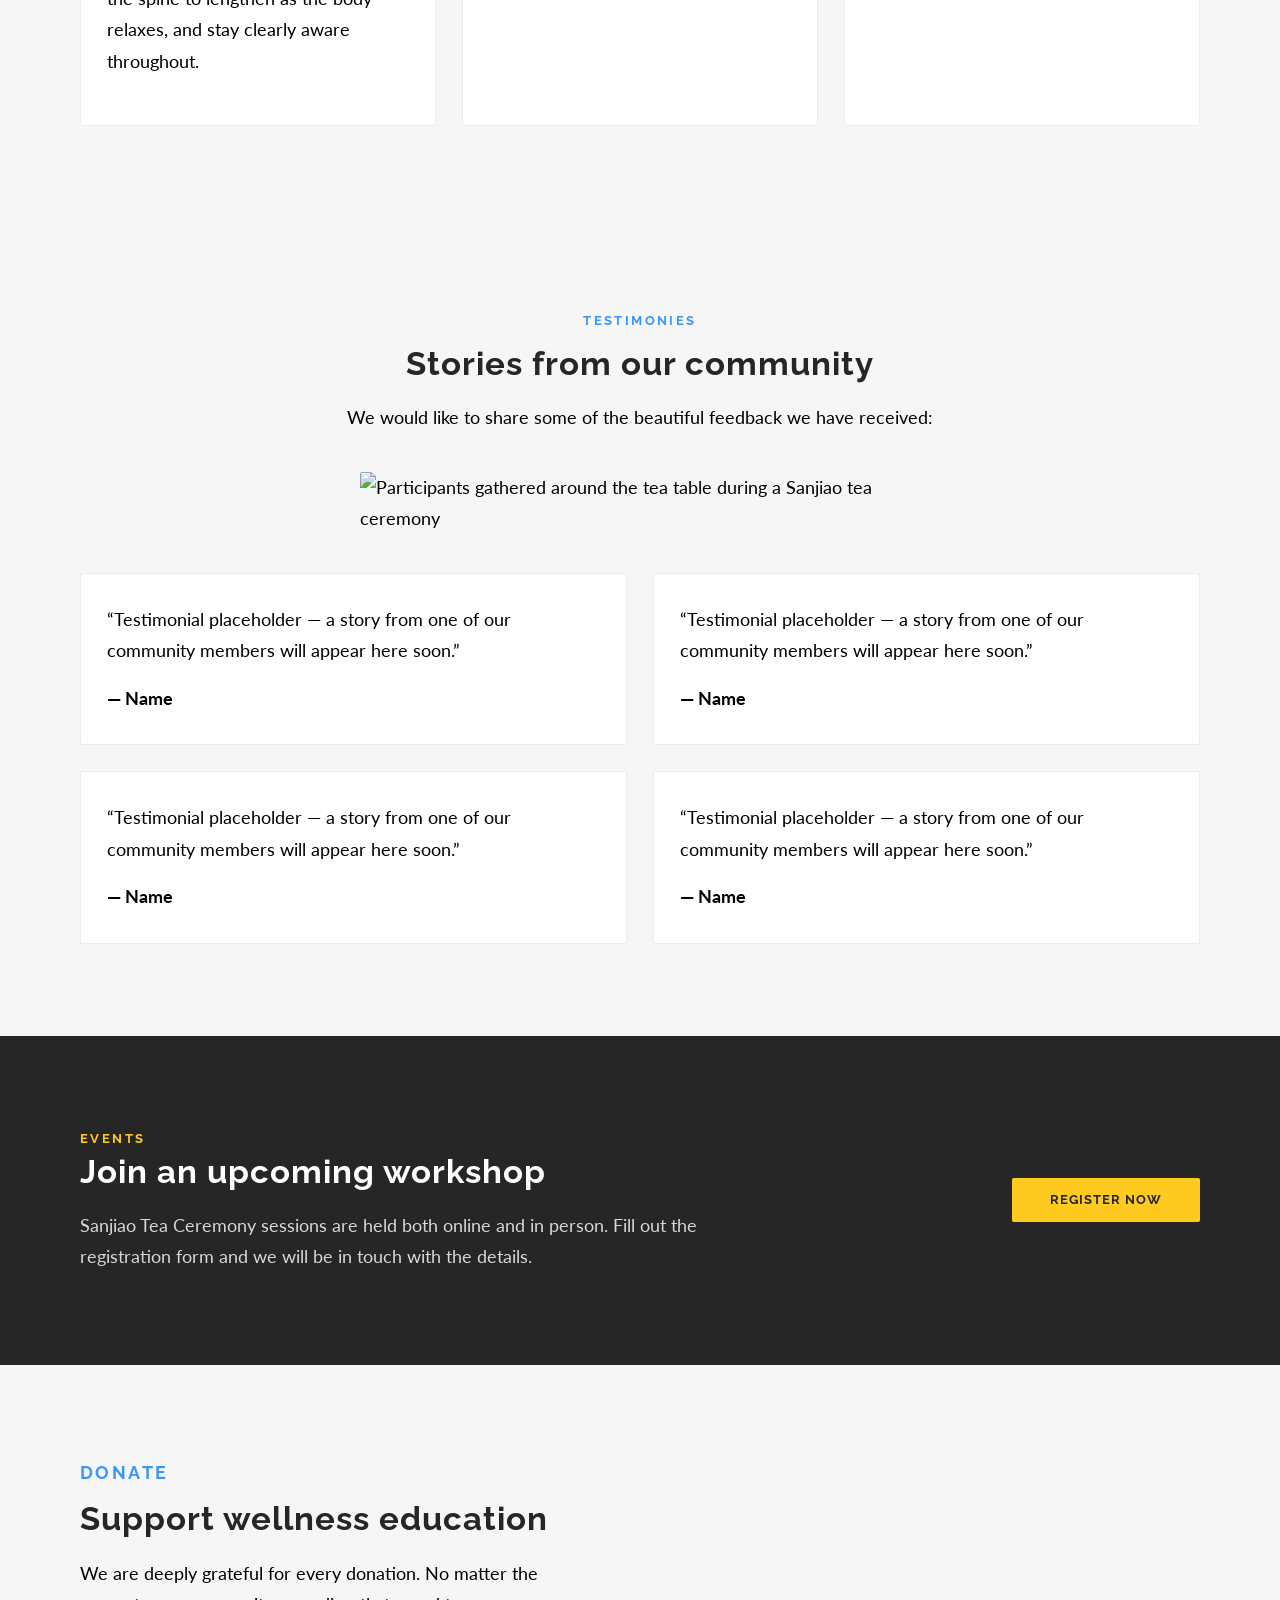
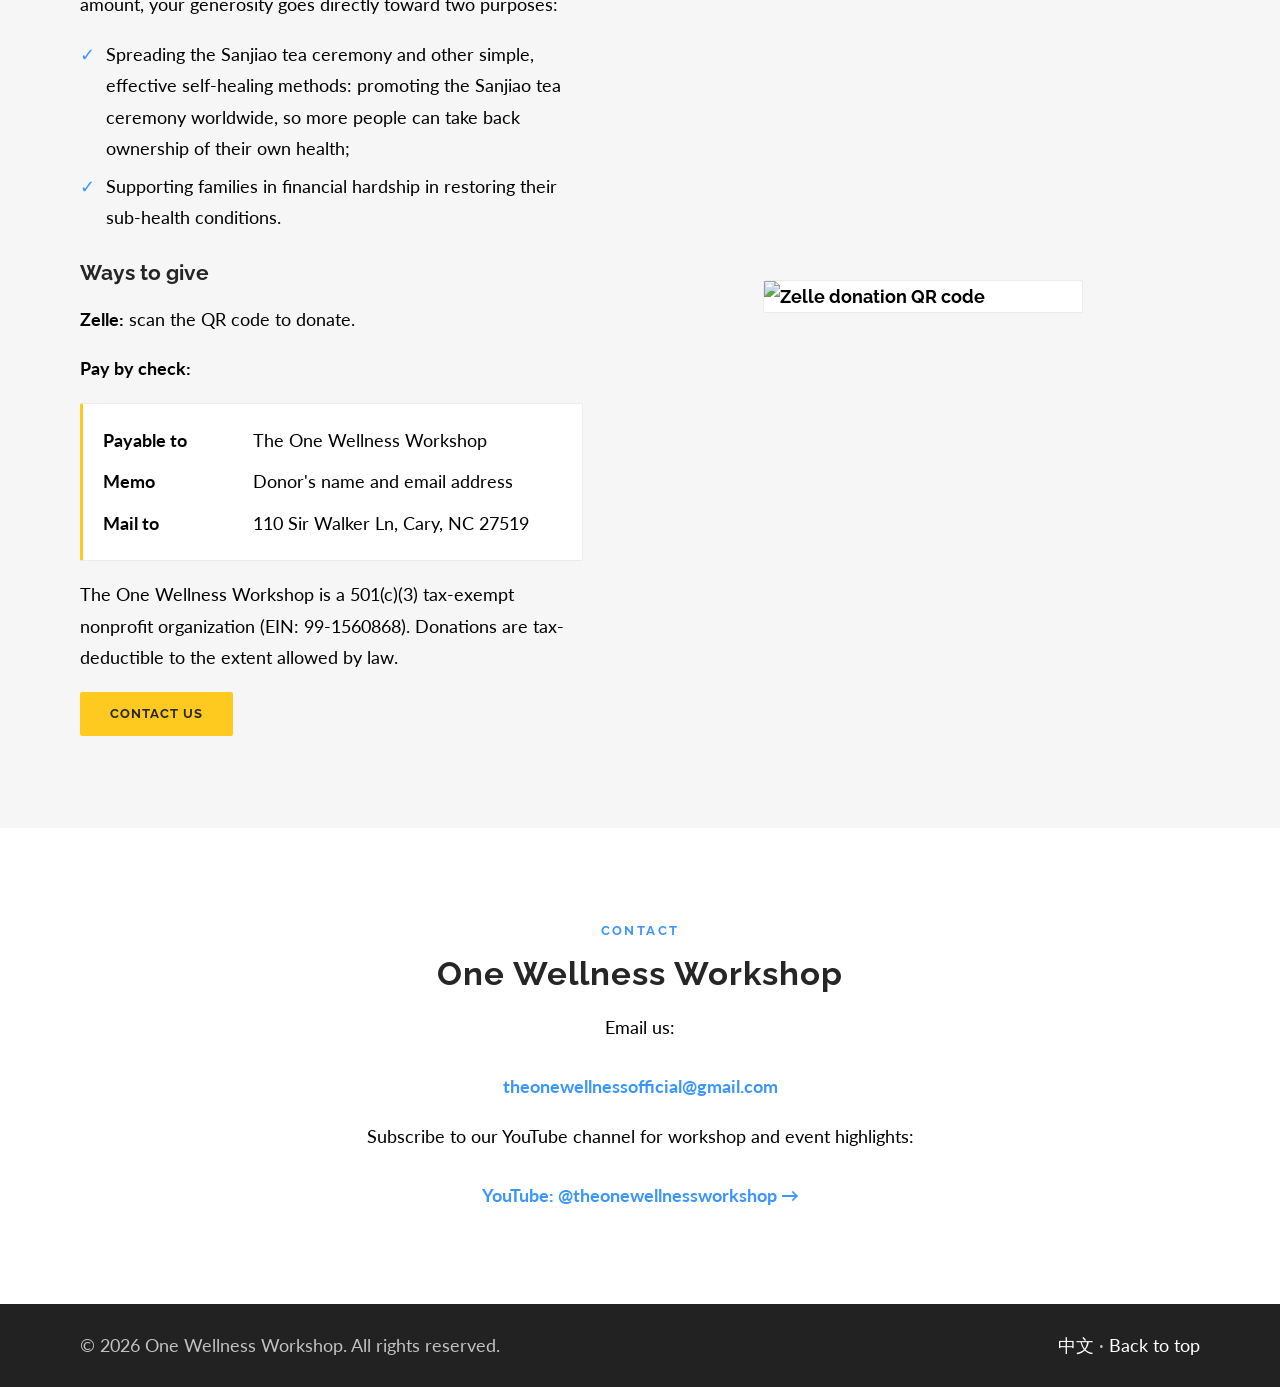
==== commit 5e3794b9: "add sections" ====
--- a/_backup_original/index.html
+++ b/_backup_original/index.html
@@ -129,11 +129,11 @@
         <img src="assets/testimonies-tea.jpg" alt="Participants gathered around the tea table during a Sanjiao tea ceremony" loading="lazy" />
       </figure>
       <div class="container testimonial-grid">
-        <blockquote>“Learning something of the culture and art of Chinese calligraphy with Cassie and our little group was a delightful experience. I feel refreshed physically and spiritually after the Sanjiao tea ceremony. It is so much more than drinking tea.”<span>— Joan</span></blockquote>
-        <blockquote>“I love the calligraphy with Cassie. Besides learning the calligraphy techniques, Cassie introduces you to the history and spiritual elements if you choose to explore that. She is a wonderful teacher. There is an element of mindfulness and meditation that I especially enjoyed.”<span>— Natasha</span></blockquote>
-        <blockquote>“This is my second time at the tea ceremony, and Michael is a gentle teacher, guiding us with thoughtful explanations as well as fun. The Tai Chi element yesterday was an experience that will stay in my spirit forever. I felt grounded, present and open-hearted after my day at Starlight.”<span>— Natasha</span></blockquote>
-        <blockquote>“It was such a grounding class to join. Cassie cares deeply about her art. She led us through the experience with elegance and offered gentle support which aided my understanding.”<span>— Donna</span></blockquote>
-        <blockquote>“The Sanjiao Tea Ceremony is enjoyable, relaxing and emotional at times. I can feel very hot or cold, more energetic and sometimes, after meditation, very sleepy. Peaceful.”<span>— Margaret</span></blockquote>
+        <!-- 占位见证：待有正式内容后替换以下文字即可，板块样式保持不变 -->
+        <blockquote>“Testimonial placeholder — a story from one of our community members will appear here soon.”<span>— Name</span></blockquote>
+        <blockquote>“Testimonial placeholder — a story from one of our community members will appear here soon.”<span>— Name</span></blockquote>
+        <blockquote>“Testimonial placeholder — a story from one of our community members will appear here soon.”<span>— Name</span></blockquote>
+        <blockquote>“Testimonial placeholder — a story from one of our community members will appear here soon.”<span>— Name</span></blockquote>
       </div>
     </section>
 
@@ -155,7 +155,7 @@
           <h2>Support wellness education</h2>
           <p>We are deeply grateful for every donation. No matter the amount, your generosity goes directly toward two purposes:</p>
           <ul class="checklist single">
-            <li><strong>Spreading the Sanjiao tea ceremony and other simple, effective self-healing methods:</strong> promoting the Sanjiao tea ceremony worldwide, so more people can take back ownership of their own health;</li>
+            <li>Spreading the Sanjiao tea ceremony and other simple, effective self-healing methods: promoting the Sanjiao tea ceremony worldwide, so more people can take back ownership of their own health;</li>
             <li>Supporting families in financial hardship in restoring their sub-health conditions.</li>
           </ul>
           <h3 class="subheading">Ways to give</h3>
--- a/_backup_original/styles.css
+++ b/_backup_original/styles.css
@@ -17,9 +17,10 @@
   --yellow-deep: #f4b91a;
   --blue: #3b96fc;
   --charcoal: #262626;
-  --ink: #444444;
-  --muted: #6d6d6d;
-  --muted-soft: #8a8a8a;
+  --ink: #000000;
+  --muted: #000000;
+  --muted-soft: #333333;
+  --body-size: 18px;   /* 全站正文统一字号（与王老师简介段落一致） */
   --band: #f6f6f6;
   --line: #ececec;
   --white: #ffffff;
@@ -35,7 +36,13 @@
   color: var(--ink);
   background: var(--white);
   line-height: 1.75;
-  font-size: 18px;
+  font-size: var(--body-size);
+}
+
+/* 正文统一字号／行高（标题、导航、按钮、页脚等 UI 元素不受影响） */
+p, li, blockquote, figcaption, .bio {
+  font-size: var(--body-size);
+  line-height: 1.75;
 }
 
 a { color: inherit; text-decoration: none; }
@@ -261,9 +268,8 @@
   margin: 22px 0 8px;
 }
 .feature-card p {
-  font-size: 13px;
   line-height: 1.8;
-  color: var(--muted-soft);
+  color: var(--ink);
   margin: 0;
 }
 
@@ -302,7 +308,7 @@
   border-radius: var(--radius);
 }
 
-.split-text p { font-size: 18px; }
+.split-text p { font-size: var(--body-size); }
 
 .subheading {
   font-size: 21px;
@@ -321,8 +327,8 @@
 .checklist li {
   position: relative;
   padding-left: 26px;
-  font-size: 17px;
-  color: var(--muted);
+  font-size: var(--body-size);
+  color: var(--ink);
 }
 .checklist li::before {
   content: "✓";
@@ -373,14 +379,14 @@
 
 blockquote {
   margin: 0;
-  font-size: 19px;
+  font-size: var(--body-size);
   color: var(--ink);
 }
 blockquote span {
   display: block;
   margin-top: 16px;
-  color: var(--muted-soft);
-  font-size: 14px;
+  color: var(--ink);
+  font-size: var(--body-size);
   font-weight: 700;
 }
 
@@ -494,7 +500,7 @@
 }
 .team-card .bio {
   text-align: left;
-  font-size: 16px;
+  font-size: var(--body-size);
   line-height: 1.8;
   margin-top: 12px;
 }
@@ -510,21 +516,25 @@
   border-radius: var(--radius);
 }
 .donate-details li {
-  font-size: 16px;
-  color: var(--ink);
-  padding: 3px 0;
+  font-size: var(--body-size);
+  color: var(--ink);
+  padding: 5px 0;
+  display: flex;
+  flex-wrap: nowrap;      /* 内容过长时在自身列内换行，保持左侧对齐 */
+  align-items: baseline;
+  gap: 0 10px;
 }
 .donate-details li span {
-  display: inline-block;
-  min-width: 170px;
-  color: var(--muted-soft);
-  font-weight: 700;
-  font-size: 14px;
+  flex: 0 0 auto;
+  min-width: 140px;
+  color: var(--ink);
+  font-weight: 700;
+  font-size: var(--body-size);
 }
 
 .donate-tax {
-  font-size: 14px;
-  color: var(--muted-soft);
+  font-size: var(--body-size);
+  color: var(--ink);
   margin: 0 0 18px;
 }
 
@@ -622,4 +632,19 @@
   .hero-lockup { width: min(120px, 42%); }
   .hero-title { font-size: 36px; letter-spacing: 3px; margin-top: 32px; }
   h2 { font-size: 27px; }
-}
+
+  /* 手机端支票信息：标签与内容分行显示，避免长地址被挤成断裂的两行 */
+  .donate-details { padding: 14px 16px; }
+  .donate-details li {
+    flex-direction: column;
+    align-items: flex-start;
+    gap: 0;
+    padding: 8px 0;
+  }
+  .donate-details li + li { border-top: 1px solid var(--line); }
+  .donate-details li span {
+    min-width: 0;
+    margin-bottom: 2px;
+    line-height: 1.5;
+  }
+}
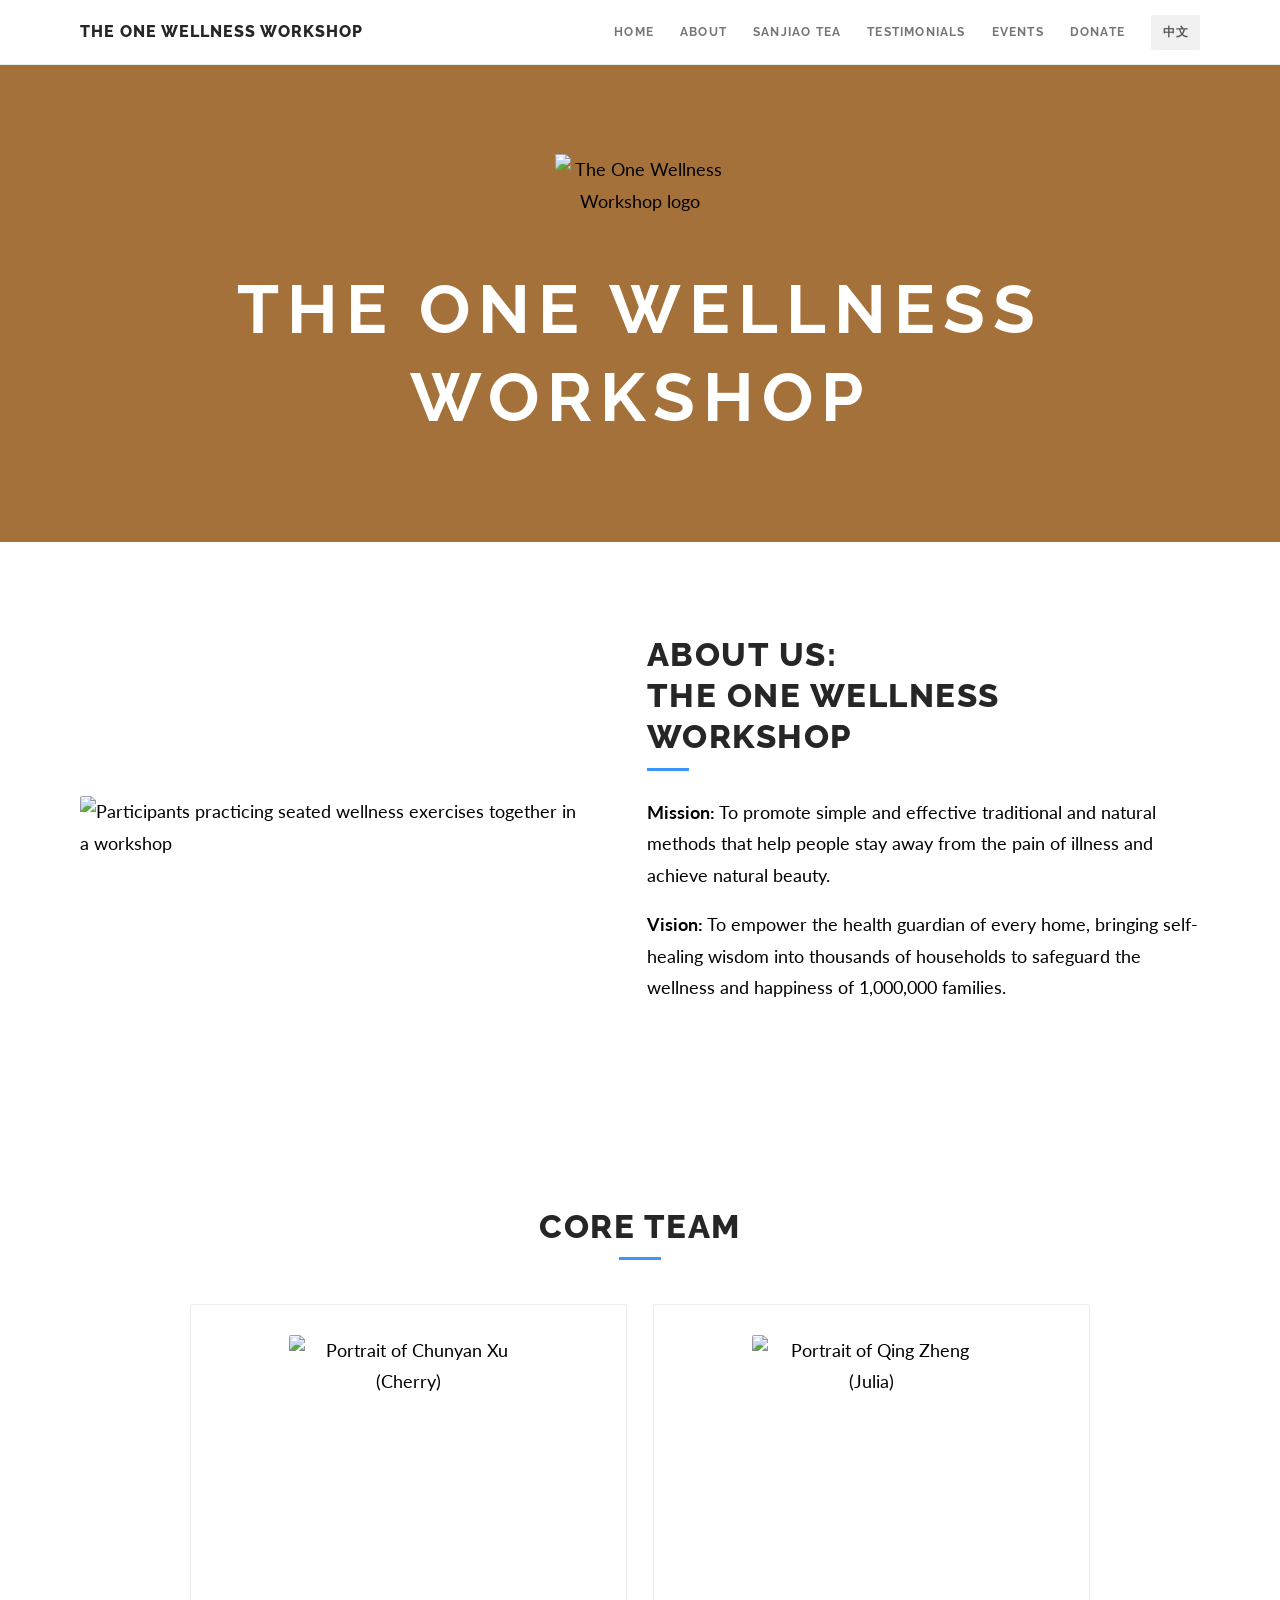
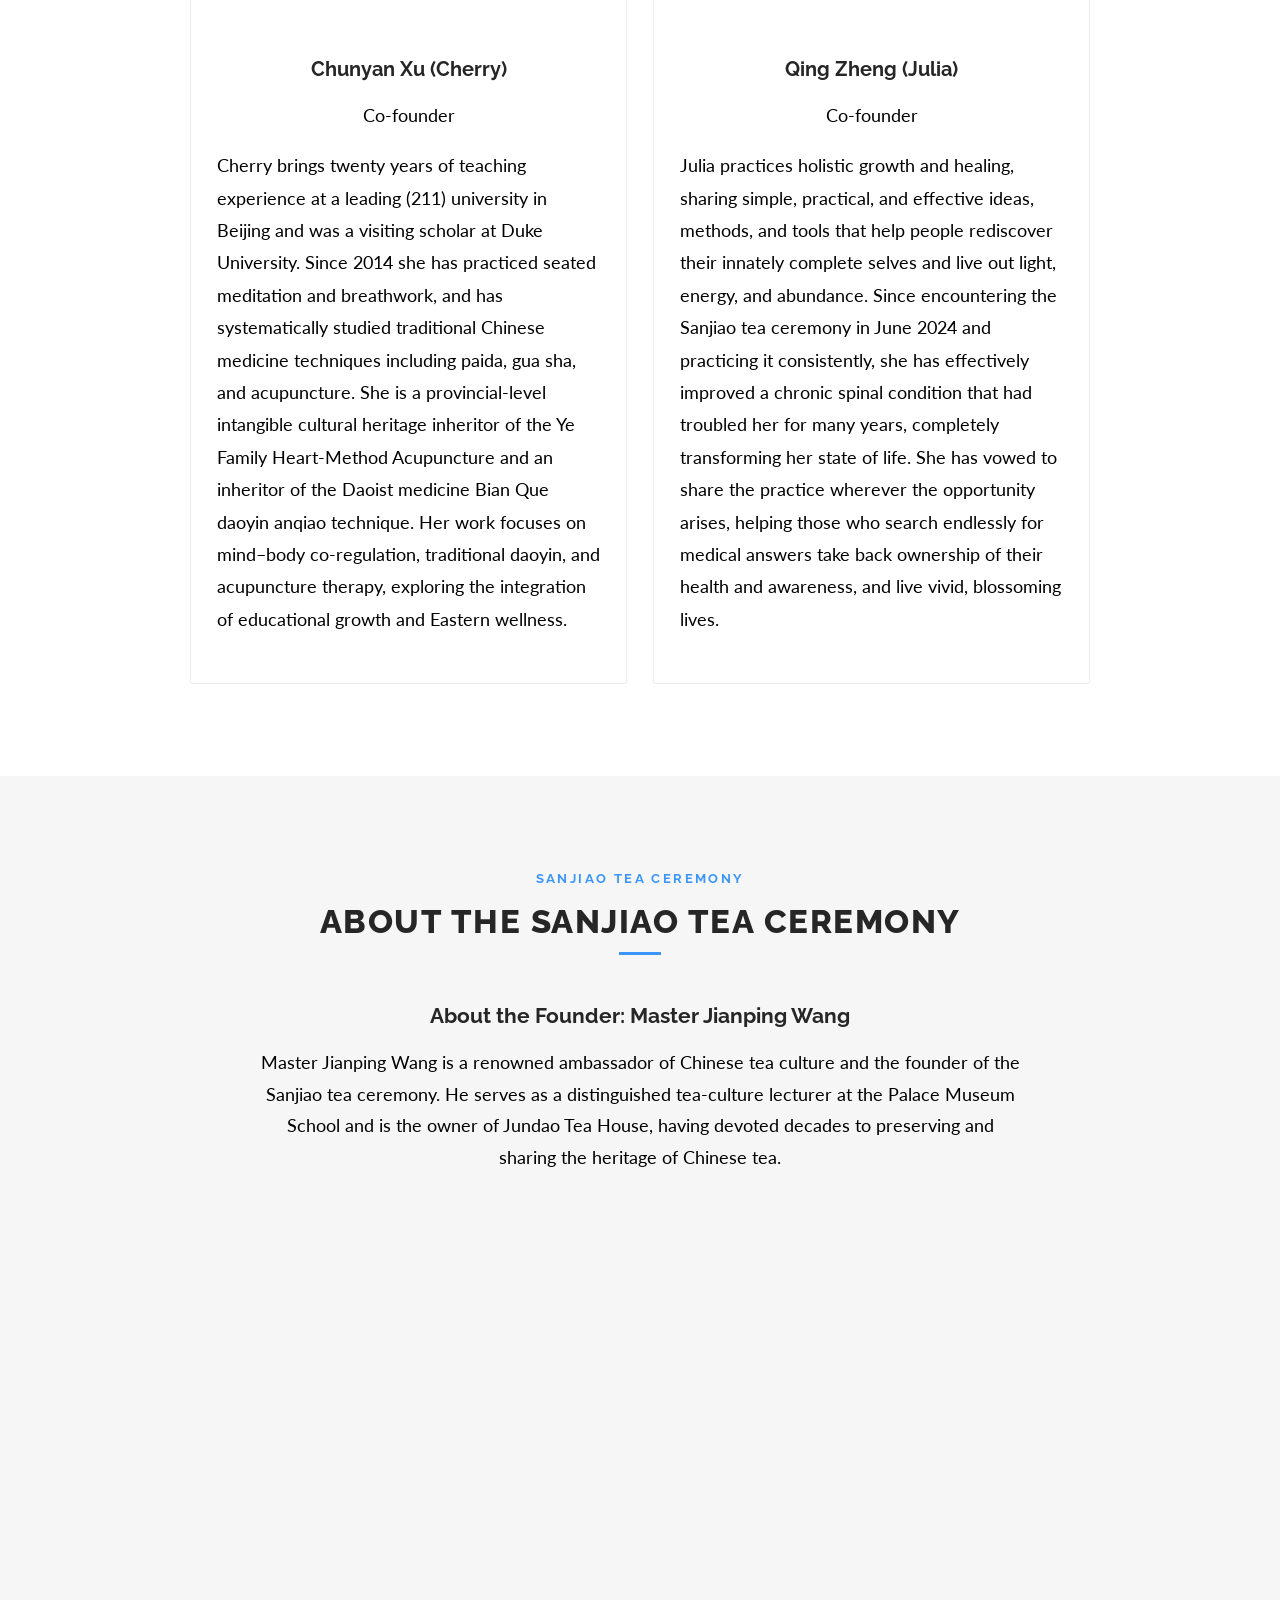
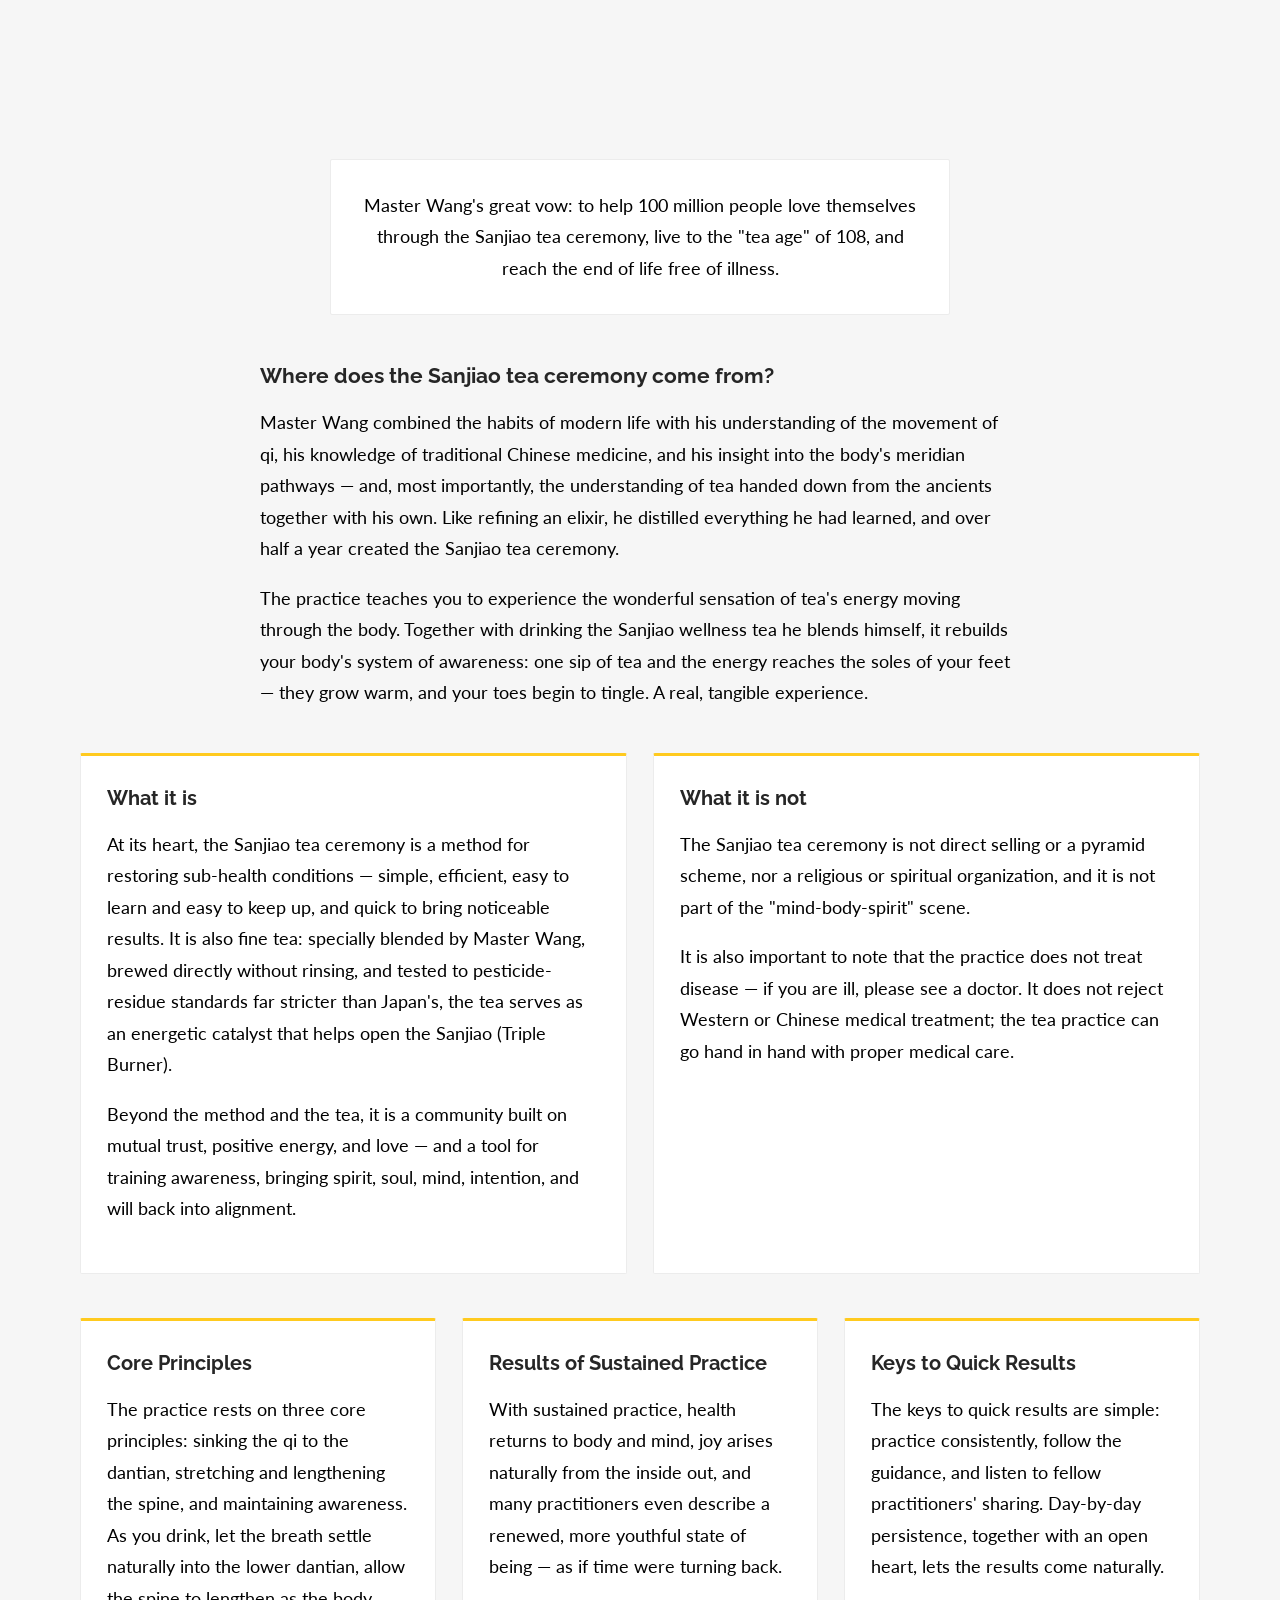
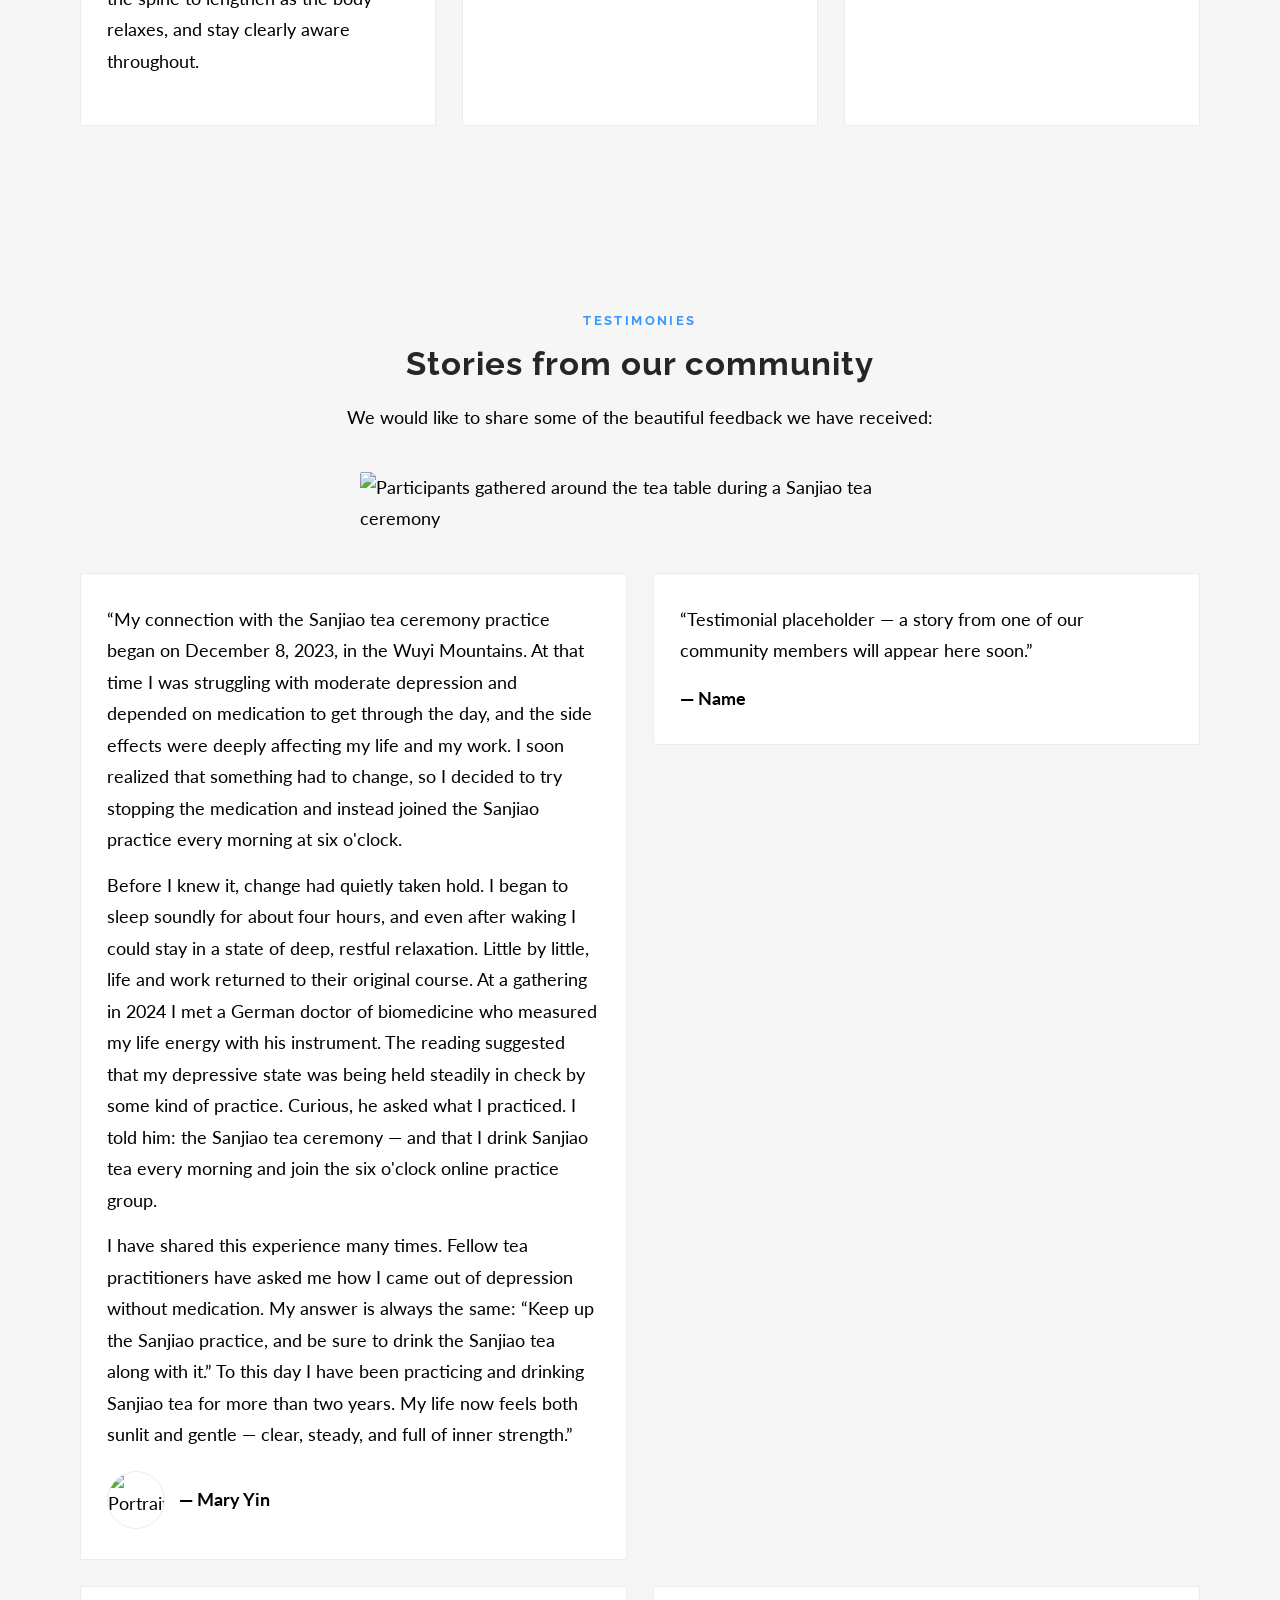
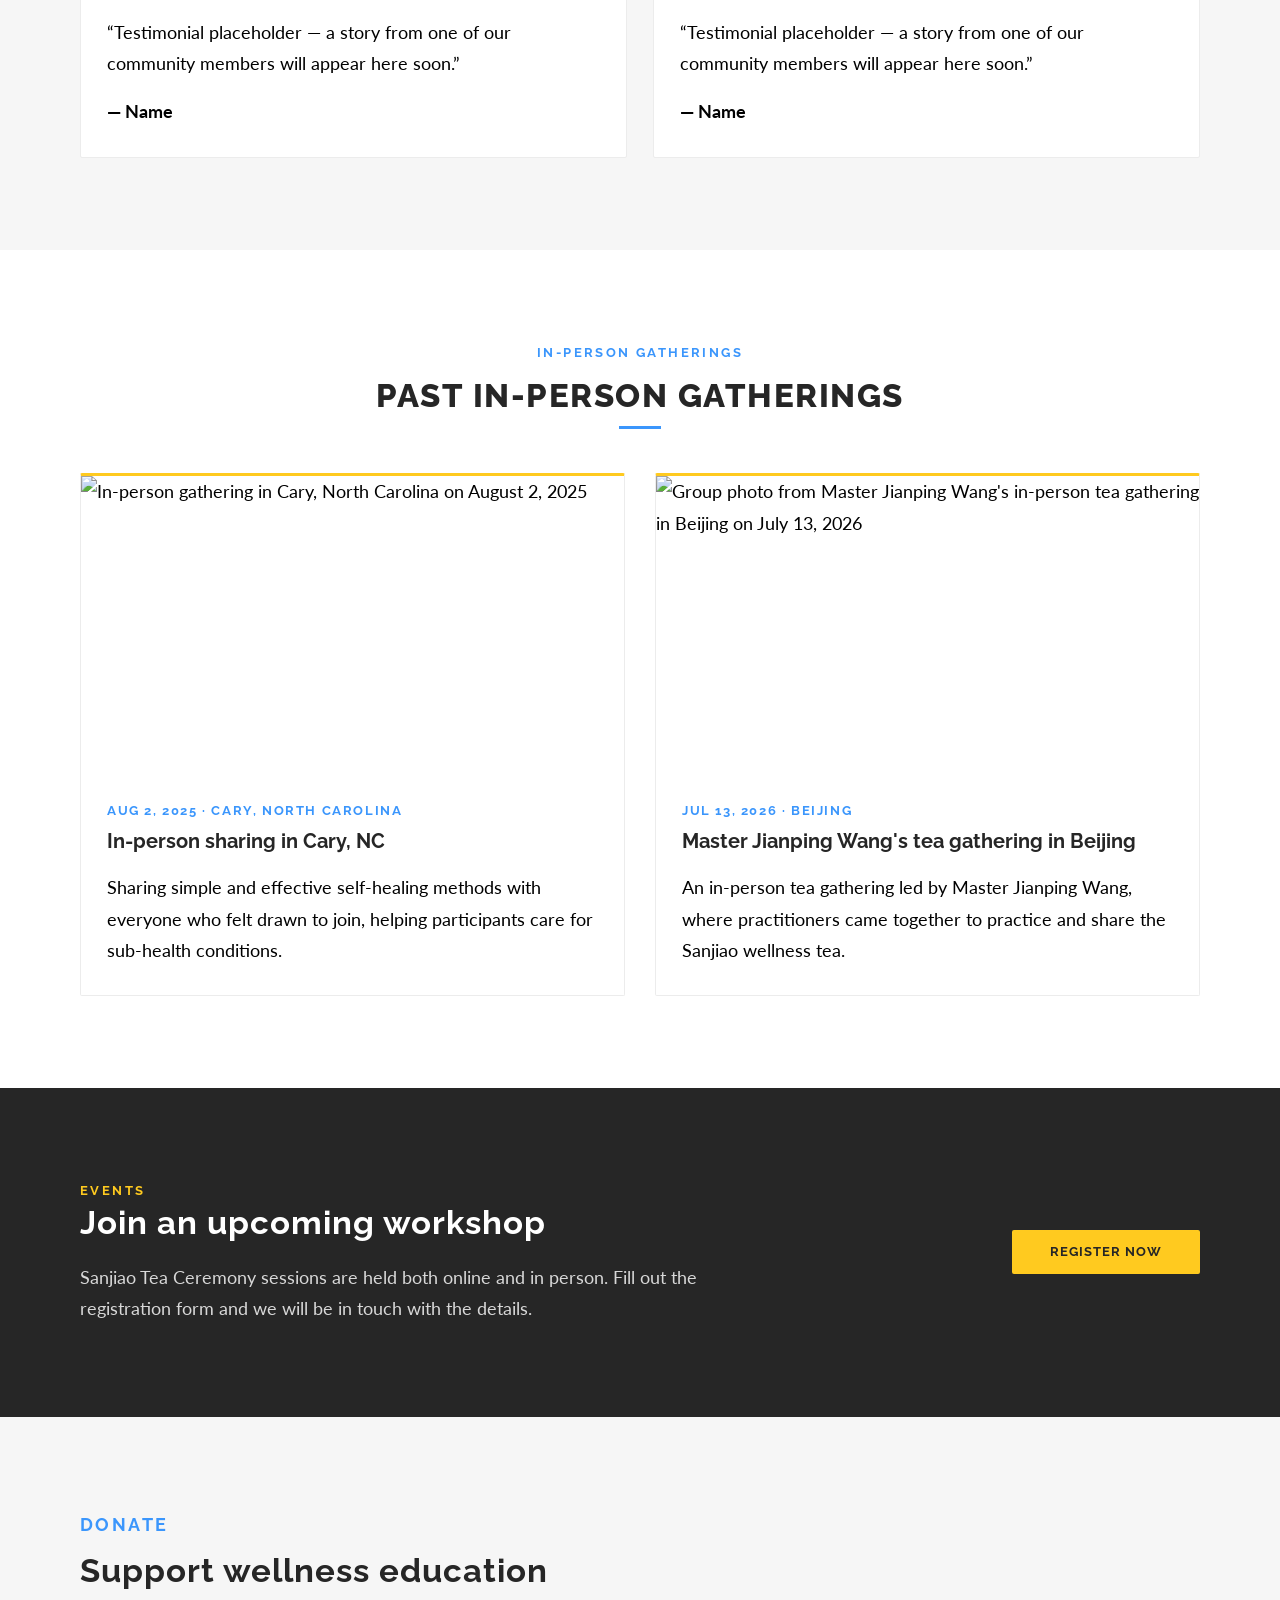
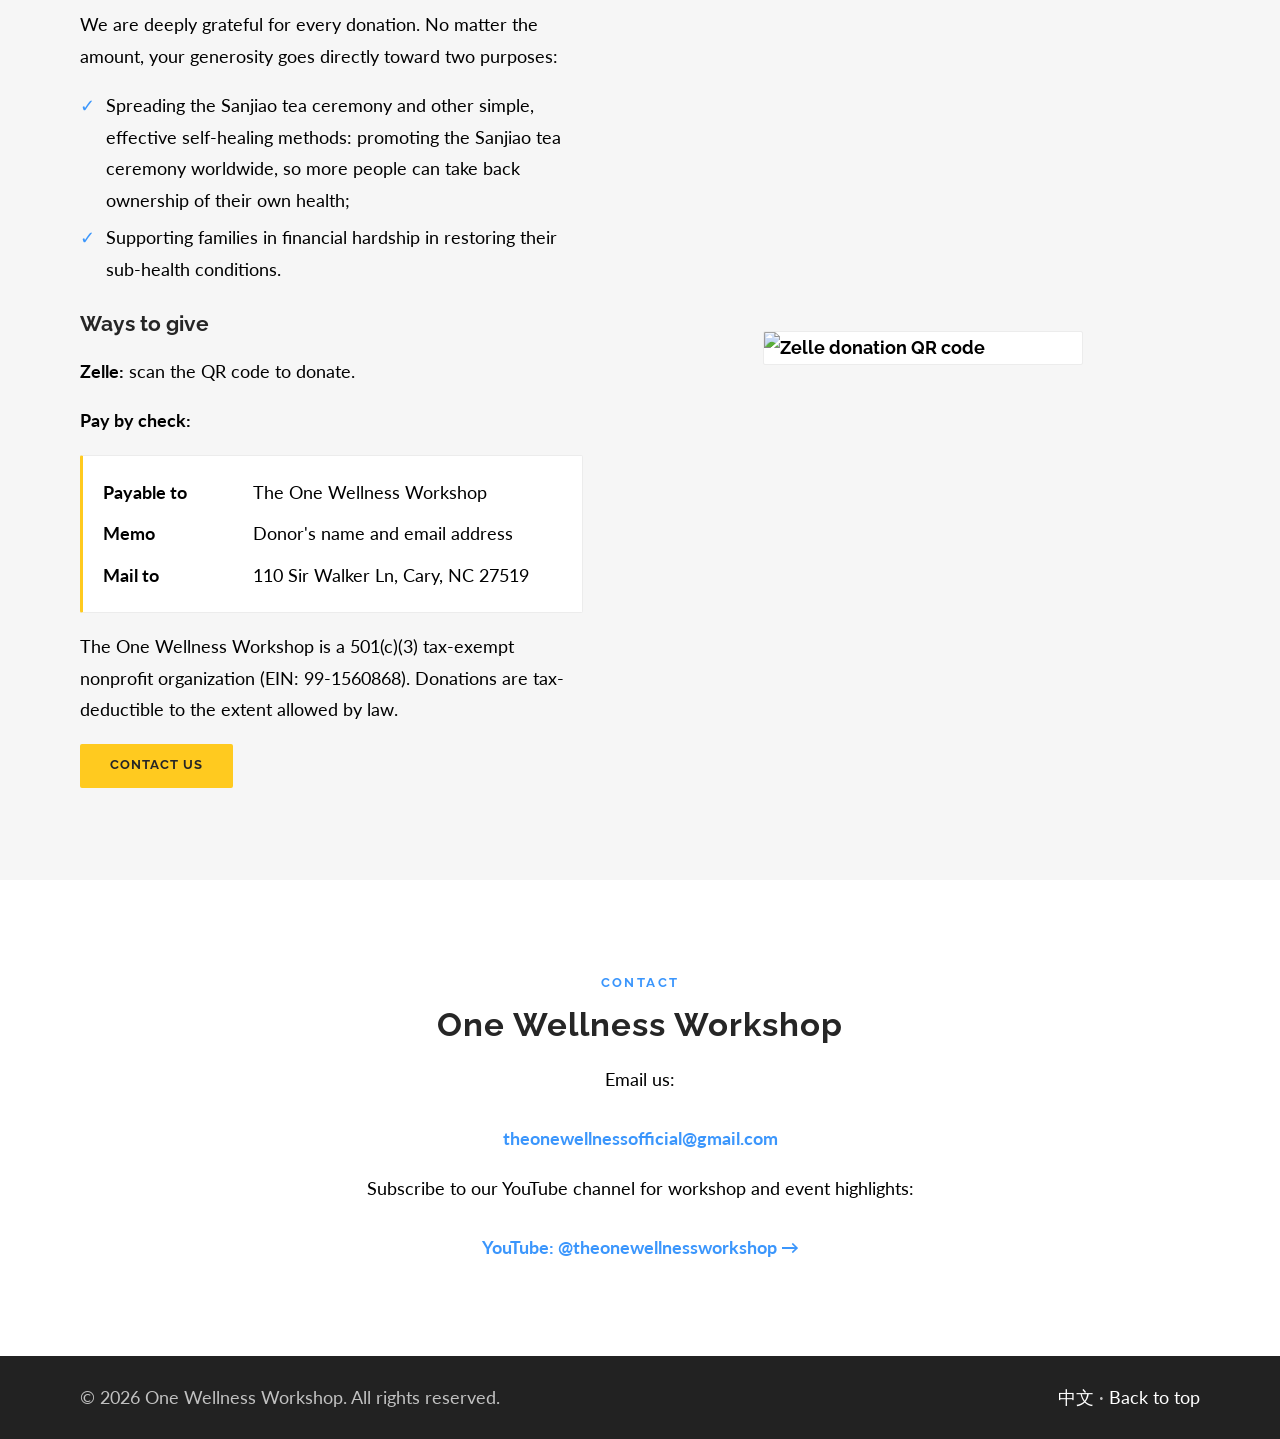
==== commit 3080a21c: "change pic & layout" ====
--- a/_backup_original/index.html
+++ b/_backup_original/index.html
@@ -63,7 +63,7 @@
           <figure class="team-photo"><img src="assets/team-julia.jpg" alt="Portrait of Qing Zheng (Julia)" loading="lazy" /></figure>
           <h3>Qing Zheng (Julia)</h3>
           <p>Co-founder</p>
-          <p class="bio">Julia practices holistic growth and healing, sharing simple, practical, and effective ideas, methods, and tools that help people rediscover their innately complete selves and live out light, energy, and abundance. Since encountering the Sanjiao tea ceremony in June 2024 and practicing it consistently, she has effectively improved and healed a chronic spinal condition that had troubled her for many years, completely transforming her state of life. She has vowed to share the practice wherever the opportunity arises, helping those who search endlessly for medical answers take back ownership of their health and awareness, and live vivid, blossoming lives.</p>
+          <p class="bio">Julia practices holistic growth and healing, sharing simple, practical, and effective ideas, methods, and tools that help people rediscover their innately complete selves and live out light, energy, and abundance. Since encountering the Sanjiao tea ceremony in June 2024 and practicing it consistently, she has effectively improved a chronic spinal condition that had troubled her for many years, completely transforming her state of life. She has vowed to share the practice wherever the opportunity arises, helping those who search endlessly for medical answers take back ownership of their health and awareness, and live vivid, blossoming lives.</p>
         </article>
       </div>
     </section>
@@ -129,11 +129,45 @@
         <img src="assets/testimonies-tea.jpg" alt="Participants gathered around the tea table during a Sanjiao tea ceremony" loading="lazy" />
       </figure>
       <div class="container testimonial-grid">
+        <blockquote>
+          <p>“My connection with the Sanjiao tea ceremony practice began on December 8, 2023, in the Wuyi Mountains. At that time I was struggling with moderate depression and depended on medication to get through the day, and the side effects were deeply affecting my life and my work. I soon realized that something had to change, so I decided to try stopping the medication and instead joined the Sanjiao practice every morning at six o'clock.</p>
+          <p>Before I knew it, change had quietly taken hold. I began to sleep soundly for about four hours, and even after waking I could stay in a state of deep, restful relaxation. Little by little, life and work returned to their original course. At a gathering in 2024 I met a German doctor of biomedicine who measured my life energy with his instrument. The reading suggested that my depressive state was being held steadily in check by some kind of practice. Curious, he asked what I practiced. I told him: the Sanjiao tea ceremony — and that I drink Sanjiao tea every morning and join the six o'clock online practice group.</p>
+          <p>I have shared this experience many times. Fellow tea practitioners have asked me how I came out of depression without medication. My answer is always the same: “Keep up the Sanjiao practice, and be sure to drink the Sanjiao tea along with it.” To this day I have been practicing and drinking Sanjiao tea for more than two years. My life now feels both sunlit and gentle — clear, steady, and full of inner strength.”</p>
+          <div class="testimonial-person">
+            <img src="assets/testimony-mary-yin.jpg" alt="Portrait of Mingzhu Yin (Mary Yin)" loading="lazy" />
+            <span>— Mary Yin</span>
+          </div>
+        </blockquote>
         <!-- 占位见证：待有正式内容后替换以下文字即可，板块样式保持不变 -->
         <blockquote>“Testimonial placeholder — a story from one of our community members will appear here soon.”<span>— Name</span></blockquote>
         <blockquote>“Testimonial placeholder — a story from one of our community members will appear here soon.”<span>— Name</span></blockquote>
         <blockquote>“Testimonial placeholder — a story from one of our community members will appear here soon.”<span>— Name</span></blockquote>
-        <blockquote>“Testimonial placeholder — a story from one of our community members will appear here soon.”<span>— Name</span></blockquote>
+      </div>
+    </section>
+
+    <section id="offline" class="section">
+      <div class="container center-text narrow">
+        <p class="section-kicker">In-Person Gatherings</p>
+        <h2 class="section-title">Past In-Person Gatherings</h2>
+        <span class="title-rule" aria-hidden="true"></span>
+      </div>
+      <div class="container offline-grid">
+        <article class="offline-card">
+          <figure><img src="assets/event-cary-2025.jpg" alt="In-person gathering in Cary, North Carolina on August 2, 2025" loading="lazy" /></figure>
+          <div class="offline-body">
+            <p class="offline-date">Aug 2, 2025 · Cary, North Carolina</p>
+            <h3>In-person sharing in Cary, NC</h3>
+            <p>Sharing simple and effective self-healing methods with everyone who felt drawn to join, helping participants care for sub-health conditions.</p>
+          </div>
+        </article>
+        <article class="offline-card">
+          <figure><img src="assets/event-beijing-2026.jpg" alt="Group photo from Master Jianping Wang's in-person tea gathering in Beijing on July 13, 2026" loading="lazy" /></figure>
+          <div class="offline-body">
+            <p class="offline-date">Jul 13, 2026 · Beijing</p>
+            <h3>Master Jianping Wang's tea gathering in Beijing</h3>
+            <p>An in-person tea gathering led by Master Jianping Wang, where practitioners came together to practice and share the Sanjiao wellness tea.</p>
+          </div>
+        </article>
       </div>
     </section>
 
--- a/_backup_original/styles.css
+++ b/_backup_original/styles.css
@@ -351,7 +351,11 @@
   max-width: 900px;               /* 两张卡片时整体居中，避免占满整行 */
   margin: 44px auto 0;
 }
-.testimonial-grid { grid-template-columns: repeat(2, 1fr); margin-top: 38px; }
+.testimonial-grid {
+  grid-template-columns: repeat(2, 1fr);
+  margin-top: 38px;
+  align-items: start;   /* 长短见证并排时，短卡片不被拉伸出大片空白 */
+}
 
 .info-card, .team-card, blockquote {
   background: var(--white);
@@ -463,6 +467,72 @@
   border-radius: var(--radius);
   display: block;
 }
+
+/* Full testimonial with a portrait (学员见证) */
+.testimonial-grid blockquote p {
+  margin: 0 0 14px;
+  font-size: var(--body-size);
+  color: var(--ink);
+}
+.testimonial-grid blockquote p:last-of-type { margin-bottom: 0; }
+
+.testimonial-person {
+  display: flex;
+  align-items: center;
+  gap: 14px;
+  margin-top: 20px;
+}
+.testimonial-person img {
+  flex: 0 0 auto;
+  width: 58px;
+  height: 58px;
+  border-radius: 50%;
+  object-fit: cover;
+  object-position: center top;
+  border: 1px solid var(--line);
+}
+.testimonial-person span { margin-top: 0; }
+
+/* --------------------------------------------------------------------------
+   Offline events (线下活动) — one photo card per gathering
+   -------------------------------------------------------------------------- */
+.offline-grid {
+  display: grid;
+  grid-template-columns: repeat(2, 1fr);
+  gap: 30px;
+  margin-top: 44px;
+}
+
+.offline-card {
+  background: var(--white);
+  border: 1px solid var(--line);
+  border-top: 3px solid var(--yellow);
+  border-radius: var(--radius);
+  overflow: hidden;
+  display: flex;
+  flex-direction: column;
+}
+.offline-card figure { margin: 0; }
+.offline-card img {
+  width: 100%;
+  height: 300px;
+  object-fit: cover;
+  object-position: center;
+}
+.offline-card img.focus-lower { object-position: center 70%; }
+
+.offline-body { padding: 24px 26px 28px; }
+.offline-date {
+  margin: 0 0 6px;
+  font-family: "Raleway", "PingFang SC", "Microsoft YaHei", sans-serif;
+  font-size: 13px;
+  font-weight: 700;
+  letter-spacing: 1.6px;
+  text-transform: uppercase;
+  color: var(--blue);
+}
+.offline-card h3 { margin-bottom: 8px; }
+.offline-body p:last-child { margin-bottom: 0; }
 
 .testimonial-photo {
   margin: 38px auto 0;
@@ -606,9 +676,11 @@
   .hero-title { font-size: 46px; letter-spacing: 5px; margin-top: 38px; }
 
   .feature-grid { grid-template-columns: repeat(2, 1fr); gap: 40px 26px; }
-  .card-grid.three, .card-grid.two, .team-grid, .testimonial-grid, .split-grid {
+  .card-grid.three, .card-grid.two, .team-grid, .testimonial-grid, .split-grid,
+  .offline-grid {
     grid-template-columns: 1fr;
   }
+  .offline-card img { height: 240px; }
   .tea-credentials { grid-template-columns: minmax(0, max-content); }
   .split-grid { gap: 36px; }
   .checklist { grid-template-columns: 1fr; }
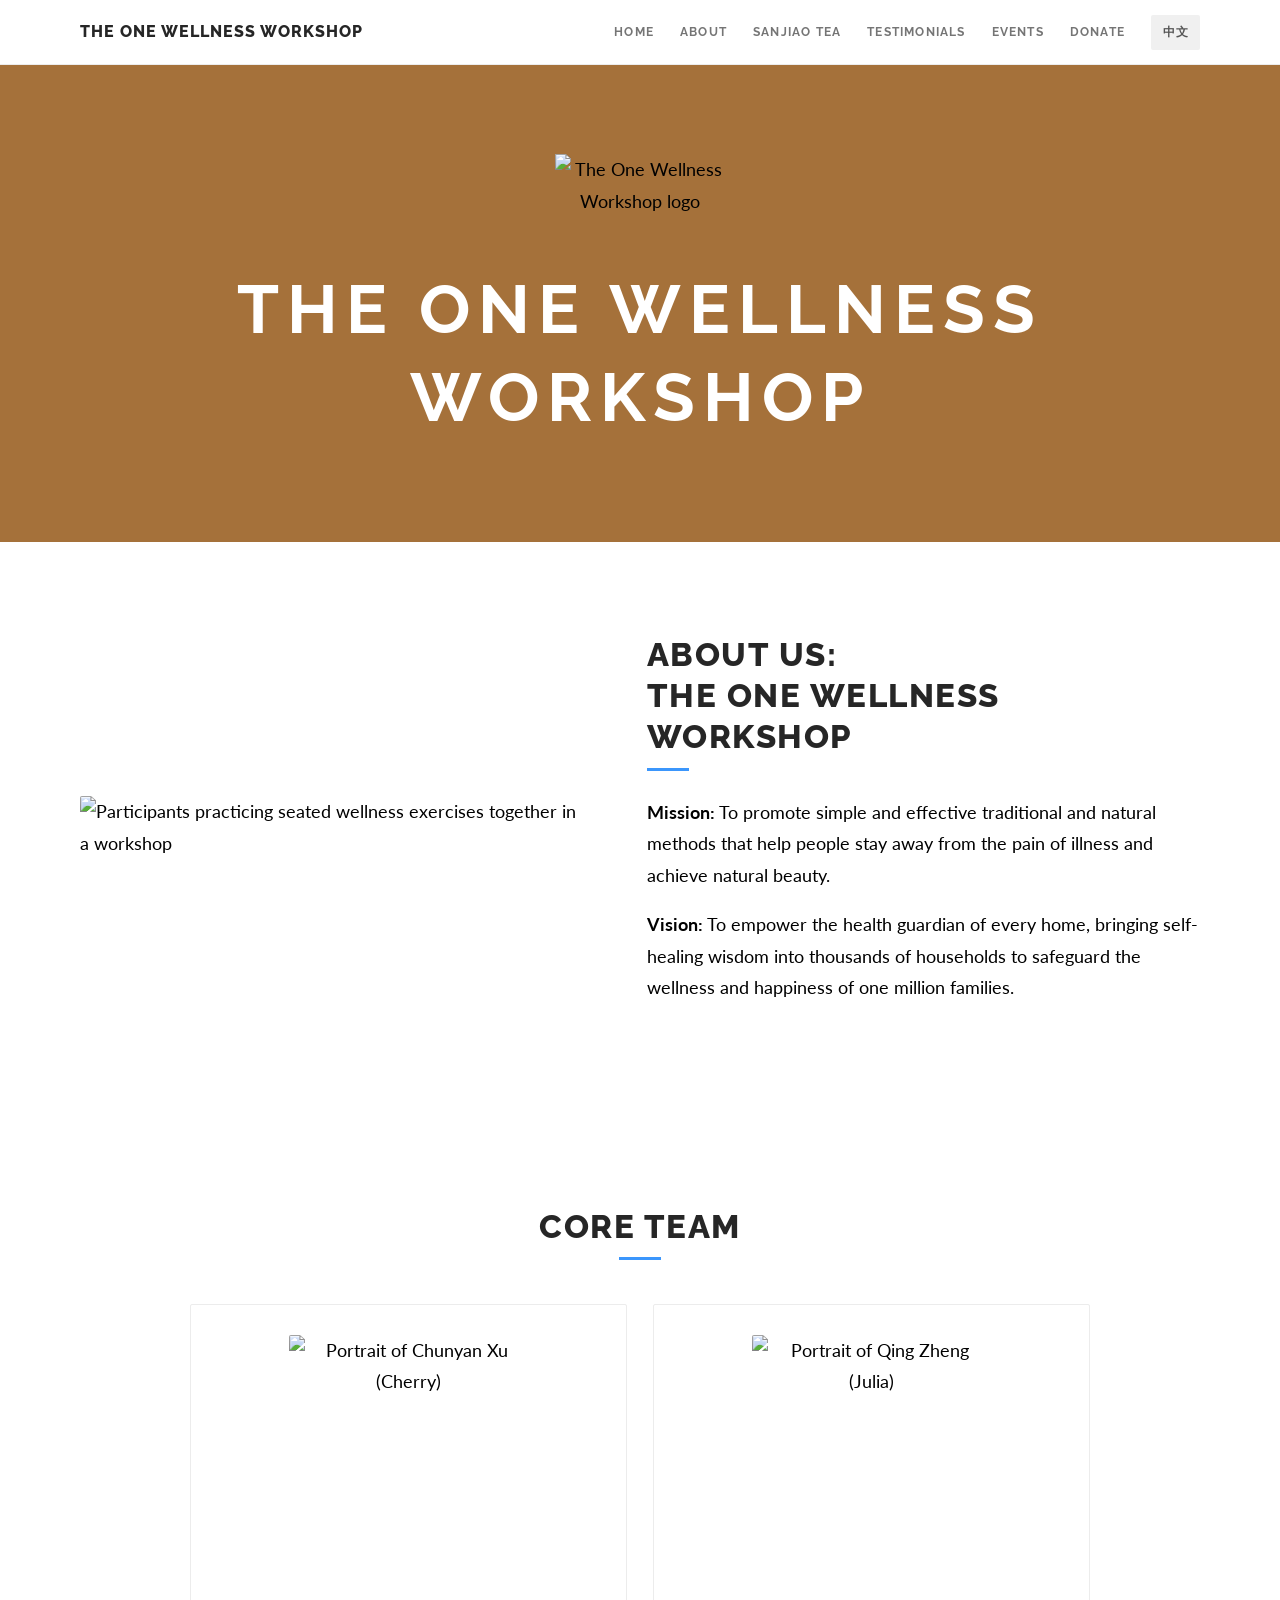
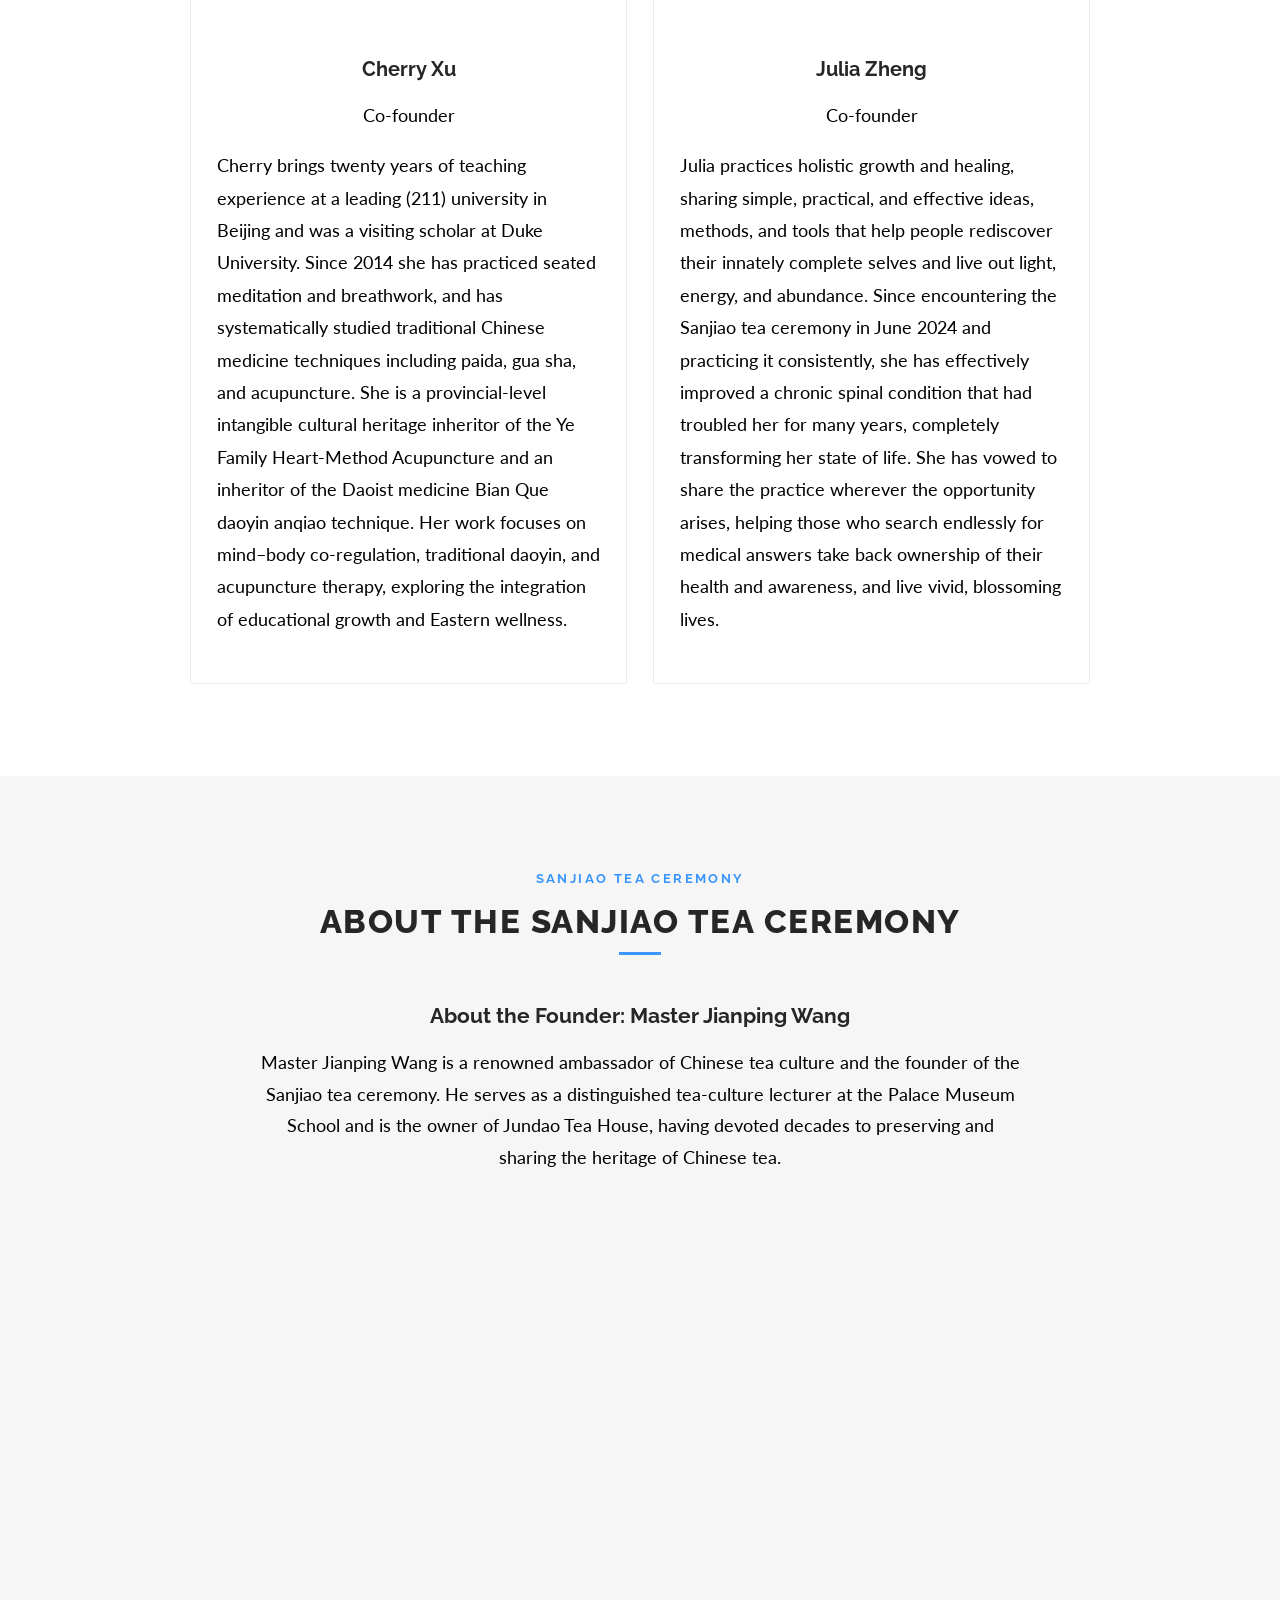
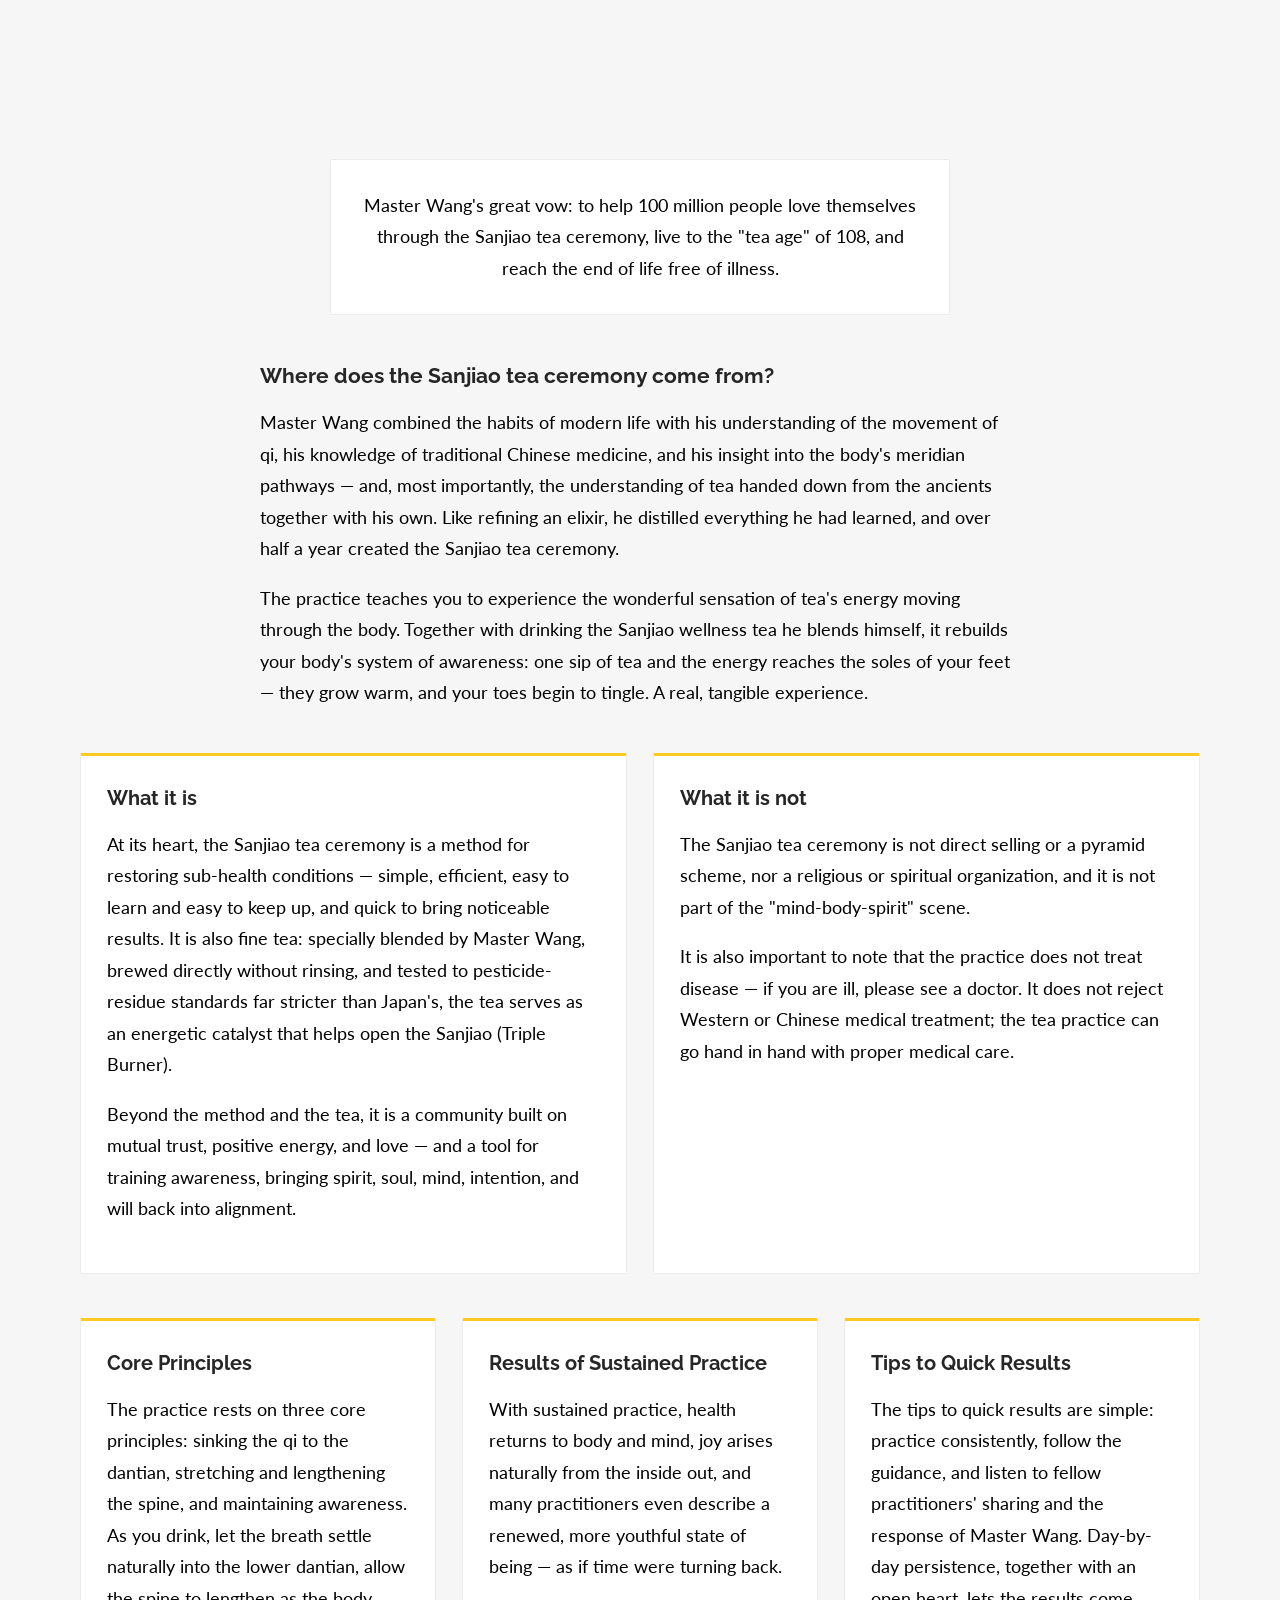
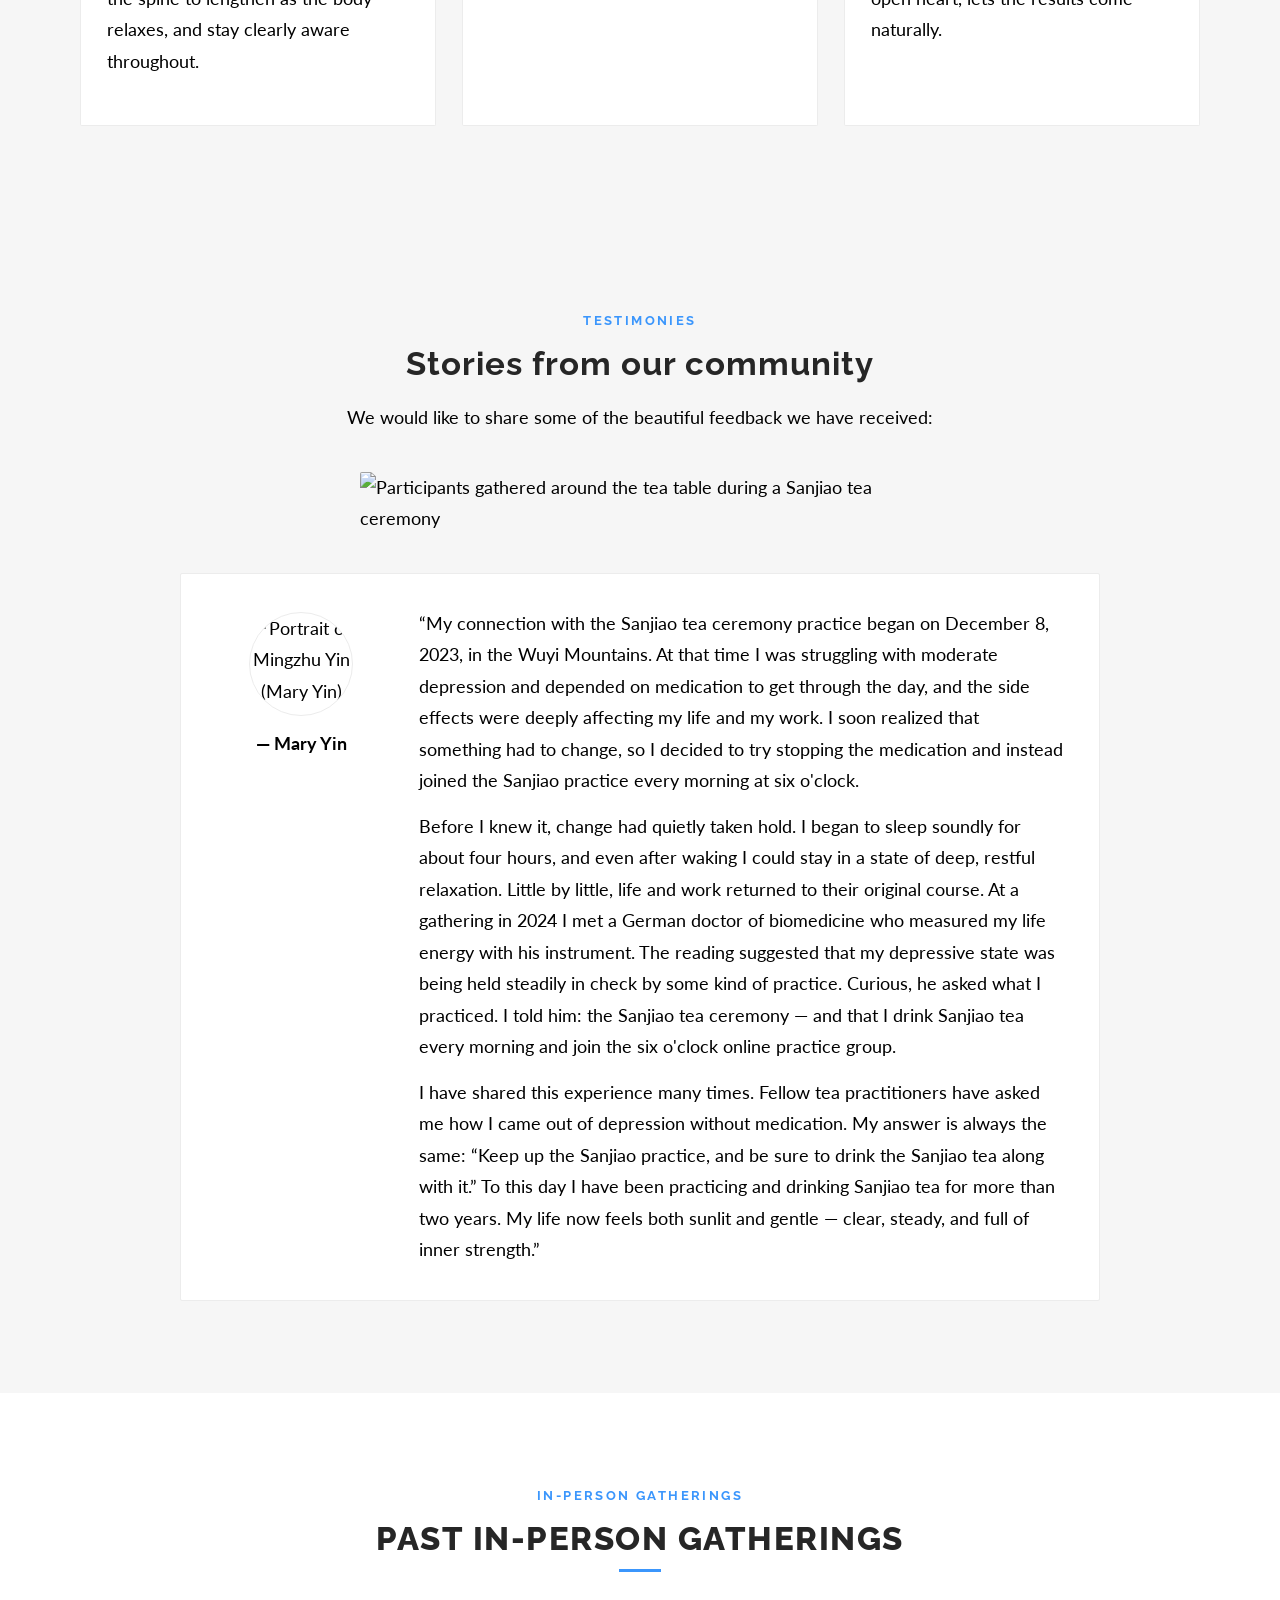
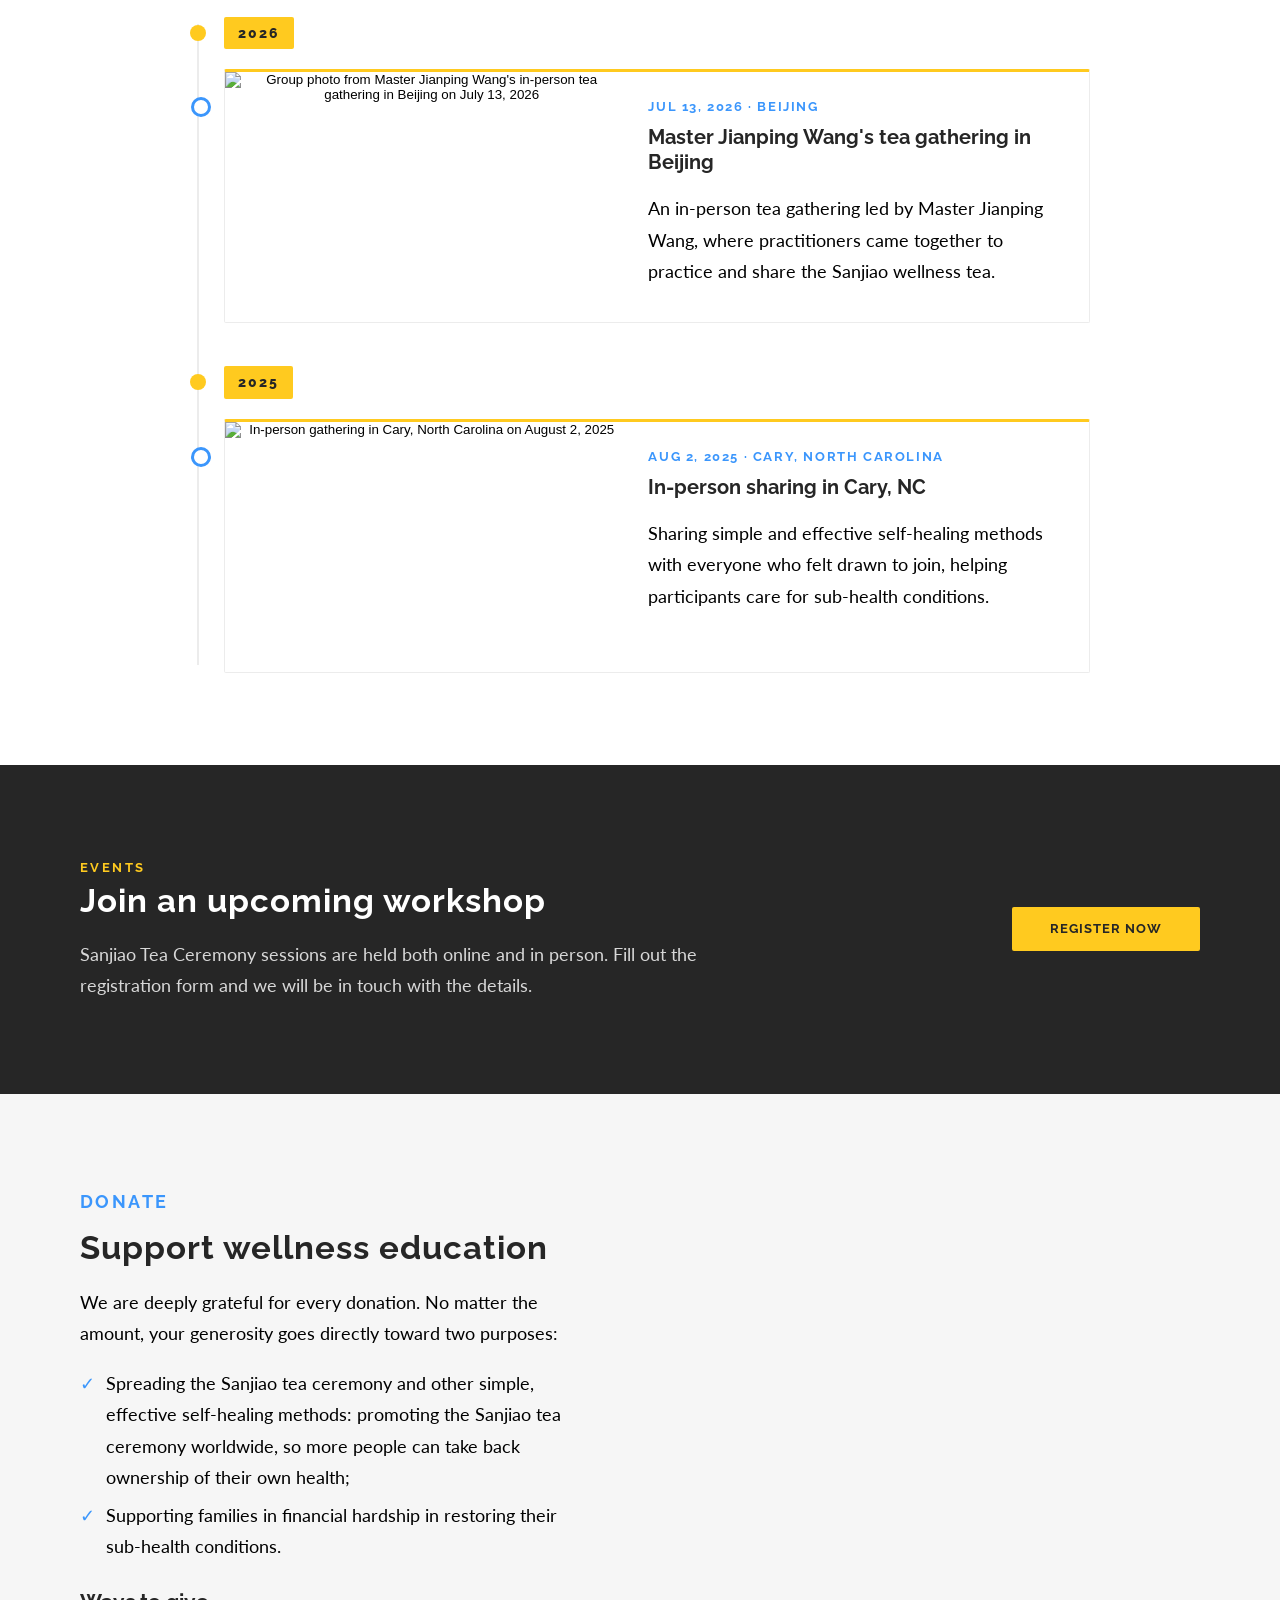
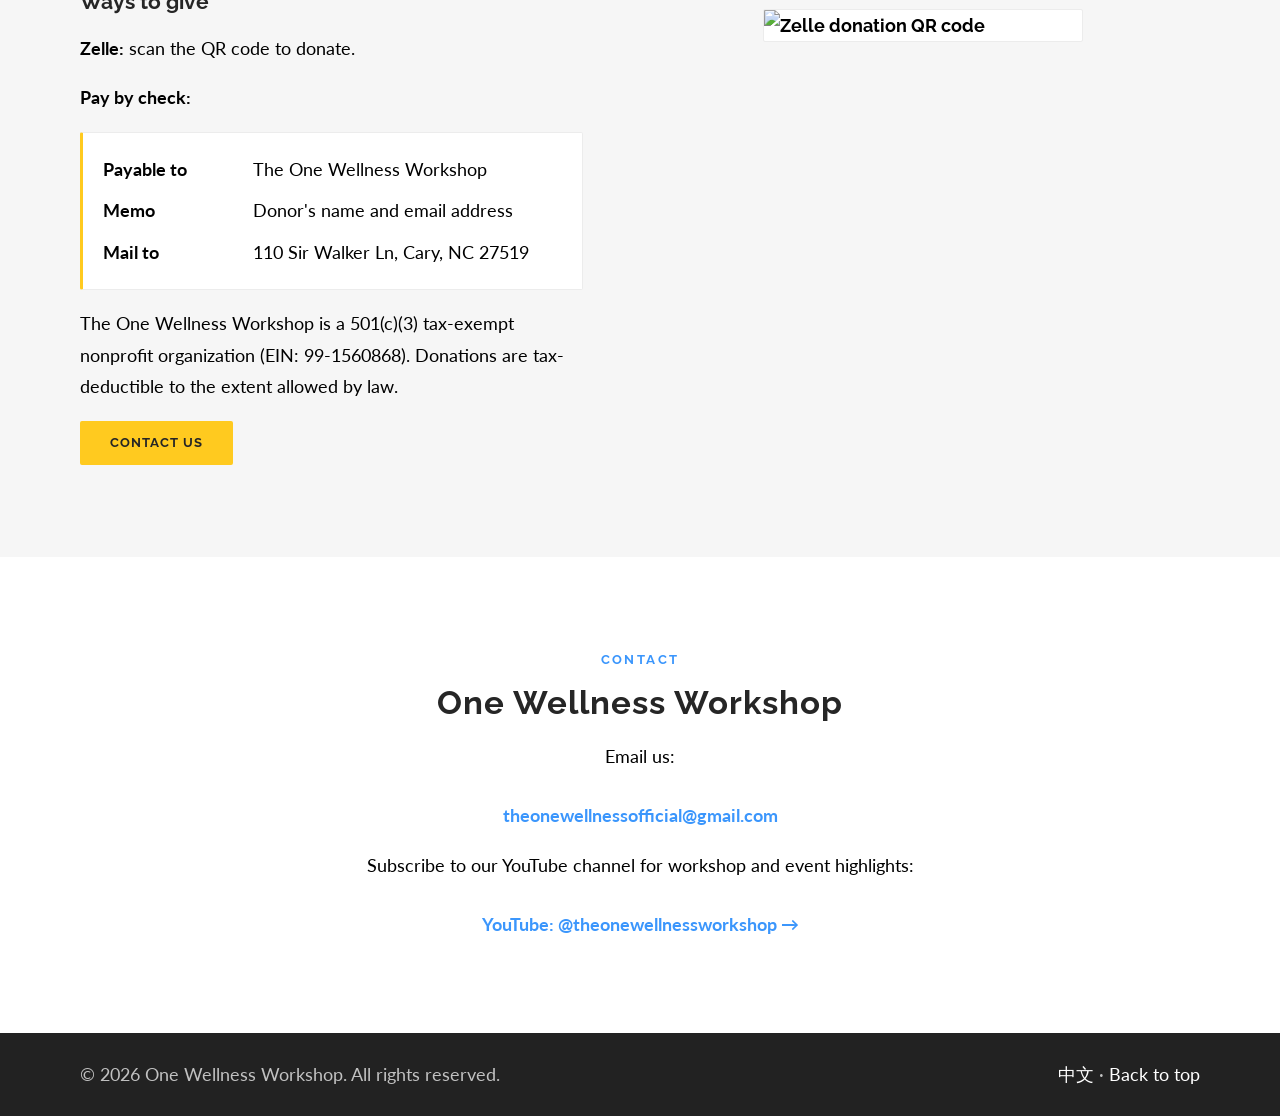
==== commit 7d32af96: "add testimonials" ====
--- a/_backup_original/index.html
+++ b/_backup_original/index.html
@@ -42,7 +42,7 @@
           <h2 class="section-title">About Us:<br />The One Wellness Workshop</h2>
           <span class="title-rule left" aria-hidden="true"></span>
           <p><strong>Mission:</strong> To promote simple and effective traditional and natural methods that help people stay away from the pain of illness and achieve natural beauty.</p>
-          <p><strong>Vision:</strong> To empower the health guardian of every home, bringing self-healing wisdom into thousands of households to safeguard the wellness and happiness of 1,000,000 families.</p>
+          <p><strong>Vision:</strong> To empower the health guardian of every home, bringing self-healing wisdom into thousands of households to safeguard the wellness and happiness of one million families.</p>
         </div>
       </div>
     </section>
@@ -55,13 +55,13 @@
       <div class="container team-grid">
         <article class="team-card">
           <figure class="team-photo"><img src="assets/team-cherry.jpg" alt="Portrait of Chunyan Xu (Cherry)" loading="lazy" /></figure>
-          <h3>Chunyan Xu (Cherry)</h3>
+          <h3>Cherry Xu</h3>
           <p>Co-founder</p>
           <p class="bio">Cherry brings twenty years of teaching experience at a leading (211) university in Beijing and was a visiting scholar at Duke University. Since 2014 she has practiced seated meditation and breathwork, and has systematically studied traditional Chinese medicine techniques including paida, gua sha, and acupuncture. She is a provincial-level intangible cultural heritage inheritor of the Ye Family Heart-Method Acupuncture and an inheritor of the Daoist medicine Bian Que daoyin anqiao technique. Her work focuses on mind–body co-regulation, traditional daoyin, and acupuncture therapy, exploring the integration of educational growth and Eastern wellness.</p>
         </article>
         <article class="team-card">
           <figure class="team-photo"><img src="assets/team-julia.jpg" alt="Portrait of Qing Zheng (Julia)" loading="lazy" /></figure>
-          <h3>Qing Zheng (Julia)</h3>
+          <h3>Julia Zheng</h3>
           <p>Co-founder</p>
           <p class="bio">Julia practices holistic growth and healing, sharing simple, practical, and effective ideas, methods, and tools that help people rediscover their innately complete selves and live out light, energy, and abundance. Since encountering the Sanjiao tea ceremony in June 2024 and practicing it consistently, she has effectively improved a chronic spinal condition that had troubled her for many years, completely transforming her state of life. She has vowed to share the practice wherever the opportunity arises, helping those who search endlessly for medical answers take back ownership of their health and awareness, and live vivid, blossoming lives.</p>
         </article>
@@ -113,8 +113,8 @@
           <p>With sustained practice, health returns to body and mind, joy arises naturally from the inside out, and many practitioners even describe a renewed, more youthful state of being — as if time were turning back.</p>
         </article>
         <article class="info-card">
-          <h3>Keys to Quick Results</h3>
-          <p>The keys to quick results are simple: practice consistently, follow the guidance, and listen to fellow practitioners' sharing. Day-by-day persistence, together with an open heart, lets the results come naturally.</p>
+          <h3>Tips to Quick Results</h3>
+          <p>The tips to quick results are simple: practice consistently, follow the guidance, and listen to fellow practitioners' sharing and the response of Master Wang. Day-by-day persistence, together with an open heart, lets the results come naturally.</p>
         </article>
       </div>
     </section>
@@ -138,10 +138,7 @@
             <span>— Mary Yin</span>
           </div>
         </blockquote>
-        <!-- 占位见证：待有正式内容后替换以下文字即可，板块样式保持不变 -->
-        <blockquote>“Testimonial placeholder — a story from one of our community members will appear here soon.”<span>— Name</span></blockquote>
-        <blockquote>“Testimonial placeholder — a story from one of our community members will appear here soon.”<span>— Name</span></blockquote>
-        <blockquote>“Testimonial placeholder — a story from one of our community members will appear here soon.”<span>— Name</span></blockquote>
+        <!-- 新增见证：复制上面一整个 <blockquote> 结构，替换文字、头像与姓名即可 -->
       </div>
     </section>
 
@@ -151,23 +148,43 @@
         <h2 class="section-title">Past In-Person Gatherings</h2>
         <span class="title-rule" aria-hidden="true"></span>
       </div>
-      <div class="container offline-grid">
-        <article class="offline-card">
-          <figure><img src="assets/event-cary-2025.jpg" alt="In-person gathering in Cary, North Carolina on August 2, 2025" loading="lazy" /></figure>
-          <div class="offline-body">
-            <p class="offline-date">Aug 2, 2025 · Cary, North Carolina</p>
-            <h3>In-person sharing in Cary, NC</h3>
-            <p>Sharing simple and effective self-healing methods with everyone who felt drawn to join, helping participants care for sub-health conditions.</p>
-          </div>
-        </article>
-        <article class="offline-card">
-          <figure><img src="assets/event-beijing-2026.jpg" alt="Group photo from Master Jianping Wang's in-person tea gathering in Beijing on July 13, 2026" loading="lazy" /></figure>
-          <div class="offline-body">
-            <p class="offline-date">Jul 13, 2026 · Beijing</p>
-            <h3>Master Jianping Wang's tea gathering in Beijing</h3>
-            <p>An in-person tea gathering led by Master Jianping Wang, where practitioners came together to practice and share the Sanjiao wellness tea.</p>
-          </div>
-        </article>
+      <!-- 时间轴：按年份从新到旧排列。新增活动时，在对应年份下复制一个
+           <li class="timeline-item">…</li>；同一场活动可放多张照片，
+           在 .offline-gallery 里继续追加 <button class="gallery-item"> 即可。 -->
+      <div class="container timeline">
+        <ol class="timeline-list">
+          <li class="timeline-year"><span>2026</span></li>
+          <li class="timeline-item">
+            <article class="offline-card">
+              <figure class="offline-gallery">
+                <button type="button" class="gallery-item" data-caption="Jul 13, 2026 · Beijing — Master Jianping Wang's tea gathering">
+                  <img src="assets/event-beijing-2026.jpg" alt="Group photo from Master Jianping Wang's in-person tea gathering in Beijing on July 13, 2026" loading="lazy" />
+                </button>
+              </figure>
+              <div class="offline-body">
+                <p class="offline-date">Jul 13, 2026 · Beijing</p>
+                <h3>Master Jianping Wang's tea gathering in Beijing</h3>
+                <p>An in-person tea gathering led by Master Jianping Wang, where practitioners came together to practice and share the Sanjiao wellness tea.</p>
+              </div>
+            </article>
+          </li>
+
+          <li class="timeline-year"><span>2025</span></li>
+          <li class="timeline-item">
+            <article class="offline-card">
+              <figure class="offline-gallery">
+                <button type="button" class="gallery-item" data-caption="Aug 2, 2025 · Cary, North Carolina — In-person sharing">
+                  <img src="assets/event-cary-2025.jpg" alt="In-person gathering in Cary, North Carolina on August 2, 2025" loading="lazy" />
+                </button>
+              </figure>
+              <div class="offline-body">
+                <p class="offline-date">Aug 2, 2025 · Cary, North Carolina</p>
+                <h3>In-person sharing in Cary, NC</h3>
+                <p>Sharing simple and effective self-healing methods with everyone who felt drawn to join, helping participants care for sub-health conditions.</p>
+              </div>
+            </article>
+          </li>
+        </ol>
       </div>
     </section>
 
@@ -259,6 +276,80 @@
     }
     placeDonateQr();
     mqMobile.addEventListener('change', placeDonateQr);
+
+    // 线下活动照片灯箱：点击照片全屏查看，同一场活动的多张照片可左右切换
+    (function () {
+      const triggers = Array.from(document.querySelectorAll('.gallery-item'));
+      if (!triggers.length) return;
+
+      const overlay = document.createElement('div');
+      overlay.className = 'lightbox';
+      overlay.hidden = true;
+      overlay.setAttribute('role', 'dialog');
+      overlay.setAttribute('aria-modal', 'true');
+      overlay.setAttribute('aria-label', 'Event photo');
+      overlay.innerHTML =
+        '<button type="button" class="lightbox-close" aria-label="Close">×</button>' +
+        '<button type="button" class="lightbox-nav prev" aria-label="Previous photo">‹</button>' +
+        '<figure class="lightbox-figure"><img alt="" /><figcaption></figcaption></figure>' +
+        '<button type="button" class="lightbox-nav next" aria-label="Next photo">›</button>';
+      document.body.appendChild(overlay);
+
+      const imgEl = overlay.querySelector('img');
+      const capEl = overlay.querySelector('figcaption');
+      const prevBtn = overlay.querySelector('.prev');
+      const nextBtn = overlay.querySelector('.next');
+      let group = [];
+      let index = 0;
+      let lastFocus = null;
+
+      function render() {
+        const btn = group[index];
+        const source = btn.querySelector('img');
+        imgEl.src = source.currentSrc || source.src;
+        imgEl.alt = source.alt || '';
+        capEl.textContent = btn.dataset.caption || source.alt || '';
+        const multiple = group.length > 1;
+        prevBtn.hidden = !multiple;
+        nextBtn.hidden = !multiple;
+      }
+
+      function open(btn) {
+        const gallery = btn.closest('.offline-gallery') || document;
+        group = Array.from(gallery.querySelectorAll('.gallery-item'));
+        index = Math.max(0, group.indexOf(btn));
+        lastFocus = btn;
+        render();
+        overlay.hidden = false;
+        document.body.classList.add('lightbox-open');
+        overlay.querySelector('.lightbox-close').focus();
+      }
+
+      function close() {
+        overlay.hidden = true;
+        document.body.classList.remove('lightbox-open');
+        imgEl.removeAttribute('src');
+        if (lastFocus) lastFocus.focus();
+      }
+
+      function step(delta) {
+        if (group.length < 2) return;
+        index = (index + delta + group.length) % group.length;
+        render();
+      }
+
+      triggers.forEach((btn) => btn.addEventListener('click', () => open(btn)));
+      overlay.querySelector('.lightbox-close').addEventListener('click', close);
+      prevBtn.addEventListener('click', () => step(-1));
+      nextBtn.addEventListener('click', () => step(1));
+      overlay.addEventListener('click', (e) => { if (e.target === overlay) close(); });
+      document.addEventListener('keydown', (e) => {
+        if (overlay.hidden) return;
+        if (e.key === 'Escape') close();
+        if (e.key === 'ArrowLeft') step(-1);
+        if (e.key === 'ArrowRight') step(1);
+      });
+    })();
   </script>
 </body>
 </html>
--- a/_backup_original/styles.css
+++ b/_backup_original/styles.css
@@ -351,10 +351,14 @@
   max-width: 900px;               /* 两张卡片时整体居中，避免占满整行 */
   margin: 44px auto 0;
 }
+/* 见证：单列加宽卡片。卡片本身用整行宽度（920px），卡内再分两栏——
+   左栏放头像与姓名，右栏放正文，这样正文行宽仍保持在易读范围内，
+   不会因为卡片变宽而出现一行七八十字的“串行”问题。 */
 .testimonial-grid {
-  grid-template-columns: repeat(2, 1fr);
-  margin-top: 38px;
-  align-items: start;   /* 长短见证并排时，短卡片不被拉伸出大片空白 */
+  grid-template-columns: 1fr;
+  max-width: 920px;
+  margin: 38px auto 0;
+  align-items: start;
 }
 
 .info-card, .team-card, blockquote {
@@ -476,11 +480,29 @@
 }
 .testimonial-grid blockquote p:last-of-type { margin-bottom: 0; }
 
+/* 带头像的见证：卡内左右两栏（头像栏 / 正文栏） */
+.testimonial-grid blockquote:has(.testimonial-person) {
+  display: grid;
+  grid-template-columns: 168px minmax(0, 1fr);
+  column-gap: 34px;
+  padding: 34px 36px;
+}
+.testimonial-grid blockquote:has(.testimonial-person) > p { grid-column: 2; }
+
 .testimonial-person {
   display: flex;
   align-items: center;
   gap: 14px;
   margin-top: 20px;
+}
+.testimonial-grid blockquote:has(.testimonial-person) .testimonial-person {
+  grid-column: 1;
+  grid-row: 1;
+  flex-direction: column;
+  align-items: center;
+  text-align: center;
+  gap: 12px;
+  margin-top: 4px;
 }
 .testimonial-person img {
   flex: 0 0 auto;
@@ -491,16 +513,82 @@
   object-position: center top;
   border: 1px solid var(--line);
 }
+.testimonial-grid blockquote:has(.testimonial-person) .testimonial-person img {
+  width: 104px;
+  height: 104px;
+}
 .testimonial-person span { margin-top: 0; }
 
 /* --------------------------------------------------------------------------
-   Offline events (线下活动) — one photo card per gathering
+   Offline events (线下活动) — 纵向时间轴 + 可放大的活动照片
+   时间轴为“左侧轴线”结构：轴线在左，年份节点标记年份，
+   每场活动一张卡片（左图右文）。活动增加时只需在列表里继续追加，
+   排版不会因为数量变化而失衡。
    -------------------------------------------------------------------------- */
-.offline-grid {
-  display: grid;
-  grid-template-columns: repeat(2, 1fr);
-  gap: 30px;
-  margin-top: 44px;
+.timeline {
+  max-width: 900px;
+  margin: 44px auto 0;
+}
+.timeline-list {
+  list-style: none;
+  margin: 0;
+  padding: 0 0 0 34px;
+  position: relative;
+}
+.timeline-list::before {
+  content: "";
+  position: absolute;
+  left: 7px;
+  top: 8px;
+  bottom: 8px;
+  width: 2px;
+  background: var(--line);
+}
+
+.timeline-year {
+  position: relative;
+  margin: 0 0 20px;
+}
+.timeline-year + .timeline-item { margin-top: 0; }
+.timeline-item + .timeline-year { margin-top: 42px; }
+.timeline-year span {
+  display: inline-block;
+  font-family: "Raleway", "PingFang SC", "Microsoft YaHei", sans-serif;
+  font-weight: 800;
+  font-size: 14px;
+  letter-spacing: 2px;
+  color: var(--charcoal);
+  background: var(--yellow);
+  padding: 4px 14px;
+  border-radius: var(--radius);
+}
+.timeline-year::before {
+  content: "";
+  position: absolute;
+  left: -34px;
+  top: 50%;
+  transform: translateY(-50%);
+  width: 16px;
+  height: 16px;
+  border-radius: 50%;
+  background: var(--yellow);
+}
+
+.timeline-item {
+  position: relative;
+  margin-bottom: 28px;
+}
+.timeline-item:last-child { margin-bottom: 0; }
+.timeline-item::before {
+  content: "";
+  position: absolute;
+  left: -33px;
+  top: 28px;
+  width: 14px;
+  height: 14px;
+  border-radius: 50%;
+  background: var(--white);
+  border: 3px solid var(--blue);
 }
 
 .offline-card {
@@ -510,18 +598,45 @@
   border-radius: var(--radius);
   overflow: hidden;
   display: flex;
-  flex-direction: column;
-}
-.offline-card figure { margin: 0; }
-.offline-card img {
+  align-items: stretch;
+}
+.offline-card figure { margin: 0; padding: 0; }
+
+/* 活动图集：第一张为主图，其余自动排成缩略图（可放多张现场照片） */
+.offline-gallery {
+  flex: 0 0 46%;
+  display: flex;
+  flex-wrap: wrap;
+  gap: 5px;
+  align-content: flex-start;
+}
+.gallery-item {
+  flex: 1 1 100%;
+  height: 250px;
+  padding: 0;
+  border: 0;
+  background: none;
+  overflow: hidden;
+  cursor: zoom-in;
+  display: block;
+}
+.gallery-item + .gallery-item {
+  flex: 0 0 calc(25% - 3.75px);
+  height: 62px;
+}
+.gallery-item img {
   width: 100%;
-  height: 300px;
+  height: 100%;
   object-fit: cover;
   object-position: center;
-}
-.offline-card img.focus-lower { object-position: center 70%; }
-
-.offline-body { padding: 24px 26px 28px; }
+  transition: transform .35s ease;
+}
+.gallery-item:hover img,
+.gallery-item:focus-visible img { transform: scale(1.04); }
+.gallery-item:focus-visible { outline: 2px solid var(--blue); outline-offset: -2px; }
+.gallery-item img.focus-lower { object-position: center 70%; }
+
+.offline-body { padding: 24px 26px 28px; flex: 1 1 auto; }
 .offline-date {
   margin: 0 0 6px;
   font-family: "Raleway", "PingFang SC", "Microsoft YaHei", sans-serif;
@@ -533,6 +648,59 @@
 }
 .offline-card h3 { margin-bottom: 8px; }
 .offline-body p:last-child { margin-bottom: 0; }
+
+/* 照片灯箱（点击活动照片全屏查看，可左右切换同一场活动的多张照片） */
+.lightbox {
+  position: fixed;
+  inset: 0;
+  z-index: 50;
+  background: rgba(0, 0, 0, .9);
+  display: flex;
+  align-items: center;
+  justify-content: center;
+  padding: 56px 68px;
+}
+.lightbox[hidden] { display: none; }
+.lightbox-figure {
+  margin: 0;
+  display: flex;
+  flex-direction: column;
+  align-items: center;
+  gap: 14px;
+  max-width: 100%;
+}
+.lightbox-figure img {
+  max-width: 100%;
+  max-height: 76vh;
+  width: auto;
+  height: auto;
+  object-fit: contain;
+  border-radius: var(--radius);
+}
+.lightbox figcaption {
+  color: rgba(255, 255, 255, .82);
+  font-size: 14px;
+  line-height: 1.6;
+  text-align: center;
+  max-width: 640px;
+}
+.lightbox button {
+  position: absolute;
+  background: transparent;
+  border: 0;
+  color: var(--white);
+  cursor: pointer;
+  line-height: 1;
+  padding: 8px 14px;
+  font-family: "Raleway", sans-serif;
+}
+.lightbox button:focus-visible { outline: 2px solid var(--yellow); outline-offset: 2px; }
+.lightbox-close { top: 12px; right: 16px; font-size: 36px; }
+.lightbox-nav { top: 50%; transform: translateY(-50%); font-size: 46px; }
+.lightbox-nav.prev { left: 8px; }
+.lightbox-nav.next { right: 8px; }
+.lightbox-nav[hidden] { display: none; }
+body.lightbox-open { overflow: hidden; }
 
 .testimonial-photo {
   margin: 38px auto 0;
@@ -676,11 +844,33 @@
   .hero-title { font-size: 46px; letter-spacing: 5px; margin-top: 38px; }
 
   .feature-grid { grid-template-columns: repeat(2, 1fr); gap: 40px 26px; }
-  .card-grid.three, .card-grid.two, .team-grid, .testimonial-grid, .split-grid,
-  .offline-grid {
+  .card-grid.three, .card-grid.two, .team-grid, .testimonial-grid, .split-grid {
     grid-template-columns: 1fr;
   }
-  .offline-card img { height: 240px; }
+
+  /* 见证卡：手机端取消卡内分栏，头像与姓名回到正文下方一行 */
+  .testimonial-grid blockquote:has(.testimonial-person) {
+    display: block;
+    padding: 26px 22px;
+  }
+  .testimonial-grid blockquote:has(.testimonial-person) .testimonial-person {
+    flex-direction: row;
+    justify-content: flex-start;
+    text-align: left;
+    margin-top: 20px;
+  }
+  .testimonial-grid blockquote:has(.testimonial-person) .testimonial-person img {
+    width: 64px;
+    height: 64px;
+  }
+
+  /* 时间轴：手机端卡片改为上图下文 */
+  .offline-card { flex-direction: column; }
+  .offline-gallery { flex: 1 1 auto; width: 100%; }
+  .gallery-item { height: 220px; }
+  .gallery-item + .gallery-item { height: 70px; }
+  .lightbox { padding: 60px 16px; }
+  .lightbox-nav { font-size: 36px; }
   .tea-credentials { grid-template-columns: minmax(0, max-content); }
   .split-grid { gap: 36px; }
   .checklist { grid-template-columns: 1fr; }
@@ -704,6 +894,12 @@
   .hero-lockup { width: min(120px, 42%); }
   .hero-title { font-size: 36px; letter-spacing: 3px; margin-top: 32px; }
   h2 { font-size: 27px; }
+
+  /* 时间轴：窄屏收窄左侧留白 */
+  .timeline-list { padding-left: 26px; }
+  .timeline-list::before { left: 5px; }
+  .timeline-year::before { left: -26px; width: 14px; height: 14px; }
+  .timeline-item::before { left: -25px; top: 22px; width: 12px; height: 12px; border-width: 3px; }
 
   /* 手机端支票信息：标签与内容分行显示，避免长地址被挤成断裂的两行 */
   .donate-details { padding: 14px 16px; }
